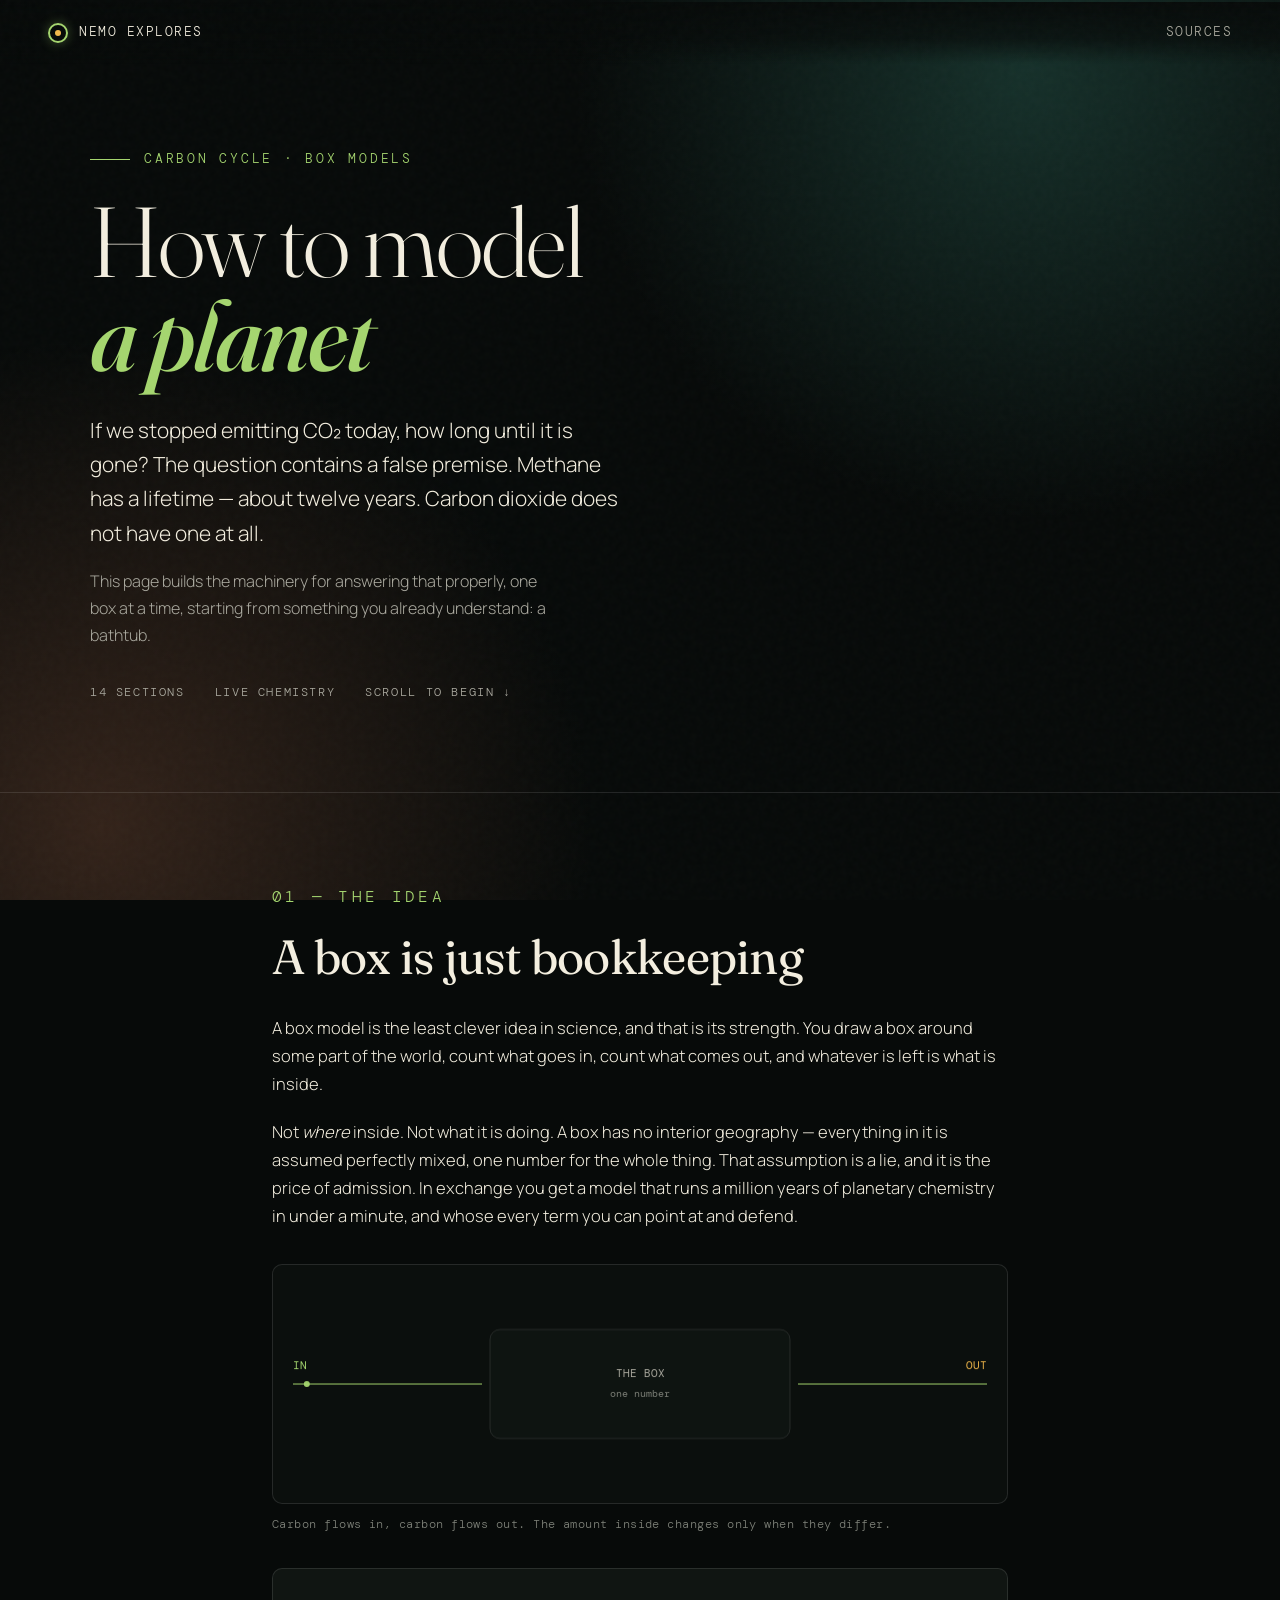
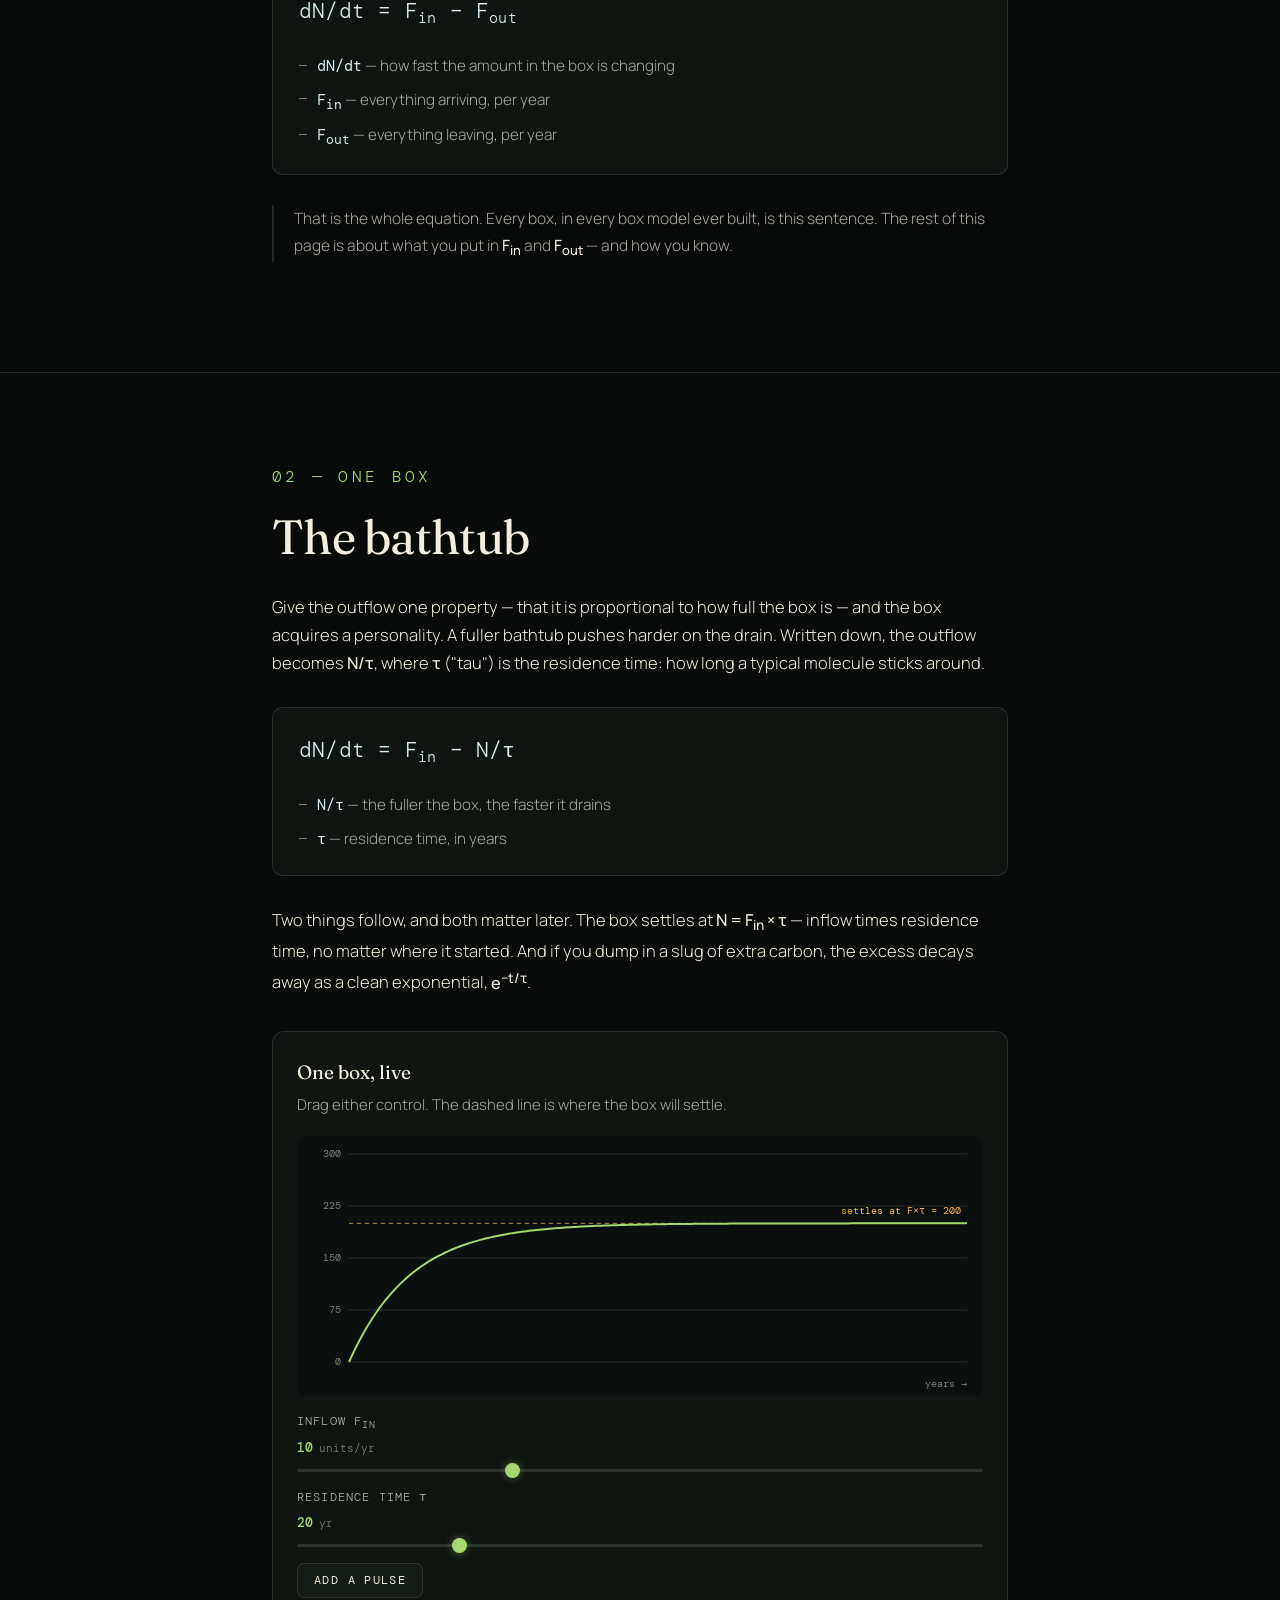
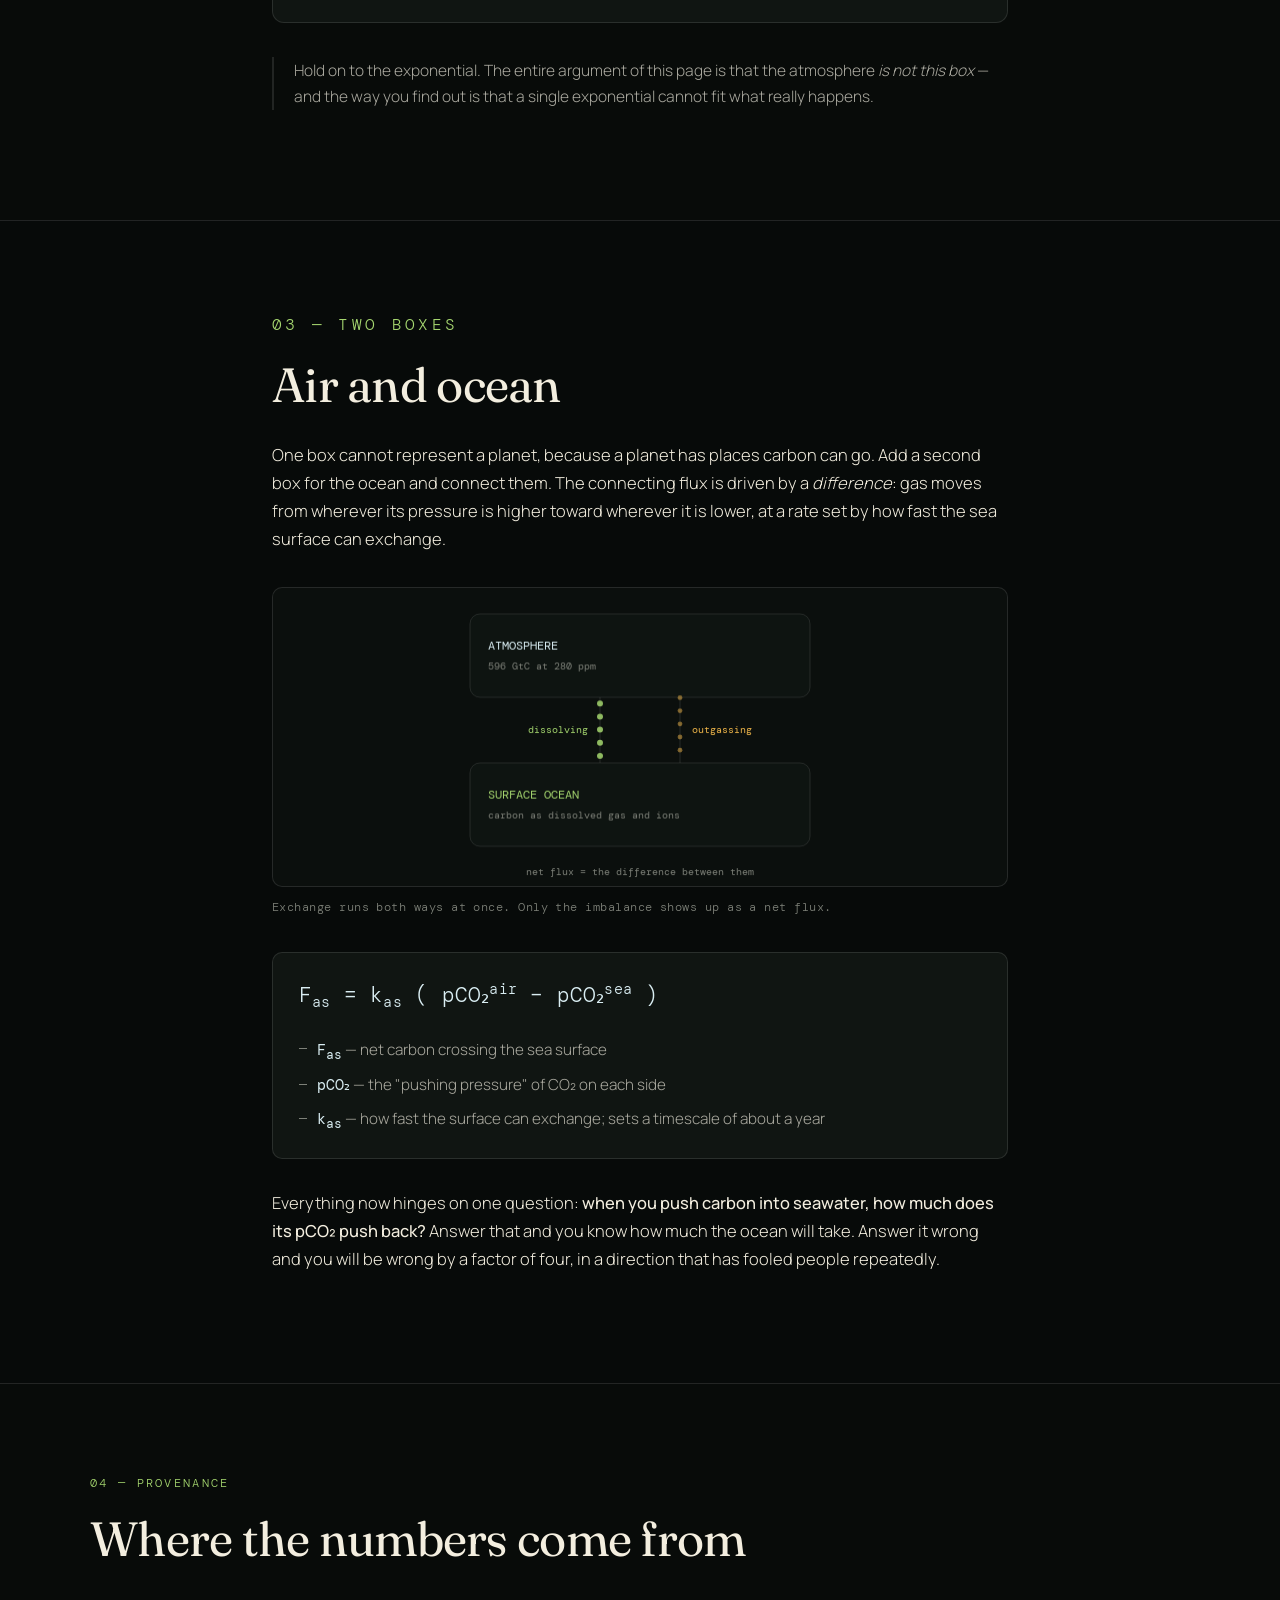
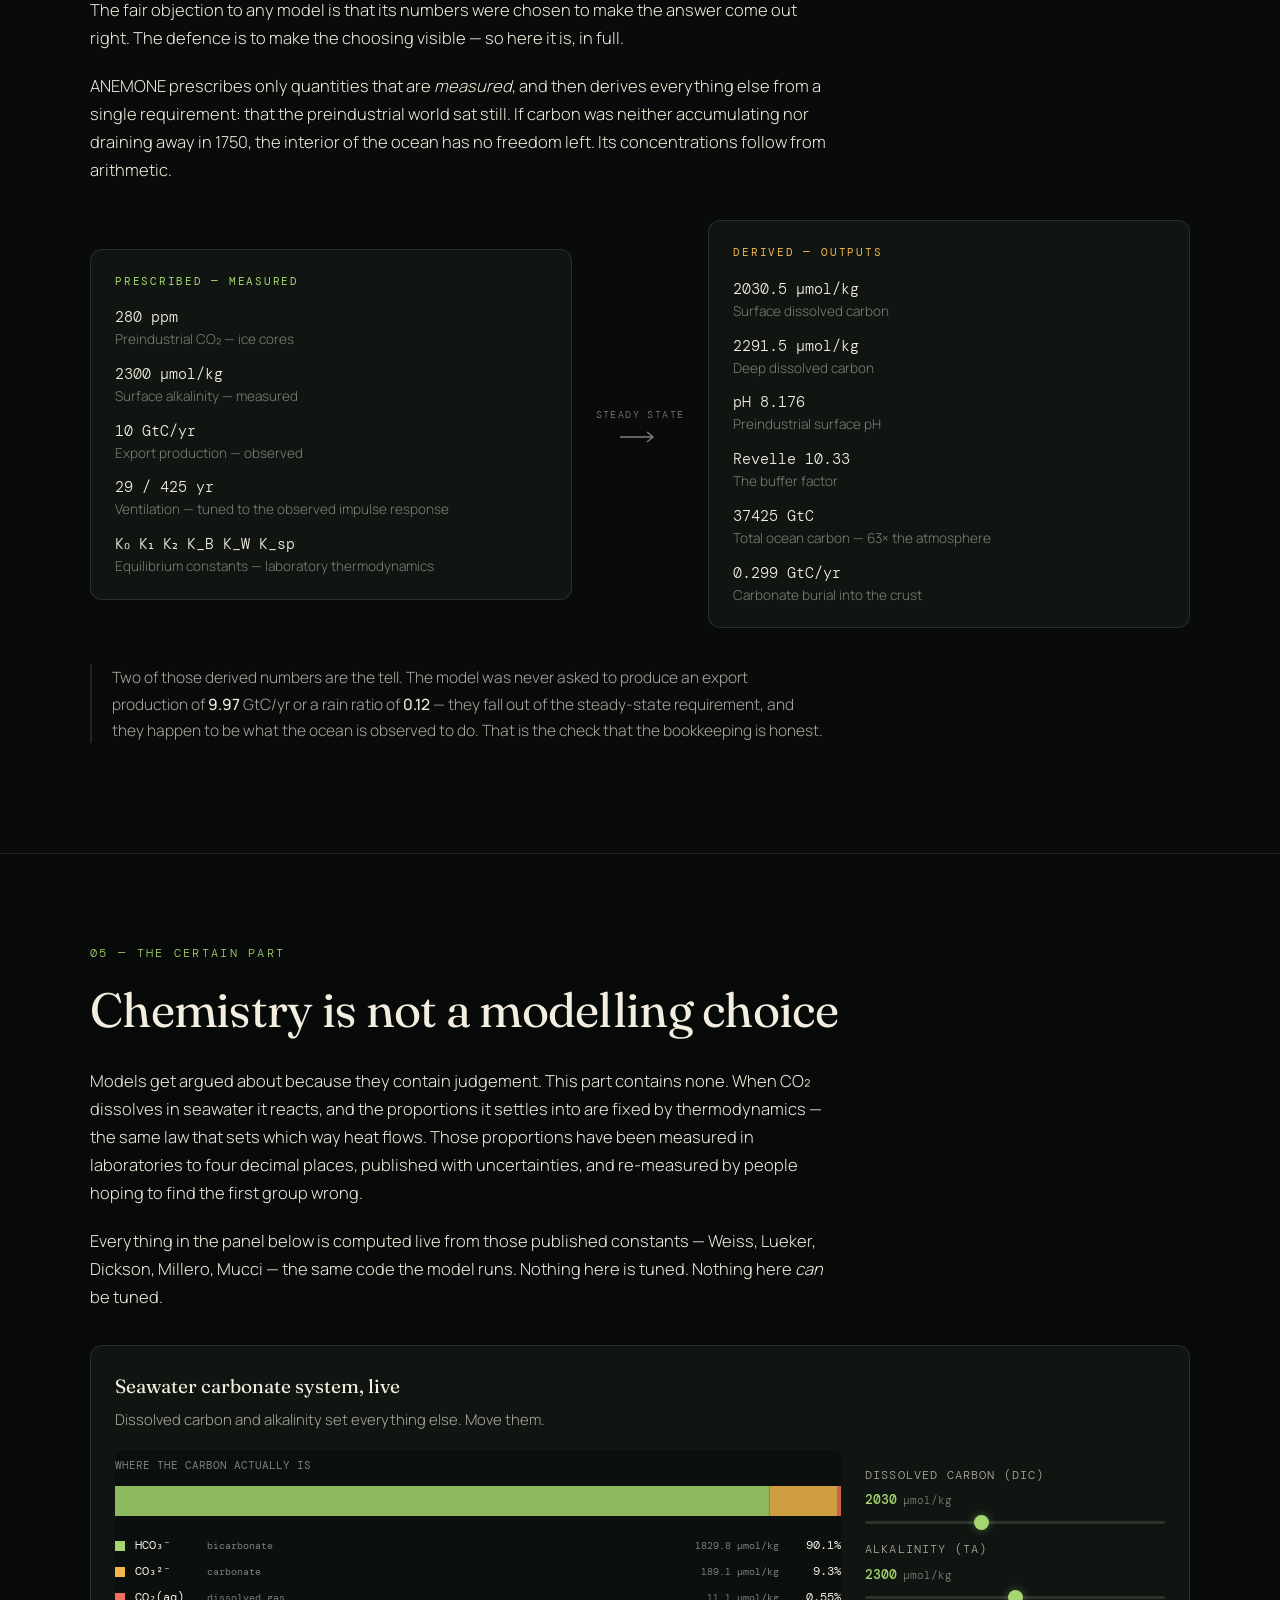
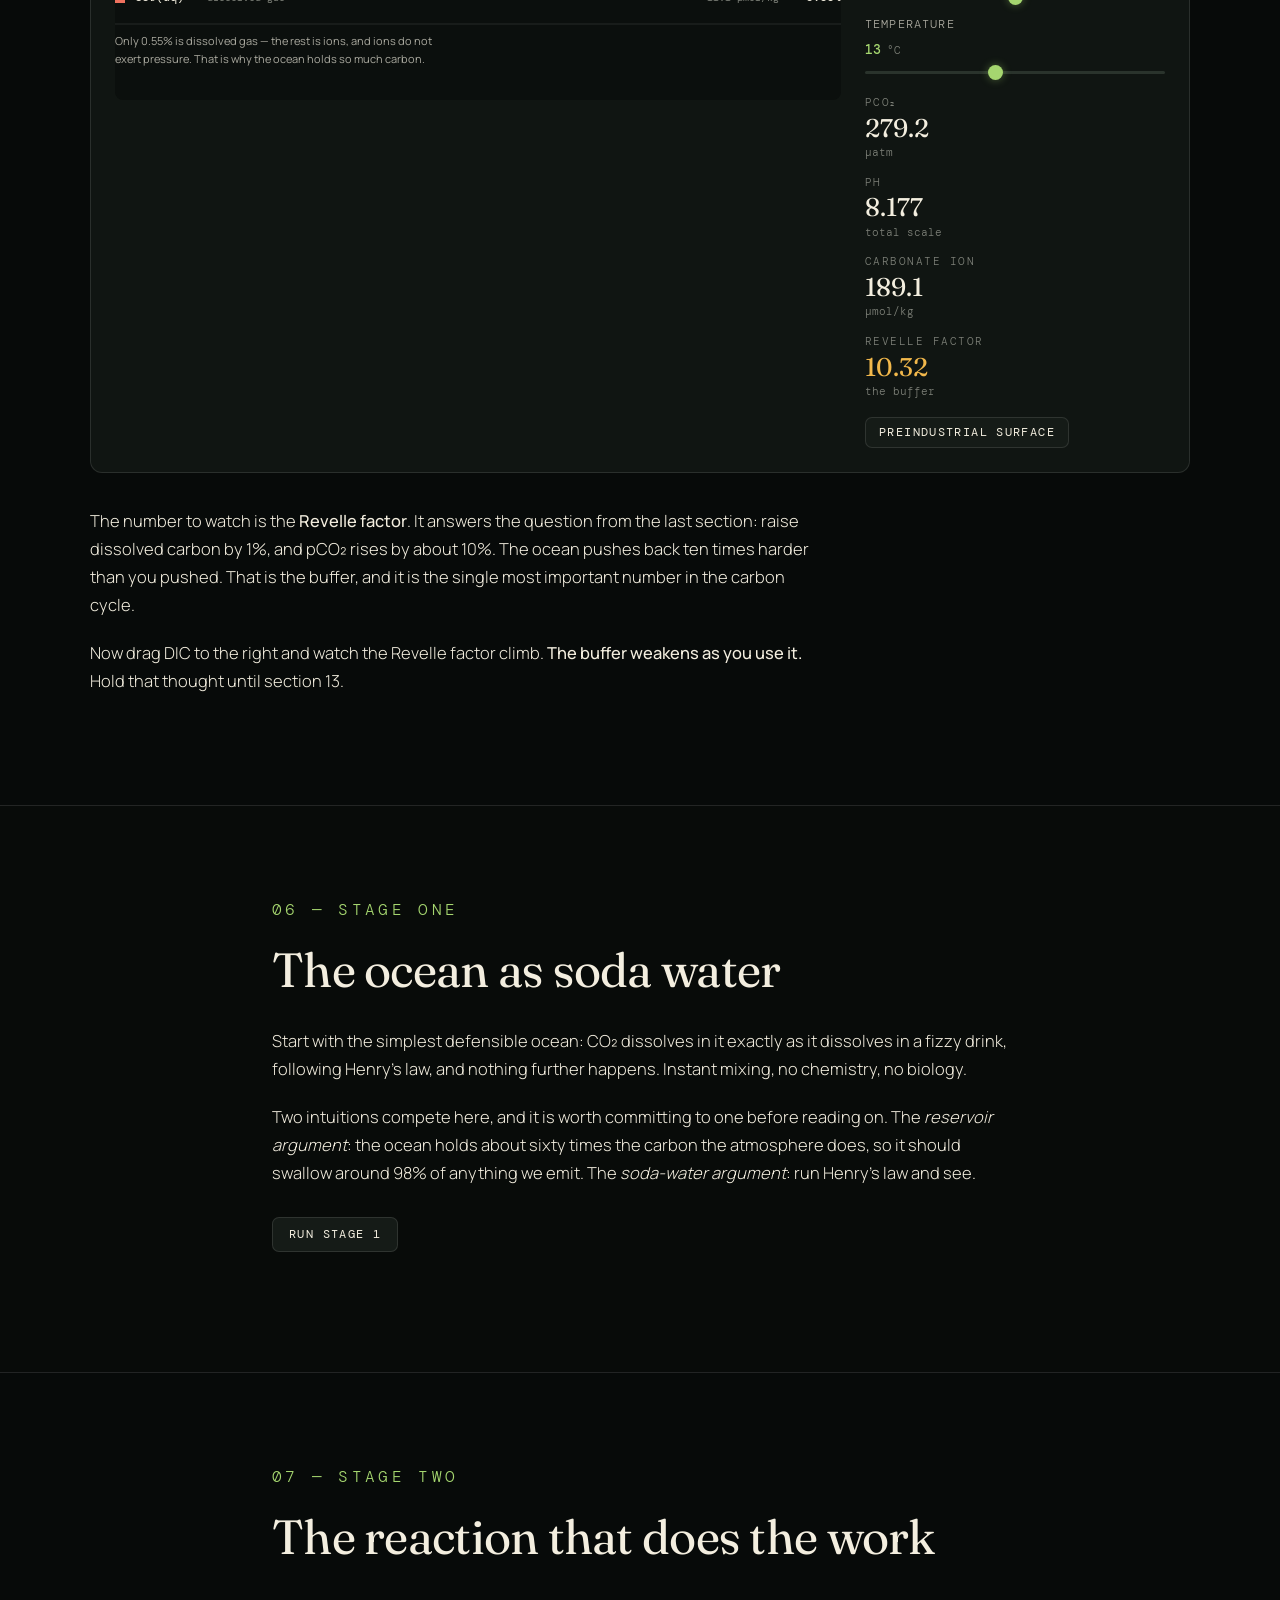
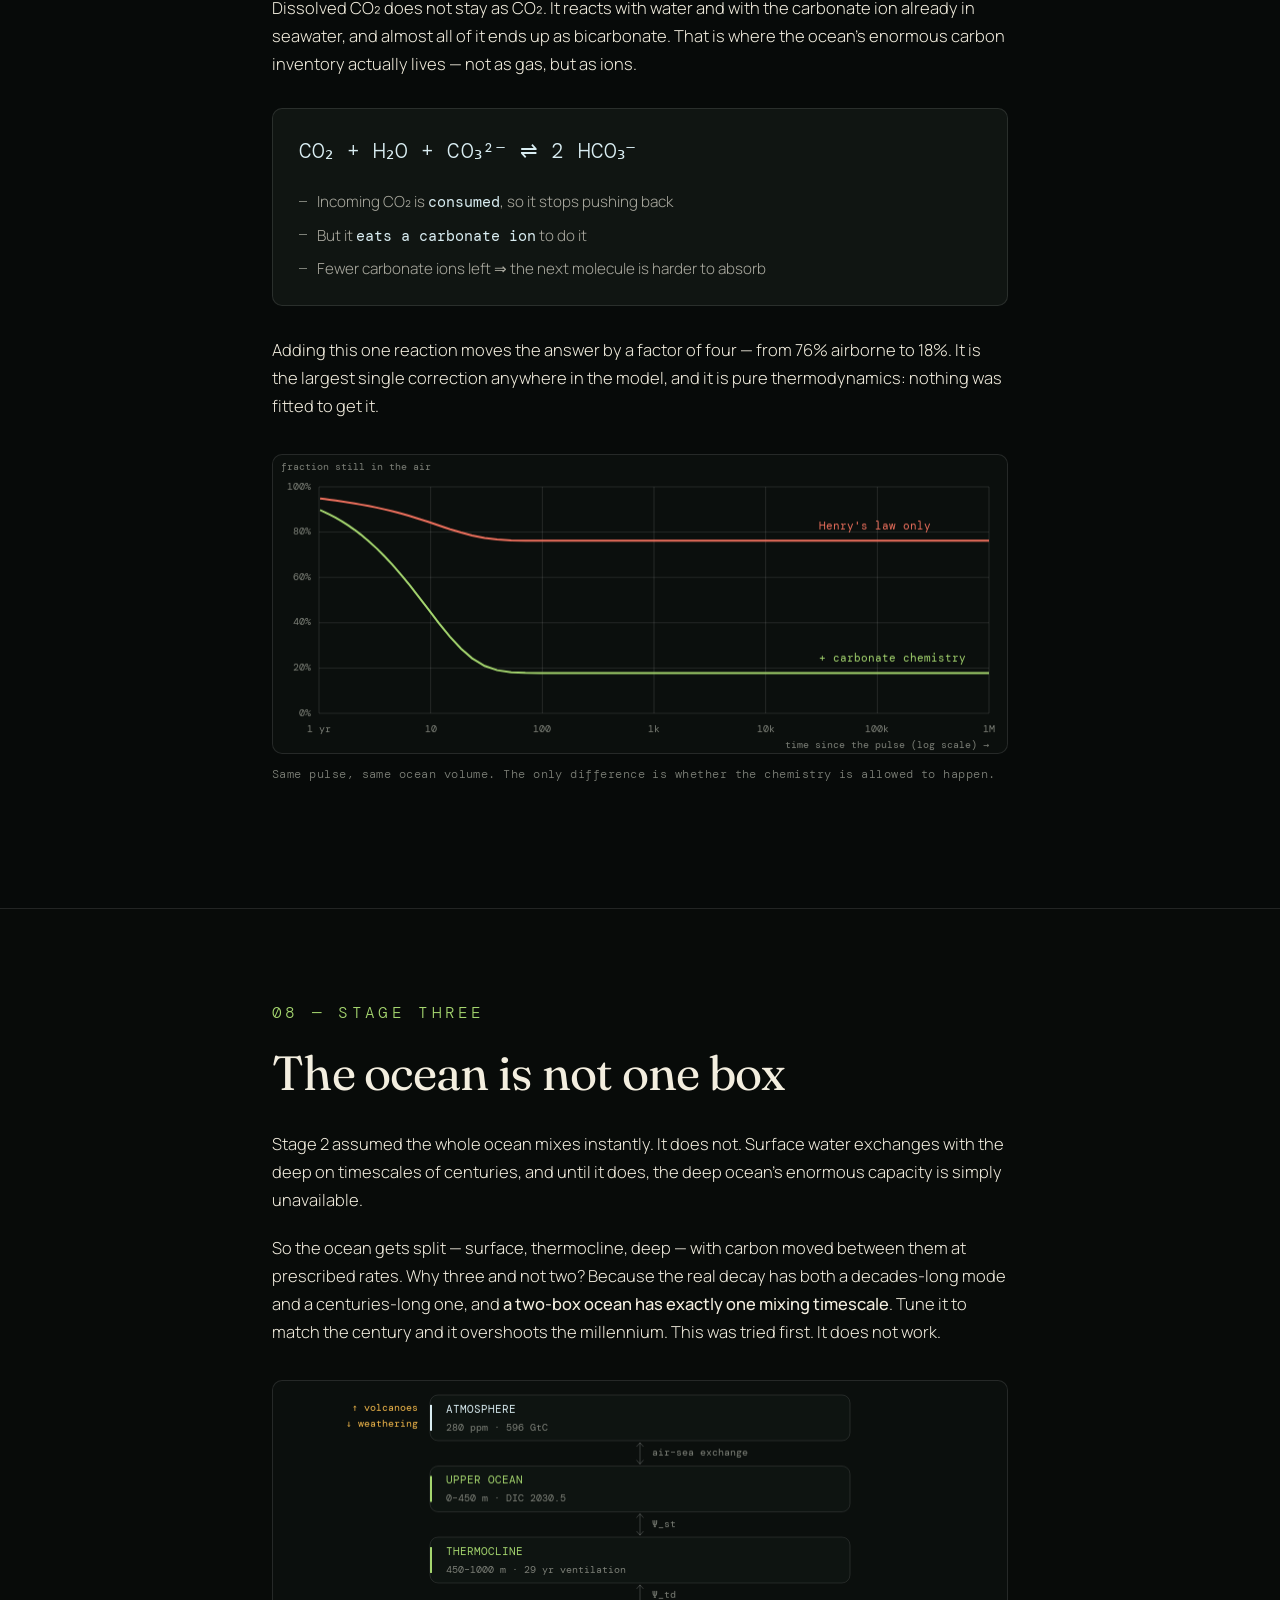
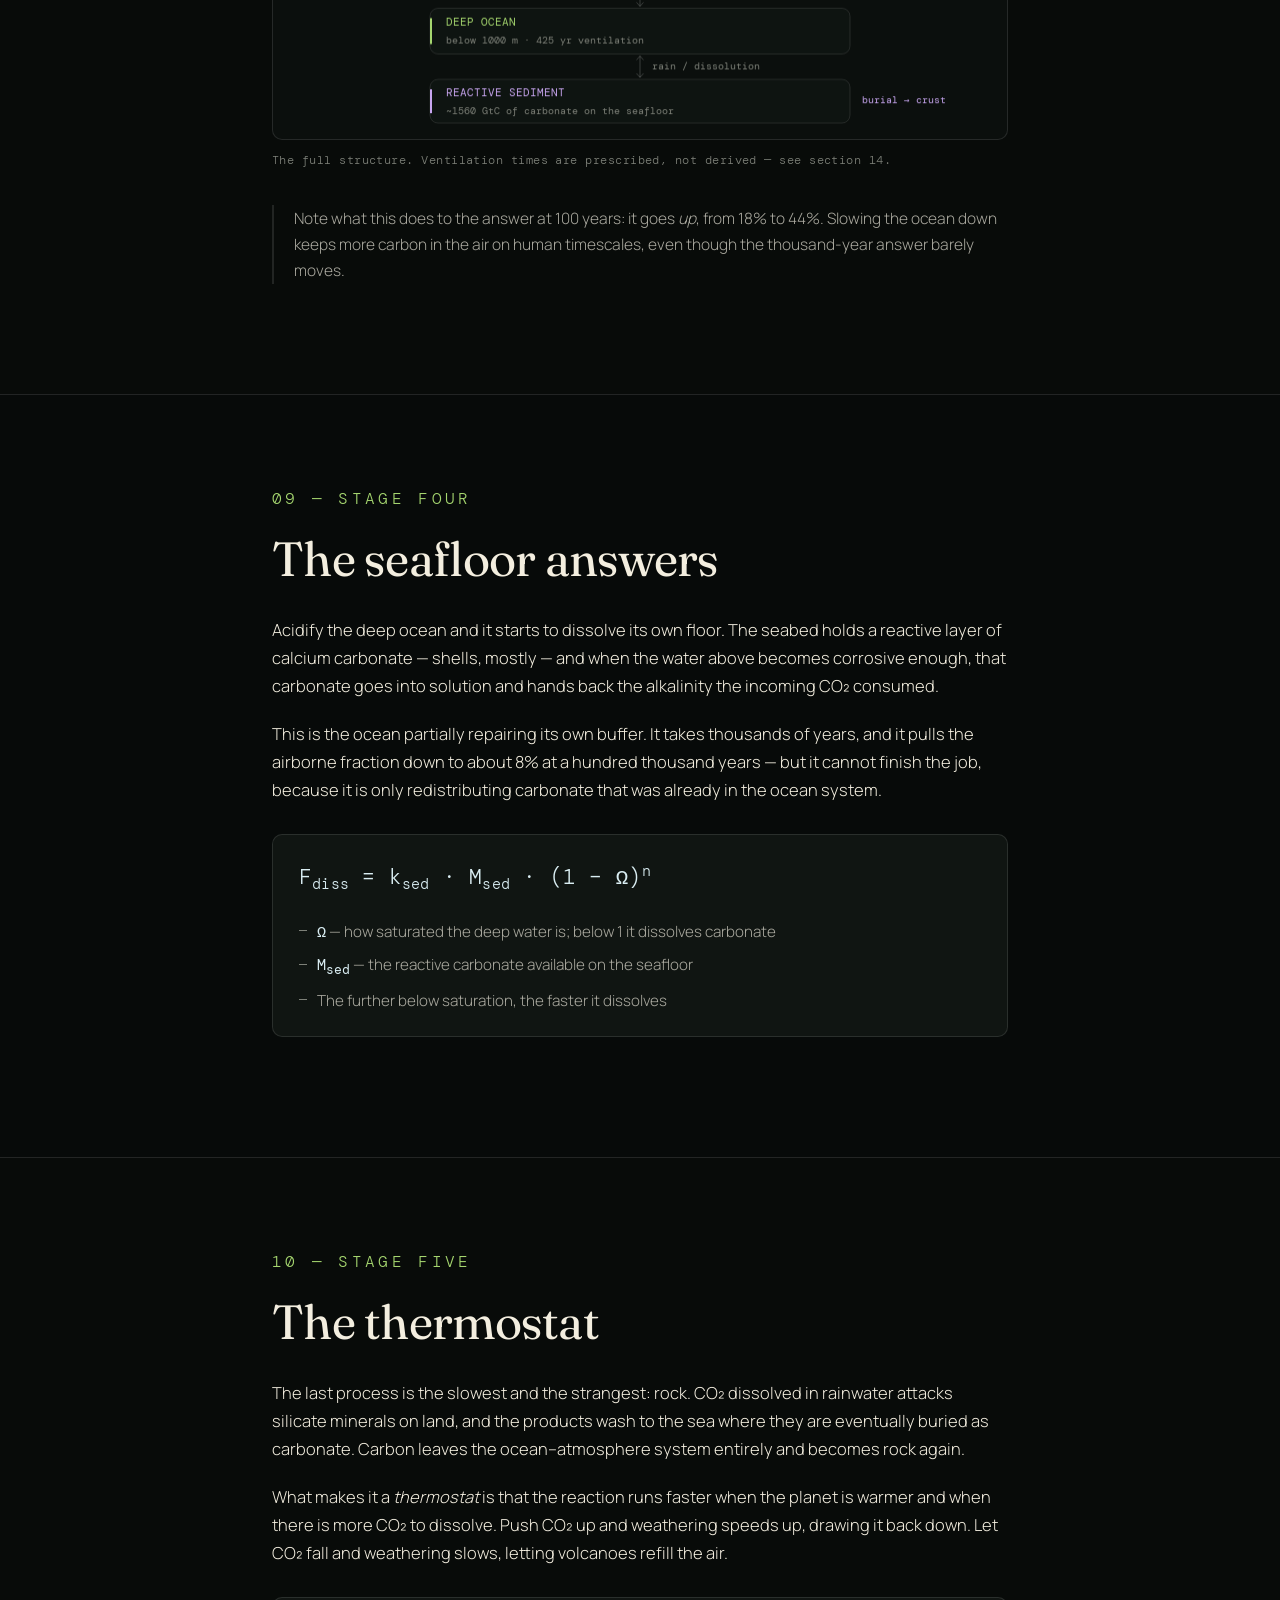
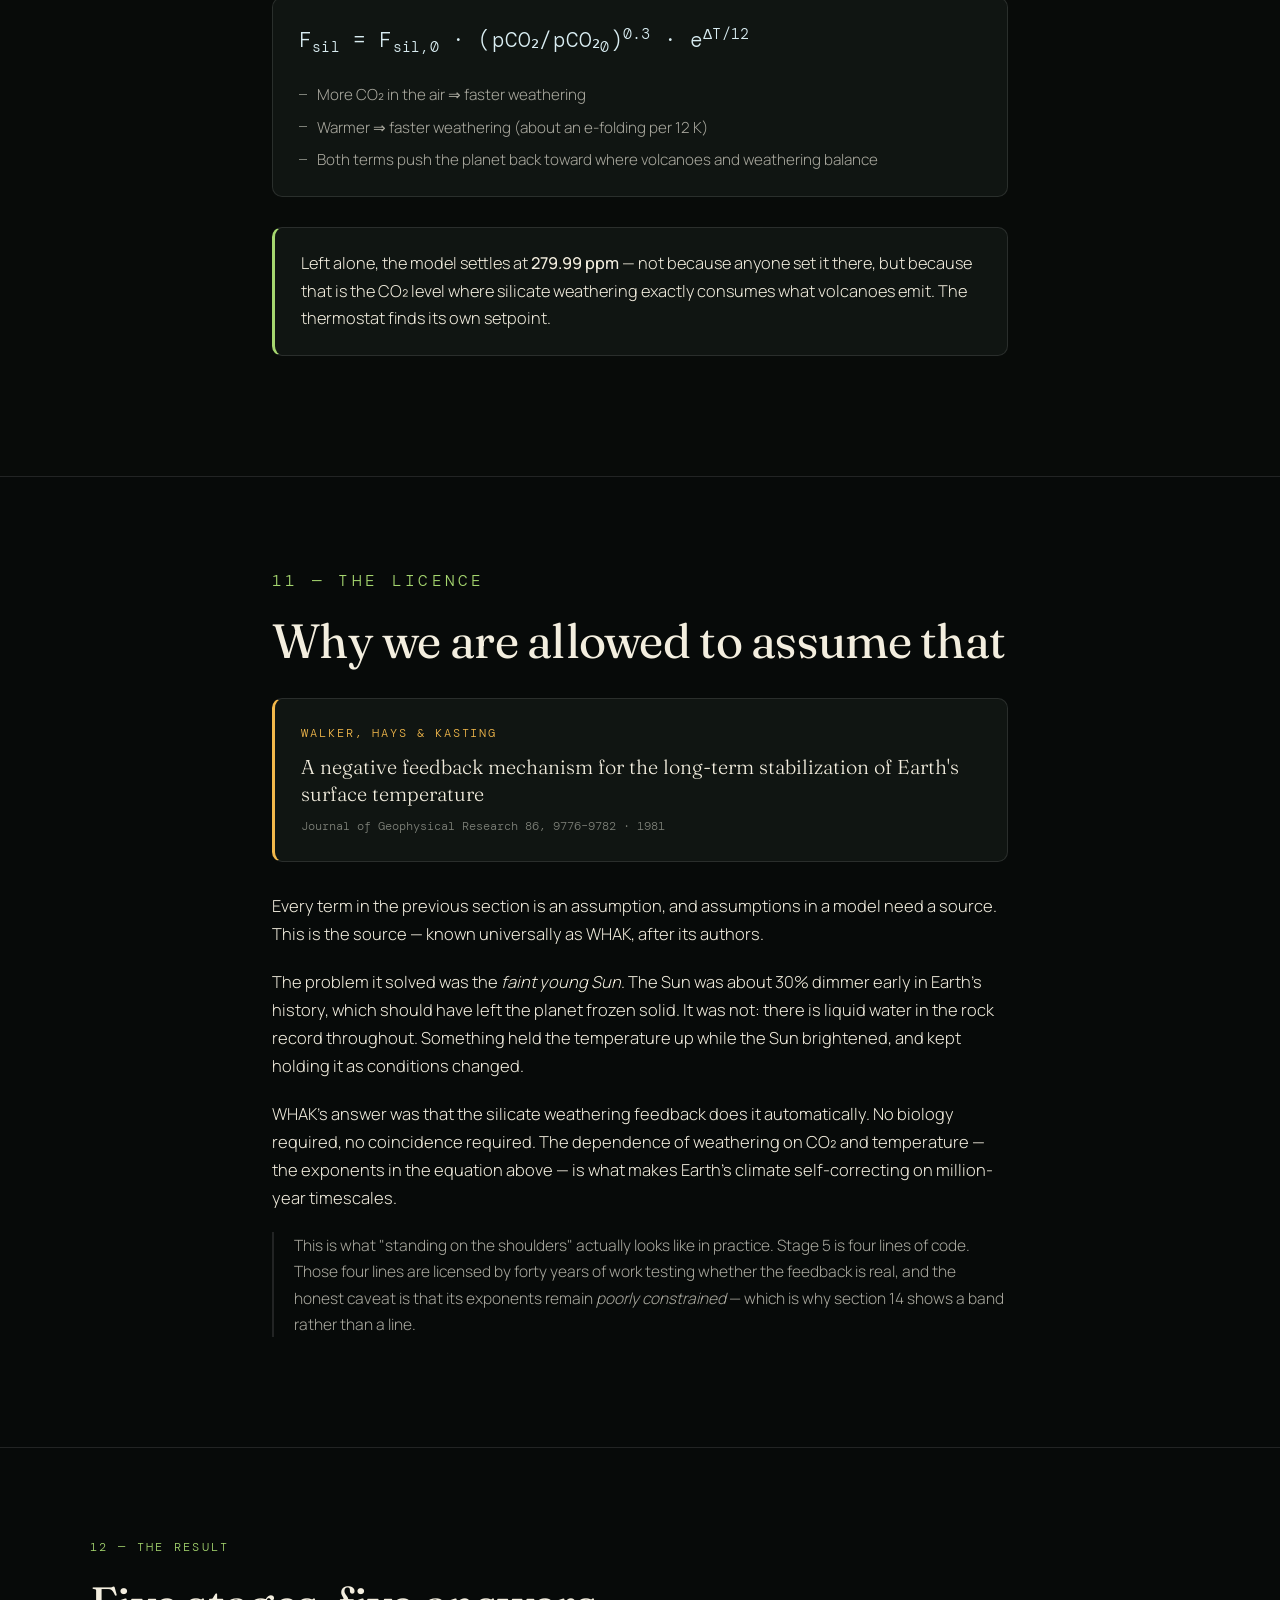
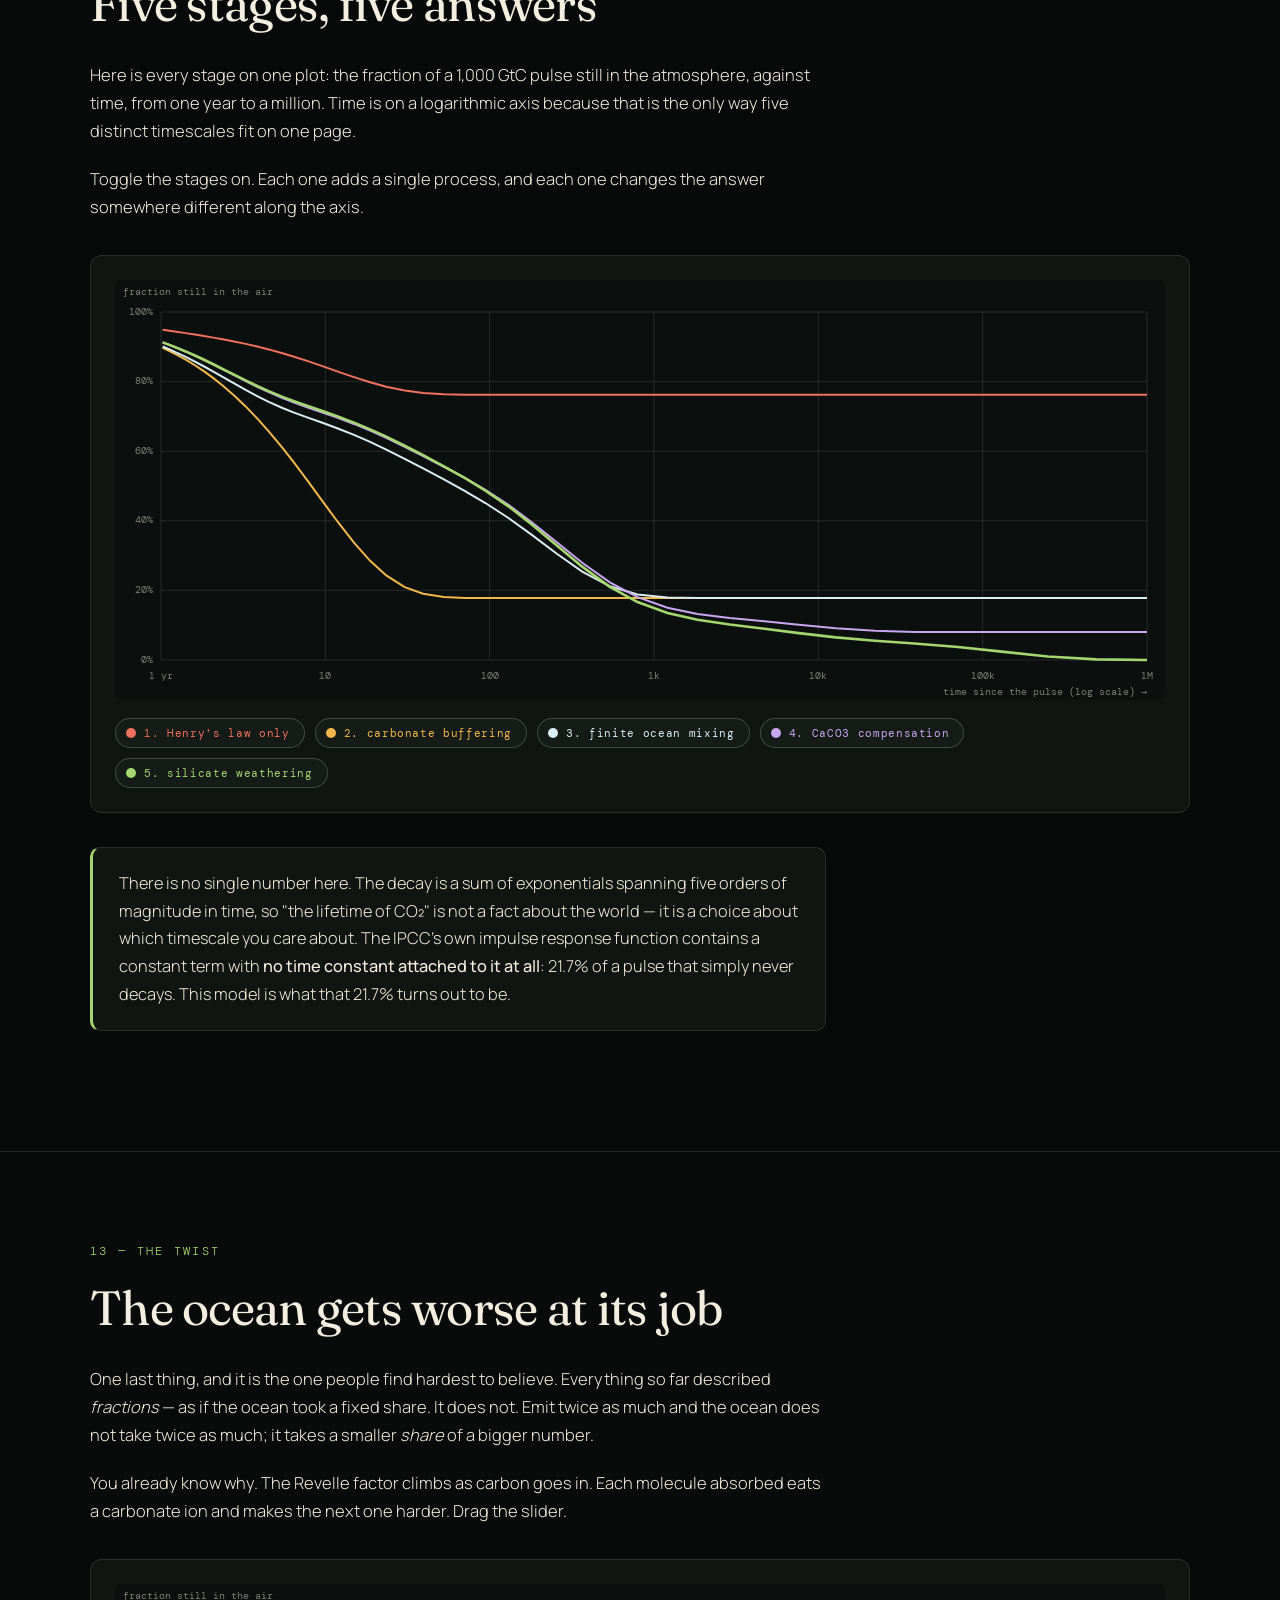
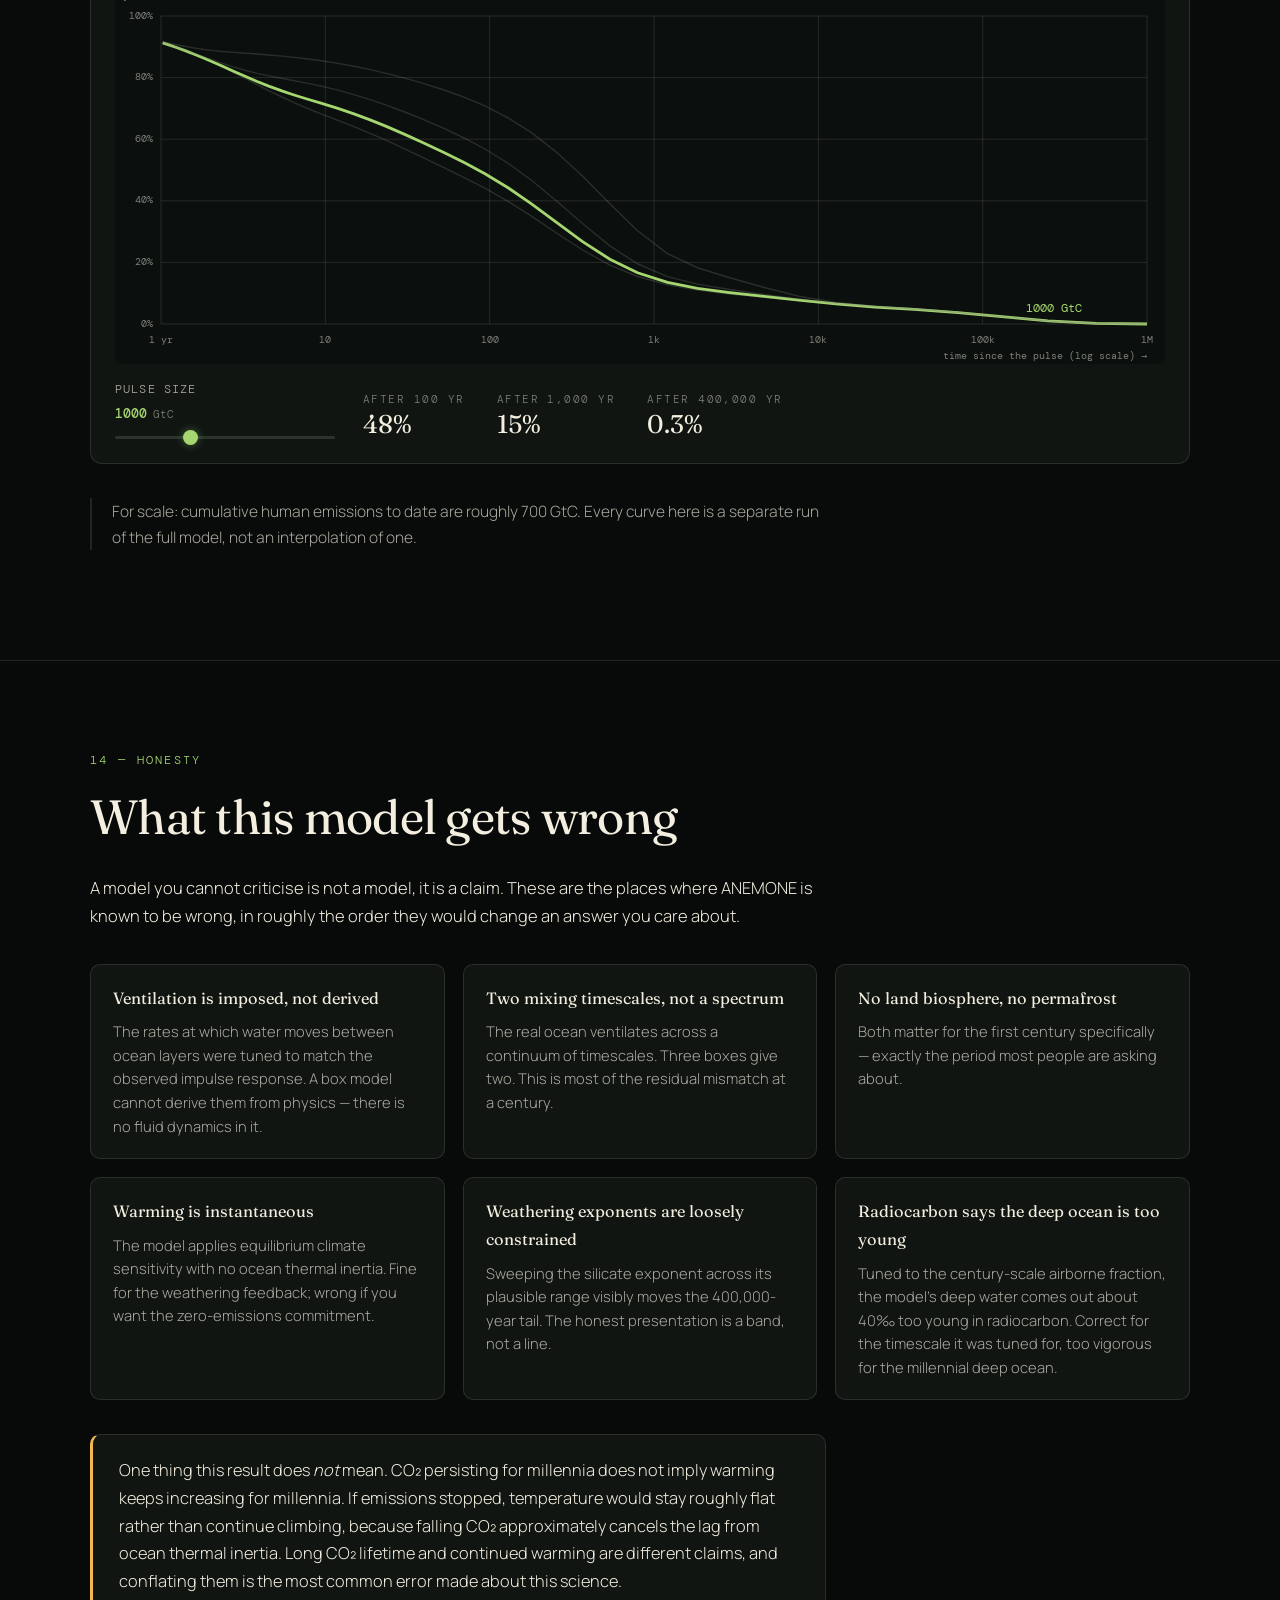
==== anemone/index.html @ ebcc7ce3 "Add anemone page" ====
<!doctype html>
<html lang="en">
<head>
<meta charset="utf-8">
<meta name="viewport" content="width=device-width,initial-scale=1">
<title>How to Model a Planet — ANEMONE</title>
<meta name="description" content="Box models explained from one box to a working six-reservoir carbon cycle model. How long does a slug of CO2 actually stay in the air?">
<meta property="og:type" content="article">
<meta property="og:title" content="How to Model a Planet">
<meta property="og:description" content="From one box to a working carbon-cycle model of the Earth.">
<meta property="og:image" content="../assets/tiles/anemone.jpg">
<meta name="twitter:card" content="summary_large_image">
<link rel="icon" href="../assets/favicon.svg" type="image/svg+xml">
<link rel="preconnect" href="https://fonts.googleapis.com">
<link rel="preconnect" href="https://fonts.gstatic.com" crossorigin>
<link href="https://fonts.googleapis.com/css2?family=DM+Mono:wght@300;400;500&family=Fraunces:opsz,wght@9..144,300;9..144,500;9..144,700&family=Manrope:wght@300;400;500;600&display=swap" rel="stylesheet">
<link rel="stylesheet" href="app.css">
</head>
<body>

<div class="stars" aria-hidden="true"></div>
<div class="progress" aria-hidden="true"><span id="progressBar"></span></div>

<nav class="nav">
  <a class="brand" href="../">
    <span class="mark" aria-hidden="true"></span>
    Nemo Explores
  </a>
  <div class="nav-links"><a href="#sources">Sources</a></div>
</nav>

<!-- ===================== HERO ===================== -->
<header class="hero">
  <div class="wrap">
    <p class="eyebrow">Carbon cycle · box models</p>
    <h1>How to model<em>a planet</em></h1>
    <p class="lede">
      If we stopped emitting CO₂ today, how long until it is gone? The question
      contains a false premise. Methane has a lifetime — about twelve years.
      Carbon dioxide does not have one at all.
    </p>
    <p class="lede-sub">
      This page builds the machinery for answering that properly, one box at a
      time, starting from something you already understand: a bathtub.
    </p>
    <div class="meta-row">
      <span>14 sections</span>
      <span>Live chemistry</span>
      <span>Scroll to begin ↓</span>
    </div>
  </div>
</header>

<main>

<!-- ===================== 1. WHAT A BOX IS ===================== -->
<section class="sec" id="s1">
  <div class="wrap narrow">
    <p class="secnum">01 — The idea</p>
    <h2>A box is just bookkeeping</h2>
    <p>
      A box model is the least clever idea in science, and that is its
      strength. You draw a box around some part of the world, count what goes
      in, count what comes out, and whatever is left is what is inside.
    </p>
    <p>
      Not <em>where</em> inside. Not what it is doing. A box has no interior
      geography — everything in it is assumed perfectly mixed, one number for
      the whole thing. That assumption is a lie, and it is the price of
      admission. In exchange you get a model that runs a million years of
      planetary chemistry in under a minute, and whose every term you can
      point at and defend.
    </p>
    <figure class="fig">
      <canvas id="c-onebox" height="240" aria-label="A single box with carbon flowing in and out"></canvas>
      <figcaption>Carbon flows in, carbon flows out. The amount inside changes only when they differ.</figcaption>
    </figure>
    <div class="eq">
      <div class="eq-math">dN/dt = F<sub>in</sub> − F<sub>out</sub></div>
      <ul class="eq-gloss">
        <li><b>dN/dt</b> — how fast the amount in the box is changing</li>
        <li><b>F<sub>in</sub></b> — everything arriving, per year</li>
        <li><b>F<sub>out</sub></b> — everything leaving, per year</li>
      </ul>
    </div>
    <p class="aside">
      That is the whole equation. Every box, in every box model ever built, is
      this sentence. The rest of this page is about what you put in
      <b>F<sub>in</sub></b> and <b>F<sub>out</sub></b> — and how you know.
    </p>
  </div>
</section>

<!-- ===================== 2. ONE BOX ===================== -->
<section class="sec alt" id="s2">
  <div class="wrap narrow">
    <p class="secnum">02 — One box</p>
    <h2>The bathtub</h2>
    <p>
      Give the outflow one property — that it is proportional to how full the
      box is — and the box acquires a personality. A fuller bathtub pushes
      harder on the drain. Written down, the outflow becomes
      <b>N/τ</b>, where <b>τ</b> ("tau") is the residence time: how long a
      typical molecule sticks around.
    </p>
    <div class="eq">
      <div class="eq-math">dN/dt = F<sub>in</sub> − N/τ</div>
      <ul class="eq-gloss">
        <li><b>N/τ</b> — the fuller the box, the faster it drains</li>
        <li><b>τ</b> — residence time, in years</li>
      </ul>
    </div>
    <p>
      Two things follow, and both matter later. The box settles at
      <b>N = F<sub>in</sub> × τ</b> — inflow times residence time, no matter
      where it started. And if you dump in a slug of extra carbon, the excess
      decays away as a clean exponential, <b>e<sup>−t/τ</sup></b>.
    </p>
    <div class="lab" data-lab="bathtub">
      <div class="lab-head">
        <h3>One box, live</h3>
        <p>Drag either control. The dashed line is where the box will settle.</p>
      </div>
      <div class="lab-body">
        <canvas id="c-bathtub" height="260" aria-label="Bathtub model response"></canvas>
        <div class="controls">
          <label>
            <span class="lbl">Inflow F<sub>in</sub></span>
            <span class="val"><output id="o-bfin">10</output> <i>units/yr</i></span>
            <input type="range" id="r-bfin" min="1" max="30" step="1" value="10">
          </label>
          <label>
            <span class="lbl">Residence time τ</span>
            <span class="val"><output id="o-btau">20</output> <i>yr</i></span>
            <input type="range" id="r-btau" min="2" max="80" step="1" value="20">
          </label>
          <button class="btn" id="b-bpulse">Add a pulse</button>
        </div>
      </div>
    </div>
    <p class="aside">
      Hold on to the exponential. The entire argument of this page is that the
      atmosphere <em>is not this box</em> — and the way you find out is that a
      single exponential cannot fit what really happens.
    </p>
  </div>
</section>

<!-- ===================== 3. TWO BOXES ===================== -->
<section class="sec" id="s3">
  <div class="wrap narrow">
    <p class="secnum">03 — Two boxes</p>
    <h2>Air and ocean</h2>
    <p>
      One box cannot represent a planet, because a planet has places carbon can
      go. Add a second box for the ocean and connect them. The connecting flux
      is driven by a <em>difference</em>: gas moves from wherever its pressure
      is higher toward wherever it is lower, at a rate set by how fast the sea
      surface can exchange.
    </p>
    <figure class="fig">
      <canvas id="c-twobox" height="300" aria-label="Two connected boxes exchanging carbon"></canvas>
      <figcaption>Exchange runs both ways at once. Only the imbalance shows up as a net flux.</figcaption>
    </figure>
    <div class="eq">
      <div class="eq-math">F<sub>as</sub> = k<sub>as</sub> ( pCO₂<sup>air</sup> − pCO₂<sup>sea</sup> )</div>
      <ul class="eq-gloss">
        <li><b>F<sub>as</sub></b> — net carbon crossing the sea surface</li>
        <li><b>pCO₂</b> — the "pushing pressure" of CO₂ on each side</li>
        <li><b>k<sub>as</sub></b> — how fast the surface can exchange; sets a timescale of about a year</li>
      </ul>
    </div>
    <p>
      Everything now hinges on one question: <b>when you push carbon into
      seawater, how much does its pCO₂ push back?</b> Answer that and you know
      how much the ocean will take. Answer it wrong and you will be wrong by a
      factor of four, in a direction that has fooled people repeatedly.
    </p>
  </div>
</section>

<!-- ===================== 4. WHERE THE NUMBERS COME FROM ===================== -->
<section class="sec alt" id="s4">
  <div class="wrap">
    <p class="secnum">04 — Provenance</p>
    <h2>Where the numbers come from</h2>
    <div class="narrow">
      <p>
        The fair objection to any model is that its numbers were chosen to make
        the answer come out right. The defence is to make the choosing
        visible — so here it is, in full.
      </p>
      <p>
        ANEMONE prescribes only quantities that are <em>measured</em>, and then
        derives everything else from a single requirement: that the
        preindustrial world sat still. If carbon was neither accumulating nor
        draining away in 1750, the interior of the ocean has no freedom left.
        Its concentrations follow from arithmetic.
      </p>
    </div>
    <div class="prov">
      <div class="prov-col">
        <h3>Prescribed — measured</h3>
        <ul class="prov-list" id="prov-in"></ul>
      </div>
      <div class="prov-arrow" aria-hidden="true">
        <span>steady state</span>
        <svg viewBox="0 0 40 12" width="40" height="12"><path d="M0 6h32M27 1l6 5-6 5" fill="none" stroke="currentColor" stroke-width="1.4"/></svg>
      </div>
      <div class="prov-col">
        <h3>Derived — outputs</h3>
        <ul class="prov-list" id="prov-out"></ul>
      </div>
    </div>
    <div class="narrow">
      <p class="aside">
        Two of those derived numbers are the tell. The model was never asked to
        produce an export production of <b id="pv-org">10</b> GtC/yr or a rain
        ratio of <b id="pv-rain">0.12</b> — they fall out of the steady-state
        requirement, and they happen to be what the ocean is observed to do.
        That is the check that the bookkeeping is honest.
      </p>
    </div>
  </div>
</section>

<!-- ===================== 5. THERMODYNAMICS ===================== -->
<section class="sec" id="s5">
  <div class="wrap">
    <p class="secnum">05 — The certain part</p>
    <h2>Chemistry is not a modelling choice</h2>
    <div class="narrow">
      <p>
        Models get argued about because they contain judgement. This part
        contains none. When CO₂ dissolves in seawater it reacts, and the
        proportions it settles into are fixed by thermodynamics — the same law
        that sets which way heat flows. Those proportions have been measured in
        laboratories to four decimal places, published with uncertainties, and
        re-measured by people hoping to find the first group wrong.
      </p>
      <p>
        Everything in the panel below is computed live from those published
        constants — Weiss, Lueker, Dickson, Millero, Mucci — the same code the
        model runs. Nothing here is tuned. Nothing here <em>can</em> be tuned.
      </p>
    </div>

    <div class="lab wide" data-lab="chem">
      <div class="lab-head">
        <h3>Seawater carbonate system, live</h3>
        <p>Dissolved carbon and alkalinity set everything else. Move them.</p>
      </div>
      <div class="lab-body split">
        <div class="chem-viz">
          <canvas id="c-chem" height="250" aria-label="Carbonate speciation"></canvas>
        </div>
        <div class="controls">
          <label>
            <span class="lbl">Dissolved carbon (DIC)</span>
            <span class="val"><output id="o-dic">2030</output> <i>µmol/kg</i></span>
            <input type="range" id="r-dic" min="1800" max="2400" step="1" value="2030">
          </label>
          <label>
            <span class="lbl">Alkalinity (TA)</span>
            <span class="val"><output id="o-ta">2300</output> <i>µmol/kg</i></span>
            <input type="range" id="r-ta" min="2100" max="2500" step="1" value="2300">
          </label>
          <label>
            <span class="lbl">Temperature</span>
            <span class="val"><output id="o-temp">13</output> <i>°C</i></span>
            <input type="range" id="r-temp" min="0" max="30" step="0.5" value="13">
          </label>
          <div class="readout">
            <div><span>pCO₂</span><b id="v-pco2">—</b><i>µatm</i></div>
            <div><span>pH</span><b id="v-ph">—</b><i>total scale</i></div>
            <div><span>Carbonate ion</span><b id="v-co3">—</b><i>µmol/kg</i></div>
            <div class="hi"><span>Revelle factor</span><b id="v-rev">—</b><i>the buffer</i></div>
          </div>
          <button class="btn small" id="b-preind">Preindustrial surface</button>
        </div>
      </div>
    </div>

    <div class="narrow">
      <p>
        The number to watch is the <b>Revelle factor</b>. It answers the
        question from the last section: raise dissolved carbon by 1%, and pCO₂
        rises by about 10%. The ocean pushes back ten times harder than you
        pushed. That is the buffer, and it is the single most important number
        in the carbon cycle.
      </p>
      <p>
        Now drag DIC to the right and watch the Revelle factor climb. <b>The
        buffer weakens as you use it.</b> Hold that thought until section 13.
      </p>
    </div>
  </div>
</section>

<!-- ===================== 6-10. THE STAGES ===================== -->
<section class="sec alt" id="s6">
  <div class="wrap narrow">
    <p class="secnum">06 — Stage one</p>
    <h2>The ocean as soda water</h2>
    <p>
      Start with the simplest defensible ocean: CO₂ dissolves in it exactly as
      it dissolves in a fizzy drink, following Henry's law, and nothing further
      happens. Instant mixing, no chemistry, no biology.
    </p>
    <p>
      Two intuitions compete here, and it is worth committing to one before
      reading on. The <em>reservoir argument</em>: the ocean holds about sixty
      times the carbon the atmosphere does, so it should swallow around 98% of
      anything we emit. The <em>soda-water argument</em>: run Henry's law and
      see.
    </p>
    <div class="reveal" data-reveal="stage1">
      <button class="btn">Run stage 1</button>
      <div class="reveal-body">
        <p class="big-num">76% <span>still in the air, forever</span></p>
        <p>
          Both intuitions are wrong, and they are wrong from opposite sides.
          As plain soda water the ocean holds only about <b>200 GtC</b> of
          dissolved CO₂ — <em>less than the atmosphere</em>. The sixty-fold
          reservoir is real, but almost none of it is dissolved gas. It is
          something else, and that something else is the next section.
        </p>
      </div>
    </div>
  </div>
</section>

<section class="sec" id="s7">
  <div class="wrap narrow">
    <p class="secnum">07 — Stage two</p>
    <h2>The reaction that does the work</h2>
    <p>
      Dissolved CO₂ does not stay as CO₂. It reacts with water and with the
      carbonate ion already in seawater, and almost all of it ends up as
      bicarbonate. That is where the ocean's enormous carbon inventory
      actually lives — not as gas, but as ions.
    </p>
    <div class="eq">
      <div class="eq-math">CO₂ + H₂O + CO₃²⁻ ⇌ 2 HCO₃⁻</div>
      <ul class="eq-gloss">
        <li>Incoming CO₂ is <b>consumed</b>, so it stops pushing back</li>
        <li>But it <b>eats a carbonate ion</b> to do it</li>
        <li>Fewer carbonate ions left ⇒ the next molecule is harder to absorb</li>
      </ul>
    </div>
    <p>
      Adding this one reaction moves the answer by a factor of four — from 76%
      airborne to 18%. It is the largest single correction anywhere in the
      model, and it is pure thermodynamics: nothing was fitted to get it.
    </p>
    <figure class="fig">
      <canvas id="c-stage12" height="300" aria-label="Stage 1 versus stage 2 airborne fraction"></canvas>
      <figcaption>Same pulse, same ocean volume. The only difference is whether the chemistry is allowed to happen.</figcaption>
    </figure>
  </div>
</section>

<section class="sec alt" id="s8">
  <div class="wrap narrow">
    <p class="secnum">08 — Stage three</p>
    <h2>The ocean is not one box</h2>
    <p>
      Stage 2 assumed the whole ocean mixes instantly. It does not. Surface
      water exchanges with the deep on timescales of centuries, and until it
      does, the deep ocean's enormous capacity is simply unavailable.
    </p>
    <p>
      So the ocean gets split — surface, thermocline, deep — with carbon moved
      between them at prescribed rates. Why three and not two? Because the real
      decay has both a decades-long mode and a centuries-long one, and
      <b>a two-box ocean has exactly one mixing timescale</b>. Tune it to match
      the century and it overshoots the millennium. This was tried first. It
      does not work.
    </p>
    <figure class="fig">
      <canvas id="c-boxes" height="360" aria-label="The six reservoirs of ANEMONE"></canvas>
      <figcaption>The full structure. Ventilation times are prescribed, not derived — see section 14.</figcaption>
    </figure>
    <p class="aside">
      Note what this does to the answer at 100 years: it goes <em>up</em>, from
      18% to 44%. Slowing the ocean down keeps more carbon in the air on human
      timescales, even though the thousand-year answer barely moves.
    </p>
  </div>
</section>

<section class="sec" id="s9">
  <div class="wrap narrow">
    <p class="secnum">09 — Stage four</p>
    <h2>The seafloor answers</h2>
    <p>
      Acidify the deep ocean and it starts to dissolve its own floor. The
      seabed holds a reactive layer of calcium carbonate — shells, mostly — and
      when the water above becomes corrosive enough, that carbonate goes into
      solution and hands back the alkalinity the incoming CO₂ consumed.
    </p>
    <p>
      This is the ocean partially repairing its own buffer. It takes thousands
      of years, and it pulls the airborne fraction down to about 8% at a
      hundred thousand years — but it cannot finish the job, because it is
      only redistributing carbonate that was already in the ocean system.
    </p>
    <div class="eq">
      <div class="eq-math">F<sub>diss</sub> = k<sub>sed</sub> · M<sub>sed</sub> · (1 − Ω)<sup>n</sup></div>
      <ul class="eq-gloss">
        <li><b>Ω</b> — how saturated the deep water is; below 1 it dissolves carbonate</li>
        <li><b>M<sub>sed</sub></b> — the reactive carbonate available on the seafloor</li>
        <li>The further below saturation, the faster it dissolves</li>
      </ul>
    </div>
  </div>
</section>

<section class="sec alt" id="s10">
  <div class="wrap narrow">
    <p class="secnum">10 — Stage five</p>
    <h2>The thermostat</h2>
    <p>
      The last process is the slowest and the strangest: rock. CO₂ dissolved in
      rainwater attacks silicate minerals on land, and the products wash to the
      sea where they are eventually buried as carbonate. Carbon leaves the
      ocean–atmosphere system entirely and becomes rock again.
    </p>
    <p>
      What makes it a <em>thermostat</em> is that the reaction runs faster when
      the planet is warmer and when there is more CO₂ to dissolve. Push CO₂ up
      and weathering speeds up, drawing it back down. Let CO₂ fall and
      weathering slows, letting volcanoes refill the air.
    </p>
    <div class="eq">
      <div class="eq-math">F<sub>sil</sub> = F<sub>sil,0</sub> · (pCO₂/pCO₂<sub>0</sub>)<sup>0.3</sup> · e<sup>ΔT/12</sup></div>
      <ul class="eq-gloss">
        <li>More CO₂ in the air ⇒ faster weathering</li>
        <li>Warmer ⇒ faster weathering (about an e-folding per 12 K)</li>
        <li>Both terms push the planet back toward where volcanoes and weathering balance</li>
      </ul>
    </div>
    <p class="callout">
      Left alone, the model settles at <b>279.99 ppm</b> — not because anyone
      set it there, but because that is the CO₂ level where silicate weathering
      exactly consumes what volcanoes emit. The thermostat finds its own
      setpoint.
    </p>
  </div>
</section>

<!-- ===================== 11. WHAK ===================== -->
<section class="sec paper" id="s11">
  <div class="wrap narrow">
    <p class="secnum">11 — The licence</p>
    <h2>Why we are allowed to assume that</h2>
    <div class="citation">
      <p class="cite-authors">Walker, Hays &amp; Kasting</p>
      <p class="cite-title">A negative feedback mechanism for the long-term stabilization of Earth's surface temperature</p>
      <p class="cite-where">Journal of Geophysical Research 86, 9776–9782 · 1981</p>
    </div>
    <p>
      Every term in the previous section is an assumption, and assumptions in
      a model need a source. This is the source — known universally as WHAK,
      after its authors.
    </p>
    <p>
      The problem it solved was the <em>faint young Sun</em>. The Sun was about
      30% dimmer early in Earth's history, which should have left the planet
      frozen solid. It was not: there is liquid water in the rock record
      throughout. Something held the temperature up while the Sun brightened,
      and kept holding it as conditions changed.
    </p>
    <p>
      WHAK's answer was that the silicate weathering feedback does it
      automatically. No biology required, no coincidence required. The
      dependence of weathering on CO₂ and temperature — the exponents in the
      equation above — is what makes Earth's climate self-correcting on
      million-year timescales.
    </p>
    <p class="aside">
      This is what "standing on the shoulders" actually looks like in
      practice. Stage 5 is four lines of code. Those four lines are licensed by
      forty years of work testing whether the feedback is real, and the honest
      caveat is that its exponents remain <em>poorly constrained</em> — which
      is why section 14 shows a band rather than a line.
    </p>
  </div>
</section>

<!-- ===================== 12. THE RESULT ===================== -->
<section class="sec" id="s12">
  <div class="wrap">
    <p class="secnum">12 — The result</p>
    <h2>Five stages, five answers</h2>
    <div class="narrow">
      <p>
        Here is every stage on one plot: the fraction of a 1,000 GtC pulse
        still in the atmosphere, against time, from one year to a million.
        Time is on a logarithmic axis because that is the only way five
        distinct timescales fit on one page.
      </p>
      <p>
        Toggle the stages on. Each one adds a single process, and each one
        changes the answer somewhere different along the axis.
      </p>
    </div>
    <div class="lab wide" data-lab="stages">
      <div class="lab-body">
        <canvas id="c-stages" height="420" aria-label="Airborne fraction for all five model stages"></canvas>
        <div class="legend" id="stageLegend"></div>
      </div>
    </div>
    <div class="narrow">
      <p class="callout">
        There is no single number here. The decay is a sum of exponentials
        spanning five orders of magnitude in time, so "the lifetime of CO₂" is
        not a fact about the world — it is a choice about which timescale you
        care about. The IPCC's own impulse response function contains a
        constant term with <b>no time constant attached to it at all</b>:
        21.7% of a pulse that simply never decays. This model is what that
        21.7% turns out to be.
      </p>
    </div>
  </div>
</section>

<!-- ===================== 13. THE SLIDER ===================== -->
<section class="sec alt" id="s13">
  <div class="wrap">
    <p class="secnum">13 — The twist</p>
    <h2>The ocean gets worse at its job</h2>
    <div class="narrow">
      <p>
        One last thing, and it is the one people find hardest to believe.
        Everything so far described <em>fractions</em> — as if the ocean took a
        fixed share. It does not. Emit twice as much and the ocean does not
        take twice as much; it takes a smaller <em>share</em> of a bigger
        number.
      </p>
      <p>
        You already know why. The Revelle factor climbs as carbon goes in. Each
        molecule absorbed eats a carbonate ion and makes the next one harder.
        Drag the slider.
      </p>
    </div>
    <div class="lab wide" data-lab="pulse">
      <div class="lab-body">
        <canvas id="c-pulse" height="380" aria-label="Airborne fraction versus pulse size"></canvas>
        <div class="controls row">
          <label>
            <span class="lbl">Pulse size</span>
            <span class="val"><output id="o-pulse">1000</output> <i>GtC</i></span>
            <input type="range" id="r-pulse" min="0" max="3" step="1" value="1">
          </label>
          <div class="readout inline">
            <div><span>after 100 yr</span><b id="v-af100">—</b></div>
            <div><span>after 1,000 yr</span><b id="v-af1k">—</b></div>
            <div><span>after 400,000 yr</span><b id="v-af400k">—</b></div>
          </div>
        </div>
      </div>
    </div>
    <div class="narrow">
      <p class="aside">
        For scale: cumulative human emissions to date are roughly 700 GtC.
        Every curve here is a separate run of the full model, not an
        interpolation of one.
      </p>
    </div>
  </div>
</section>

<!-- ===================== 14. LIMITS ===================== -->
<section class="sec" id="s14">
  <div class="wrap">
    <p class="secnum">14 — Honesty</p>
    <h2>What this model gets wrong</h2>
    <div class="narrow">
      <p>
        A model you cannot criticise is not a model, it is a claim. These are
        the places where ANEMONE is known to be wrong, in roughly the order
        they would change an answer you care about.
      </p>
    </div>
    <div class="limits">
      <div class="limit">
        <h3>Ventilation is imposed, not derived</h3>
        <p>The rates at which water moves between ocean layers were tuned to match the observed impulse response. A box model cannot derive them from physics — there is no fluid dynamics in it.</p>
      </div>
      <div class="limit">
        <h3>Two mixing timescales, not a spectrum</h3>
        <p>The real ocean ventilates across a continuum of timescales. Three boxes give two. This is most of the residual mismatch at a century.</p>
      </div>
      <div class="limit">
        <h3>No land biosphere, no permafrost</h3>
        <p>Both matter for the first century specifically — exactly the period most people are asking about.</p>
      </div>
      <div class="limit">
        <h3>Warming is instantaneous</h3>
        <p>The model applies equilibrium climate sensitivity with no ocean thermal inertia. Fine for the weathering feedback; wrong if you want the zero-emissions commitment.</p>
      </div>
      <div class="limit">
        <h3>Weathering exponents are loosely constrained</h3>
        <p>Sweeping the silicate exponent across its plausible range visibly moves the 400,000-year tail. The honest presentation is a band, not a line.</p>
      </div>
      <div class="limit">
        <h3>Radiocarbon says the deep ocean is too young</h3>
        <p>Tuned to the century-scale airborne fraction, the model's deep water comes out about 40‰ too young in radiocarbon. Correct for the timescale it was tuned for, too vigorous for the millennial deep ocean.</p>
      </div>
    </div>
    <div class="narrow">
      <p class="callout warn">
        One thing this result does <em>not</em> mean. CO₂ persisting for
        millennia does not imply warming keeps increasing for millennia. If
        emissions stopped, temperature would stay roughly flat rather than
        continue climbing, because falling CO₂ approximately cancels the lag
        from ocean thermal inertia. Long CO₂ lifetime and continued warming are
        different claims, and conflating them is the most common error made
        about this science.
      </p>
    </div>
  </div>
</section>

<!-- ===================== SOURCES ===================== -->
<section class="sec alt" id="sources">
  <div class="wrap">
    <p class="secnum">Sources</p>
    <h2>Where this comes from</h2>
    <div class="srcgrid">
      <div>
        <h3>The model</h3>
        <ul class="srclist">
          <li>Archer, D. (2005) <i>J. Geophys. Res.</i> <b>110</b>, C09S05 — the long tail</li>
          <li>Archer, D. et al. (2009) <i>Annu. Rev. Earth Planet. Sci.</i> <b>37</b>, 117–134</li>
          <li>Joos, F. et al. (2013) <i>Atmos. Chem. Phys.</i> <b>13</b>, 2793–2825 — the impulse response</li>
          <li>Walker, Hays &amp; Kasting (1981) <i>J. Geophys. Res.</i> <b>86</b>, 9776–9782 — WHAK</li>
        </ul>
      </div>
      <div>
        <h3>The chemistry</h3>
        <ul class="srclist">
          <li>Weiss, R. (1974) <i>Mar. Chem.</i> <b>2</b>, 203–215 — CO₂ solubility</li>
          <li>Lueker, Dickson &amp; Keeling (2000) <i>Mar. Chem.</i> <b>70</b>, 105–119 — K₁, K₂</li>
          <li>Dickson, A. (1990) <i>Deep-Sea Res.</i> <b>37</b>, 755–766 — boric acid</li>
          <li>Millero, F. (1995) <i>GCA</i> <b>59</b>, 661–677 — water, pressure corrections</li>
          <li>Mucci, A. (1983) <i>Am. J. Sci.</i> <b>283</b>, 780–799 — calcite solubility</li>
        </ul>
      </div>
    </div>
    <div class="narrow">
      <p class="aside">
        Every curve on this page was generated by running the model itself; the
        carbonate chemistry panel in section 5 runs the same equilibrium
        constants live in your browser, checked against the original to twelve
        decimal places.
      </p>
    </div>
  </div>
</section>

</main>

<footer>
  <div class="wrap foot-row">
    <a href="../">← Nemo Explores</a>
    <span>ANEMONE · a six-reservoir carbon cycle box model</span>
  </div>
</footer>

<script type="module" src="app.js"></script>
</body>
</html>
---- anemone/app.css ----
/* ---------------------------------------------------------------------------
   ANEMONE explainer — project-owned styles.

   Self-contained on purpose: this page never imports from ../assets/, so the
   folder can be copied or opened from disk on its own. Palette and type match
   the rest of the collection deliberately.
--------------------------------------------------------------------------- */

:root {
  --ink: #f3eedf;
  --muted: #aaa99f;
  --dim: #7d8078;
  --space: #070a09;
  --panel: #101512;
  --panel-2: #151b17;
  --line: #ffffff1c;
  --green: #a5d66f;
  --amber: #f2b84b;
  --coral: #ef715e;
  --ice: #d9edf2;
  --violet: #c8a6f0;
  --max: 1180px;
  --narrow: 46rem;
}

* { box-sizing: border-box; }
html { scroll-behavior: smooth; }

body {
  margin: 0;
  background: var(--space);
  color: var(--ink);
  font-family: Manrope, system-ui, sans-serif;
  font-weight: 300;
  overflow-x: hidden;
  -webkit-font-smoothing: antialiased;
  line-height: 1.7;
}

body::before {
  content: "";
  position: fixed; inset: 0; pointer-events: none; z-index: 60; opacity: .1;
  background-image: url("data:image/svg+xml,%3Csvg viewBox='0 0 160 160' xmlns='http://www.w3.org/2000/svg'%3E%3Cfilter id='n'%3E%3CfeTurbulence type='fractalNoise' baseFrequency='.9' numOctaves='2' stitchTiles='stitch'/%3E%3C/filter%3E%3Crect width='100%25' height='100%25' filter='url(%23n)' opacity='.24'/%3E%3C/svg%3E");
}

.stars {
  position: fixed; inset: 0; z-index: -2;
  background:
    radial-gradient(circle at 80% 8%, #16302a 0, transparent 34%),
    radial-gradient(circle at 8% 92%, #33231a 0, transparent 34%),
    var(--space);
}
.stars::after {
  content: ""; position: absolute; inset: 0;
  background-image: radial-gradient(#fff .7px, transparent .7px);
  background-size: 46px 46px; opacity: .13;
}

.wrap { width: 100%; max-width: var(--max); margin: 0 auto; padding: 0 clamp(20px, 4vw, 40px); }
.narrow { max-width: var(--narrow); margin-left: auto; margin-right: auto; }
.wrap > .narrow { margin-left: 0; margin-right: auto; }
.wrap.narrow { max-width: calc(var(--narrow) + 80px); }

/* ---- reading progress ---- */
.progress { position: fixed; top: 0; left: 0; right: 0; height: 2px; z-index: 30; background: transparent; }
.progress span { display: block; height: 100%; width: 0; background: var(--green); box-shadow: 0 0 10px #a5d66f88; }

/* ---- nav ---- */
.nav {
  position: fixed; inset: 2px 0 auto 0; height: 62px; z-index: 25;
  display: flex; align-items: center; justify-content: space-between;
  padding: 0 clamp(20px, 4vw, 48px);
  background: linear-gradient(#070a09f0, #070a09aa 60%, transparent);
  font-family: "DM Mono", ui-monospace, monospace; font-size: 12.5px; letter-spacing: .12em;
}
.brand { display: flex; align-items: center; gap: 11px; color: var(--ink); text-decoration: none; text-transform: uppercase; }
.mark {
  width: 20px; height: 20px; border: 2px solid var(--green); border-radius: 50%;
  display: grid; place-items: center; box-shadow: 0 0 12px #a5d66f55; flex: none;
}
.mark::after { content: ""; width: 6px; height: 6px; border-radius: 50%; background: var(--amber); }
.nav-links a { color: var(--muted); text-decoration: none; text-transform: uppercase; }
.nav-links a:hover { color: var(--green); }

/* ---- hero ---- */
.hero { min-height: 88vh; display: flex; align-items: center; padding: 130px 0 70px; }
.eyebrow {
  font-family: "DM Mono", ui-monospace, monospace; font-size: 12.5px; letter-spacing: .22em;
  text-transform: uppercase; color: var(--green); display: flex; align-items: center; gap: 14px; margin: 0 0 24px;
}
.eyebrow::before { content: ""; width: 40px; height: 1px; background: var(--green); }
h1 {
  font-family: Fraunces, Georgia, serif; font-weight: 300;
  font-size: clamp(3rem, 8.5vw, 6.2rem); line-height: .95; margin: 0 0 30px; letter-spacing: -.02em;
}
h1 em { display: block; font-style: italic; font-weight: 500; color: var(--green); }
.lede { font-size: clamp(1.08rem, 2vw, 1.3rem); line-height: 1.65; max-width: 44ch; margin: 0 0 18px; }
.lede-sub { color: var(--muted); max-width: 46ch; margin: 0 0 34px; }
.meta-row {
  display: flex; flex-wrap: wrap; gap: 30px;
  font-family: "DM Mono", ui-monospace, monospace; font-size: 11.5px;
  letter-spacing: .14em; text-transform: uppercase; color: var(--muted);
}

/* ---- sections ---- */
.sec { padding: clamp(70px, 10vh, 120px) 0; border-top: 1px solid var(--line); }
.sec.alt { background: #0a0e0c66; }
.secnum {
  font-family: "DM Mono", ui-monospace, monospace; font-size: 11.5px; letter-spacing: .2em;
  text-transform: uppercase; color: var(--green); margin: 0 0 14px;
}
h2 {
  font-family: Fraunces, Georgia, serif; font-weight: 400;
  font-size: clamp(1.9rem, 4.2vw, 3rem); line-height: 1.1; margin: 0 0 30px; letter-spacing: -.015em;
}
h3 { font-family: Fraunces, Georgia, serif; font-weight: 400; font-size: 1.2rem; margin: 0 0 10px; }
.sec p { margin: 0 0 20px; }
.sec .narrow > p, .wrap.narrow > p { font-size: 1.03rem; }
em { font-style: italic; }
b { font-weight: 500; color: var(--ink); }

.aside {
  border-left: 2px solid var(--line); padding-left: 20px;
  color: var(--muted); font-size: .97rem !important;
}
.callout {
  background: var(--panel); border: 1px solid var(--line); border-left: 3px solid var(--green);
  border-radius: 10px; padding: 22px 26px; margin: 30px 0 !important; font-size: 1.02rem !important;
}
.callout.warn { border-left-color: var(--amber); }

/* ---- equations ---- */
.eq {
  background: var(--panel); border: 1px solid var(--line); border-radius: 10px;
  padding: 24px 26px; margin: 30px 0;
}
.eq-math {
  font-family: "DM Mono", ui-monospace, monospace; font-size: clamp(1rem, 2.4vw, 1.3rem);
  color: var(--ice); letter-spacing: .01em; margin-bottom: 18px; overflow-x: auto; padding-bottom: 4px;
}
.eq-math sub, .eq-math sup { font-size: .7em; }
.eq-gloss { list-style: none; margin: 0; padding: 0; display: flex; flex-direction: column; gap: 9px; }
.eq-gloss li {
  color: var(--muted); font-size: .95rem; line-height: 1.55;
  padding-left: 18px; position: relative;
}
.eq-gloss li::before { content: ""; position: absolute; left: 0; top: .7em; width: 8px; height: 1px; background: var(--dim); }
.eq-gloss b { color: var(--ice); font-family: "DM Mono", ui-monospace, monospace; font-weight: 400; }

/* ---- figures ---- */
.fig { margin: 34px 0; }
.fig canvas { width: 100%; display: block; border-radius: 10px; background: #0b0f0d; border: 1px solid var(--line); }
figcaption {
  font-family: "DM Mono", ui-monospace, monospace; font-size: 11.5px; letter-spacing: .04em;
  color: var(--dim); margin-top: 12px; line-height: 1.6;
}

/* ---- interactive labs ---- */
.lab {
  background: var(--panel); border: 1px solid var(--line); border-radius: 12px;
  padding: 24px; margin: 34px 0;
}
.lab.wide { margin: 34px 0; }
.lab-head { margin-bottom: 18px; }
.lab-head h3 { margin: 0 0 4px; }
.lab-head p { color: var(--muted); font-size: .93rem; margin: 0 !important; }
.lab-body canvas { width: 100%; display: block; border-radius: 8px; background: #0b0f0d; }
.lab-body.split { display: grid; grid-template-columns: 1fr 300px; gap: 24px; align-items: start; }

.controls { display: flex; flex-direction: column; gap: 16px; margin-top: 16px; }
.controls.row { flex-direction: row; flex-wrap: wrap; align-items: flex-end; gap: 28px; }
/* The unit must never be uppercased: "MMOL/KG" reads as millimoles. */
.controls label {
  display: flex; flex-direction: column; gap: 4px;
  font-family: "DM Mono", ui-monospace, monospace; font-size: 11.5px;
  color: var(--muted); min-width: 220px;
}
.controls .lbl { letter-spacing: .1em; text-transform: uppercase; }
.controls .val { display: flex; align-items: baseline; gap: 6px; }
.controls output { color: var(--green); font-weight: 500; font-size: 13px; }
.controls .val i { font-style: normal; color: var(--dim); font-size: 11px; }
input[type=range] {
  -webkit-appearance: none; appearance: none; width: 100%; height: 3px;
  background: #2a332c; border-radius: 2px; outline: none; margin: 6px 0 0;
}
input[type=range]::-webkit-slider-thumb {
  -webkit-appearance: none; width: 15px; height: 15px; border-radius: 50%;
  background: var(--green); cursor: pointer; box-shadow: 0 0 8px #a5d66f66;
}
input[type=range]::-moz-range-thumb {
  width: 15px; height: 15px; border-radius: 50%; background: var(--green);
  cursor: pointer; border: none; box-shadow: 0 0 8px #a5d66f66;
}
input[type=range]:focus-visible { outline: 2px solid var(--green); outline-offset: 4px; }

.btn {
  background: var(--panel-2); color: var(--ink); border: 1px solid var(--line);
  padding: 9px 16px; border-radius: 7px; cursor: pointer;
  font-family: "DM Mono", ui-monospace, monospace; font-size: 11.5px;
  letter-spacing: .12em; text-transform: uppercase; align-self: flex-start;
}
.btn:hover { border-color: var(--green); color: var(--green); }
.btn.small { padding: 7px 13px; }

.readout { display: flex; flex-direction: column; gap: 12px; margin-top: 4px; }
.readout.inline { flex-direction: row; gap: 32px; margin-top: 0; }
.readout > div { display: flex; flex-direction: column; gap: 2px; }
.readout span {
  font-family: "DM Mono", ui-monospace, monospace; font-size: 10.5px;
  letter-spacing: .14em; text-transform: uppercase; color: var(--dim);
}
.readout b { font-family: Fraunces, Georgia, serif; font-size: 1.6rem; font-weight: 400; color: var(--ink); line-height: 1.1; }
.readout i { font-family: "DM Mono", ui-monospace, monospace; font-size: 10.5px; color: var(--dim); font-style: normal; }
.readout .hi b { color: var(--amber); }

/* ---- provenance ---- */
.prov {
  display: grid; grid-template-columns: 1fr auto 1fr; gap: 24px; align-items: center;
  margin: 36px 0;
}
.prov-col { background: var(--panel); border: 1px solid var(--line); border-radius: 12px; padding: 22px 24px; }
.prov-col h3 {
  font-family: "DM Mono", ui-monospace, monospace; font-size: 11px; letter-spacing: .16em;
  text-transform: uppercase; color: var(--green); margin-bottom: 16px;
}
.prov-col:last-of-type h3 { color: var(--amber); }
.prov-list { list-style: none; margin: 0; padding: 0; display: flex; flex-direction: column; gap: 13px; }
.prov-list li { font-size: .93rem; line-height: 1.45; color: var(--muted); }
.prov-list .pv { display: block; font-family: "DM Mono", ui-monospace, monospace; color: var(--ink); font-size: .95rem; }
.prov-list .pn { font-size: .85rem; color: var(--dim); }
.prov-arrow {
  display: flex; flex-direction: column; align-items: center; gap: 8px; color: var(--dim);
  font-family: "DM Mono", ui-monospace, monospace; font-size: 10px; letter-spacing: .14em; text-transform: uppercase;
}

/* ---- reveal ---- */
.reveal { margin: 30px 0; }
.reveal-body {
  max-height: 0; overflow: hidden; opacity: 0;
  transition: max-height .6s ease, opacity .5s ease .1s;
}
.reveal.open .reveal-body { max-height: 600px; opacity: 1; margin-top: 26px; }
.reveal.open > .btn { display: none; }
.big-num {
  font-family: Fraunces, Georgia, serif; font-size: clamp(3rem, 9vw, 5rem);
  color: var(--coral); line-height: 1; margin: 0 0 18px !important; font-weight: 300;
}
.big-num span {
  display: block; font-family: Manrope, sans-serif; font-size: 1rem;
  color: var(--muted); letter-spacing: 0; margin-top: 10px;
}

/* ---- legend ---- */
.legend { display: flex; flex-wrap: wrap; gap: 10px; margin-top: 18px; }
.legend button {
  display: flex; align-items: center; gap: 8px; background: var(--panel-2);
  border: 1px solid var(--line); border-radius: 100px; padding: 7px 14px 7px 10px;
  cursor: pointer; font-family: "DM Mono", ui-monospace, monospace; font-size: 11px;
  letter-spacing: .06em; color: var(--dim); transition: color .2s, border-color .2s;
}
.legend button .sw { width: 10px; height: 10px; border-radius: 50%; background: currentColor; opacity: .35; }
.legend button.on { color: var(--ink); border-color: #ffffff33; }
.legend button.on .sw { opacity: 1; }

/* ---- paper citation ---- */
.sec.paper .citation {
  background: var(--panel); border: 1px solid var(--line); border-left: 3px solid var(--amber);
  border-radius: 10px; padding: 24px 26px; margin: 0 0 30px;
}
.cite-authors {
  font-family: "DM Mono", ui-monospace, monospace; font-size: 12px; letter-spacing: .16em;
  text-transform: uppercase; color: var(--amber); margin: 0 0 10px !important;
}
.cite-title { font-family: Fraunces, Georgia, serif; font-size: 1.25rem; line-height: 1.35; margin: 0 0 10px !important; }
.cite-where { font-family: "DM Mono", ui-monospace, monospace; font-size: 11.5px; color: var(--dim); margin: 0 !important; }

/* ---- limits ---- */
.limits { display: grid; grid-template-columns: repeat(auto-fit, minmax(280px, 1fr)); gap: 18px; margin: 34px 0; }
.limit { background: var(--panel); border: 1px solid var(--line); border-radius: 10px; padding: 20px 22px; }
.limit h3 { font-size: 1.02rem; margin-bottom: 8px; color: var(--ink); }
.limit p { color: var(--muted); font-size: .92rem !important; margin: 0 !important; line-height: 1.6; }

/* ---- sources ---- */
.srcgrid { display: grid; grid-template-columns: repeat(auto-fit, minmax(300px, 1fr)); gap: 34px; margin: 30px 0; }
.srcgrid h3 {
  font-family: "DM Mono", ui-monospace, monospace; font-size: 11px; letter-spacing: .16em;
  text-transform: uppercase; color: var(--green); margin-bottom: 16px;
}
.srclist { list-style: none; margin: 0; padding: 0; display: flex; flex-direction: column; gap: 12px; }
.srclist li { font-size: .93rem; color: var(--muted); line-height: 1.55; }
.srclist i { font-style: italic; color: var(--ink); }
.srclist b { font-weight: 500; }

/* ---- footer ---- */
footer {
  border-top: 1px solid var(--line); padding: 36px 0 56px;
  font-family: "DM Mono", ui-monospace, monospace; font-size: 11.5px;
  letter-spacing: .12em; text-transform: uppercase; color: var(--dim);
}
.foot-row { display: flex; justify-content: space-between; gap: 20px; flex-wrap: wrap; }
footer a { color: var(--dim); text-decoration: none; }
footer a:hover { color: var(--green); }

/* ---- scroll-in ---- */
.sec .wrap > *, .sec .narrow > * { transition: opacity .7s ease, transform .7s ease; }
.sec:not(.seen) .wrap > *, .sec:not(.seen) .narrow > * { opacity: 0; transform: translateY(14px); }
.sec.seen .wrap > *, .sec.seen .narrow > * { opacity: 1; transform: none; }

/* ---- responsive ---- */
@media (max-width: 860px) {
  .lab-body.split { grid-template-columns: 1fr; }
  .prov { grid-template-columns: 1fr; gap: 16px; }
  .prov-arrow { flex-direction: row; }
  .prov-arrow svg { transform: rotate(90deg); }
  .controls.row { flex-direction: column; align-items: stretch; gap: 18px; }
  .readout.inline { gap: 22px; }
  .readout b { font-size: 1.3rem; }
}

@media (prefers-reduced-motion: reduce) {
  html { scroll-behavior: auto; }
  * { transition: none !important; animation: none !important; }
  .sec:not(.seen) .wrap > *, .sec:not(.seen) .narrow > * { opacity: 1; transform: none; }
}
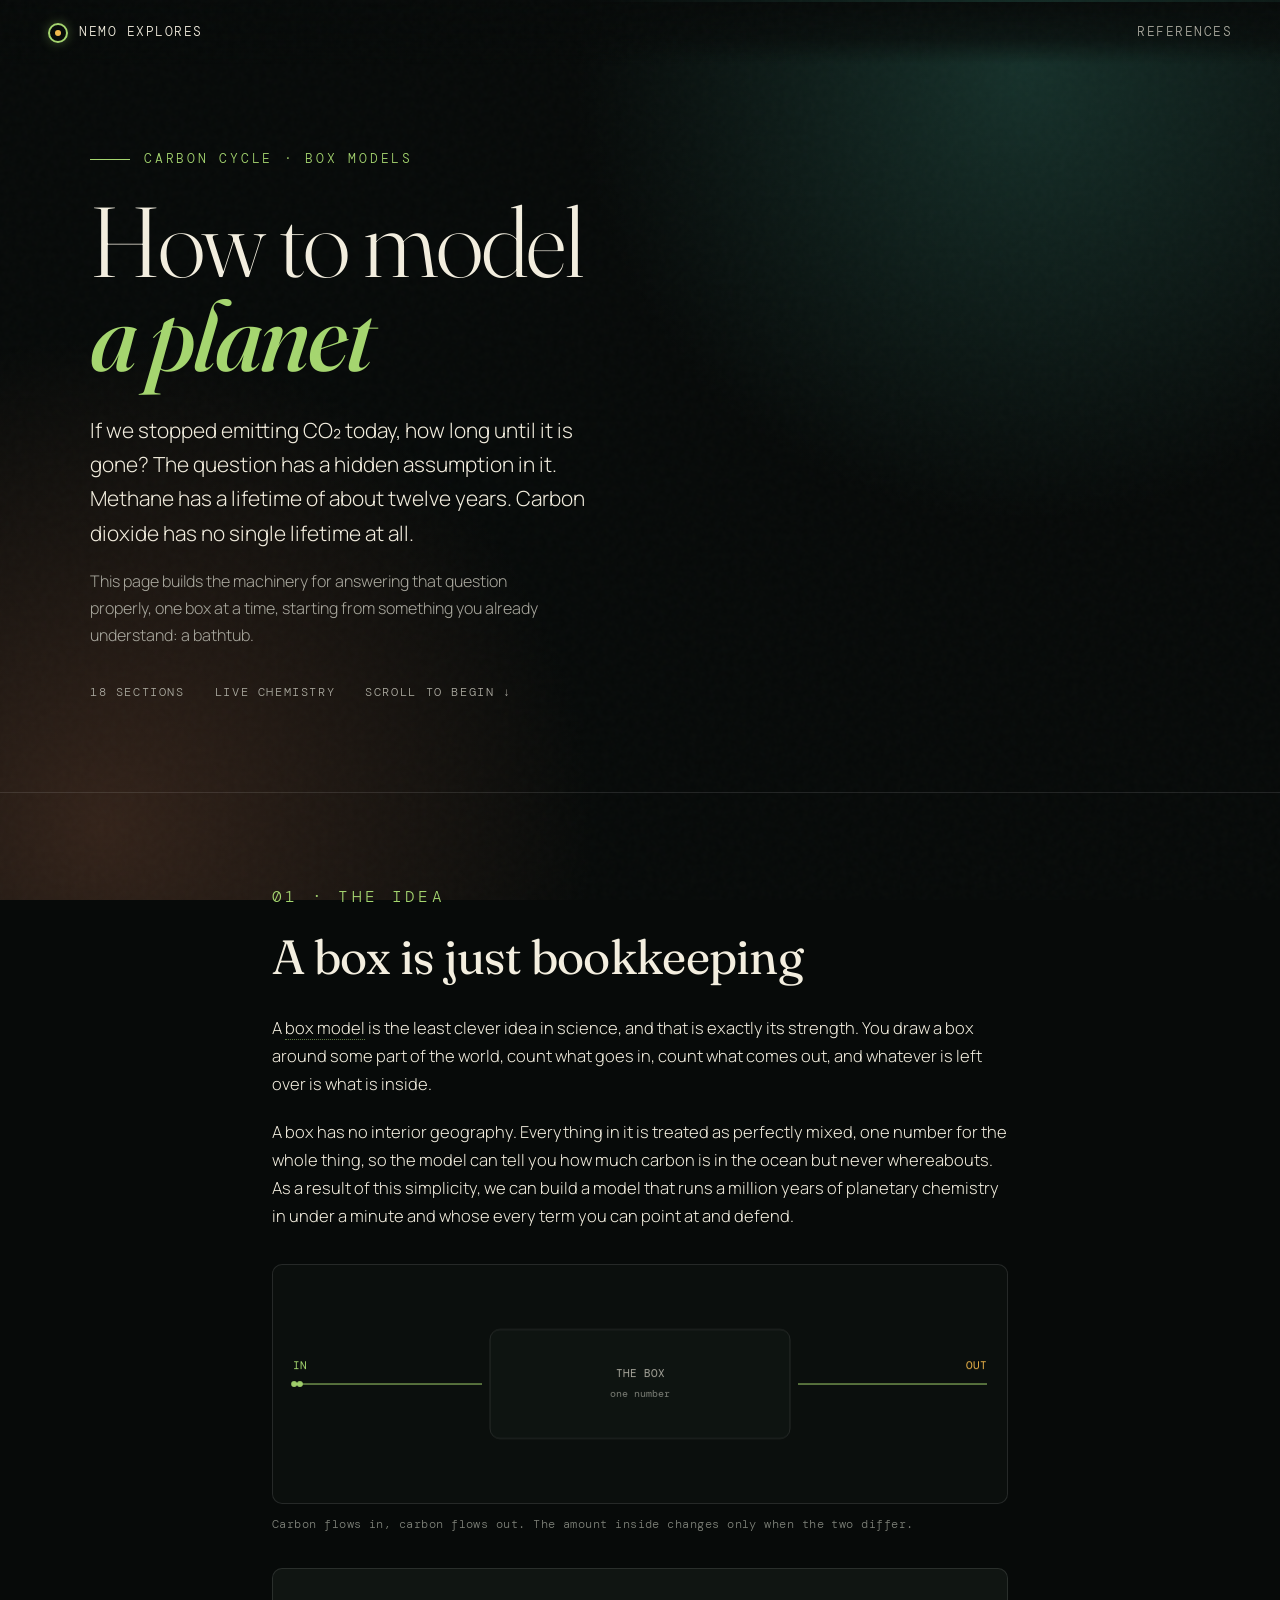
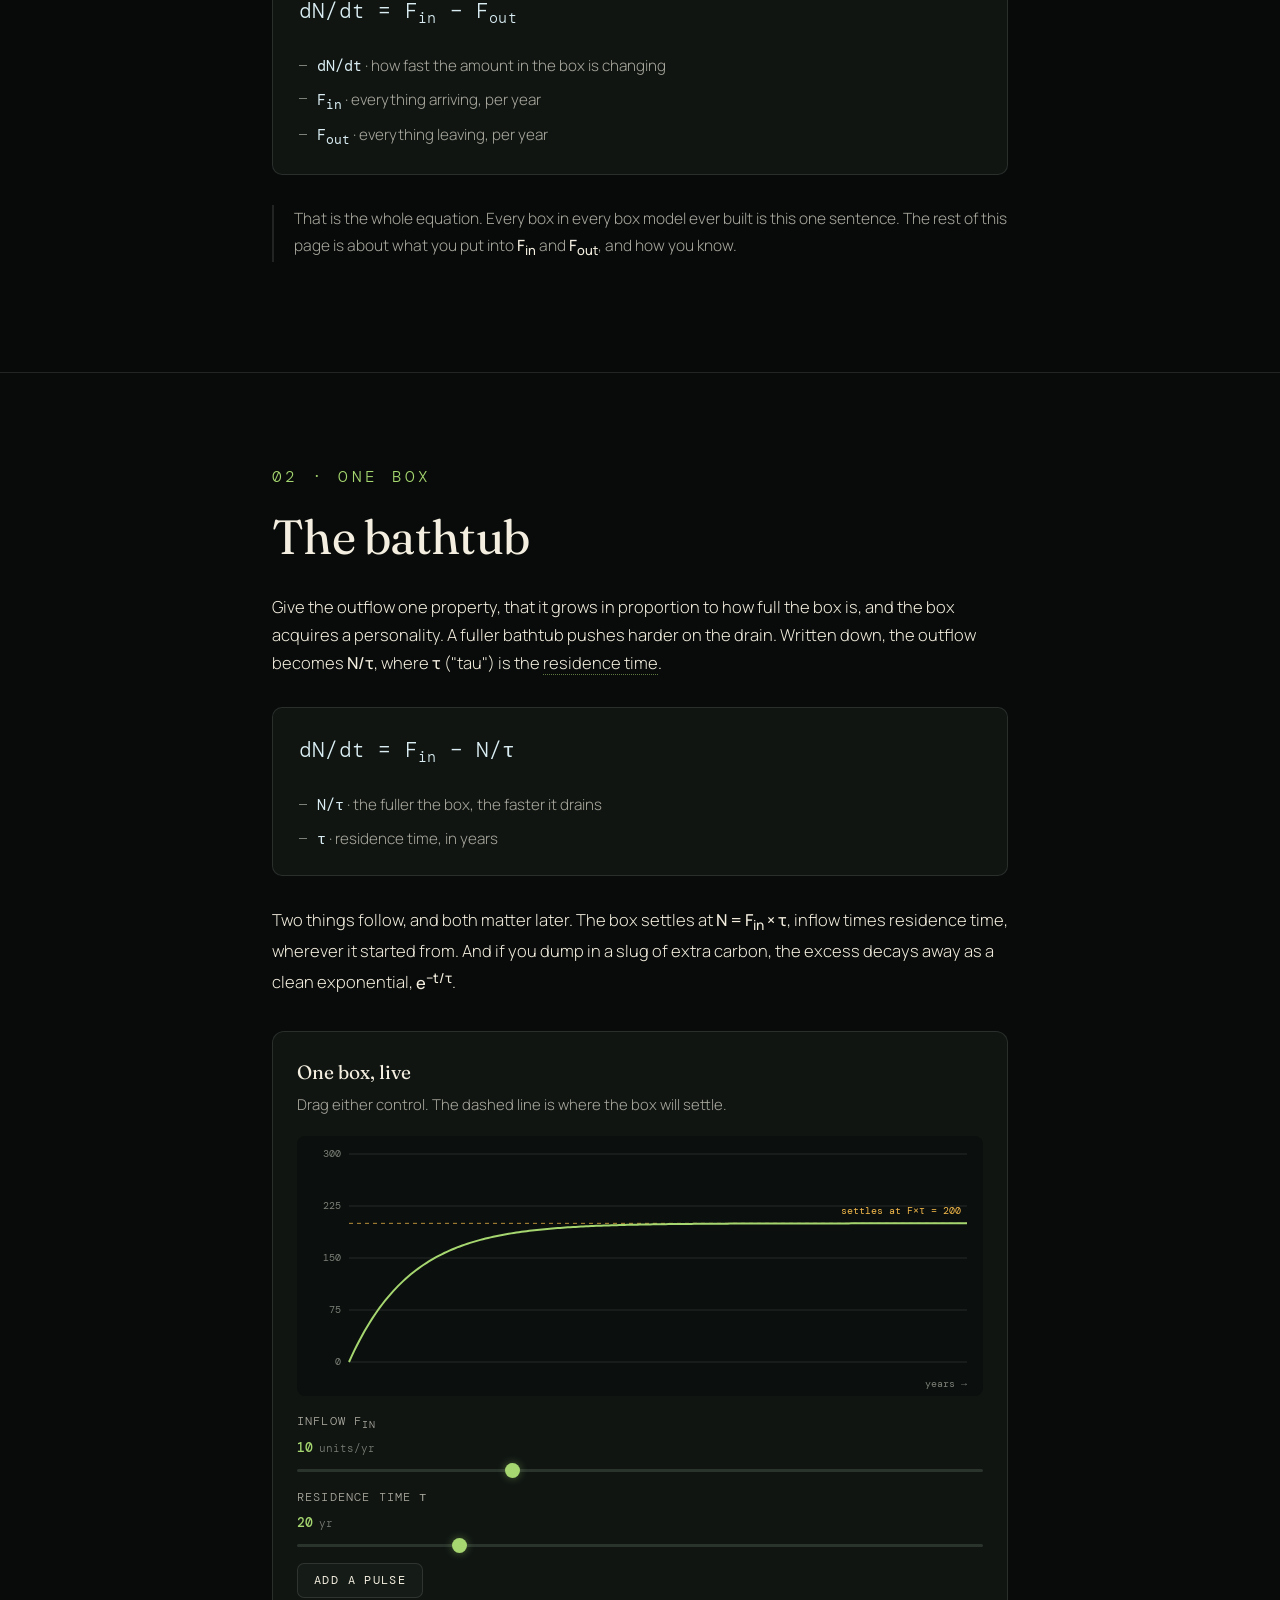
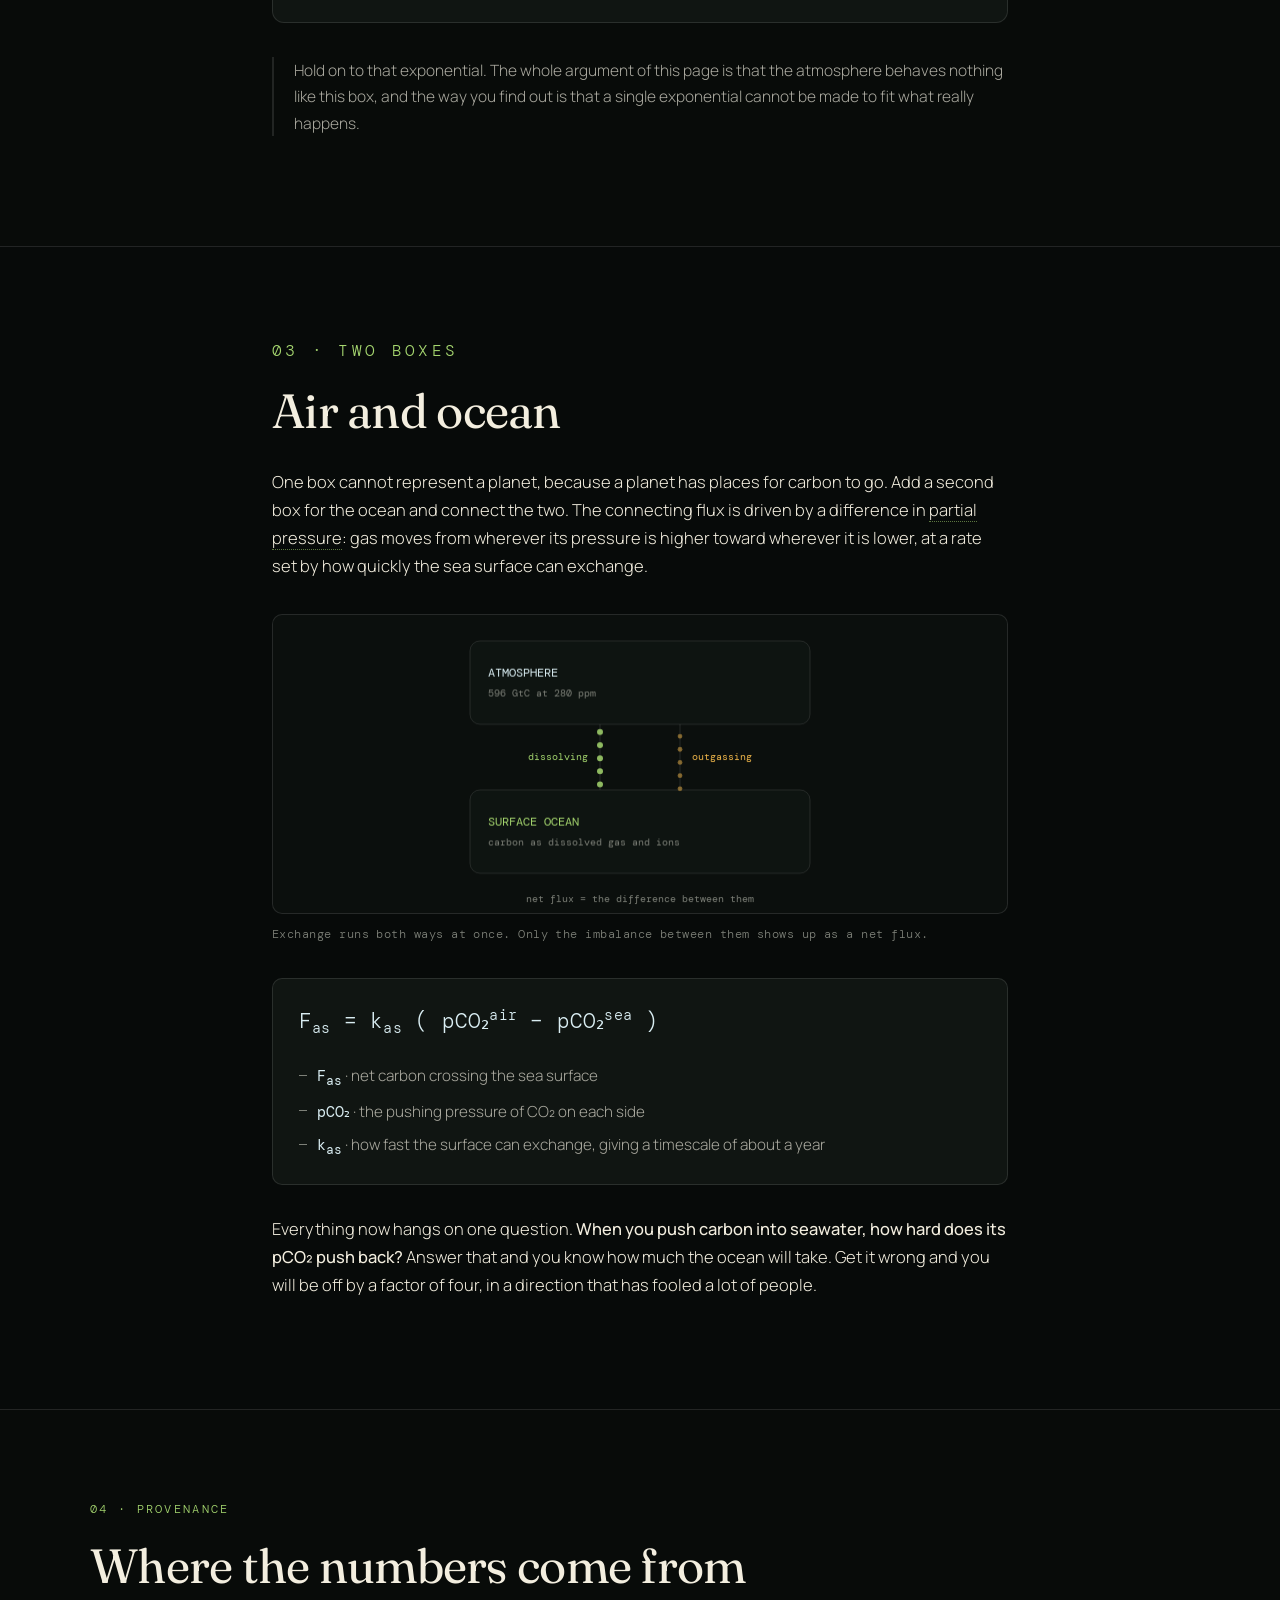
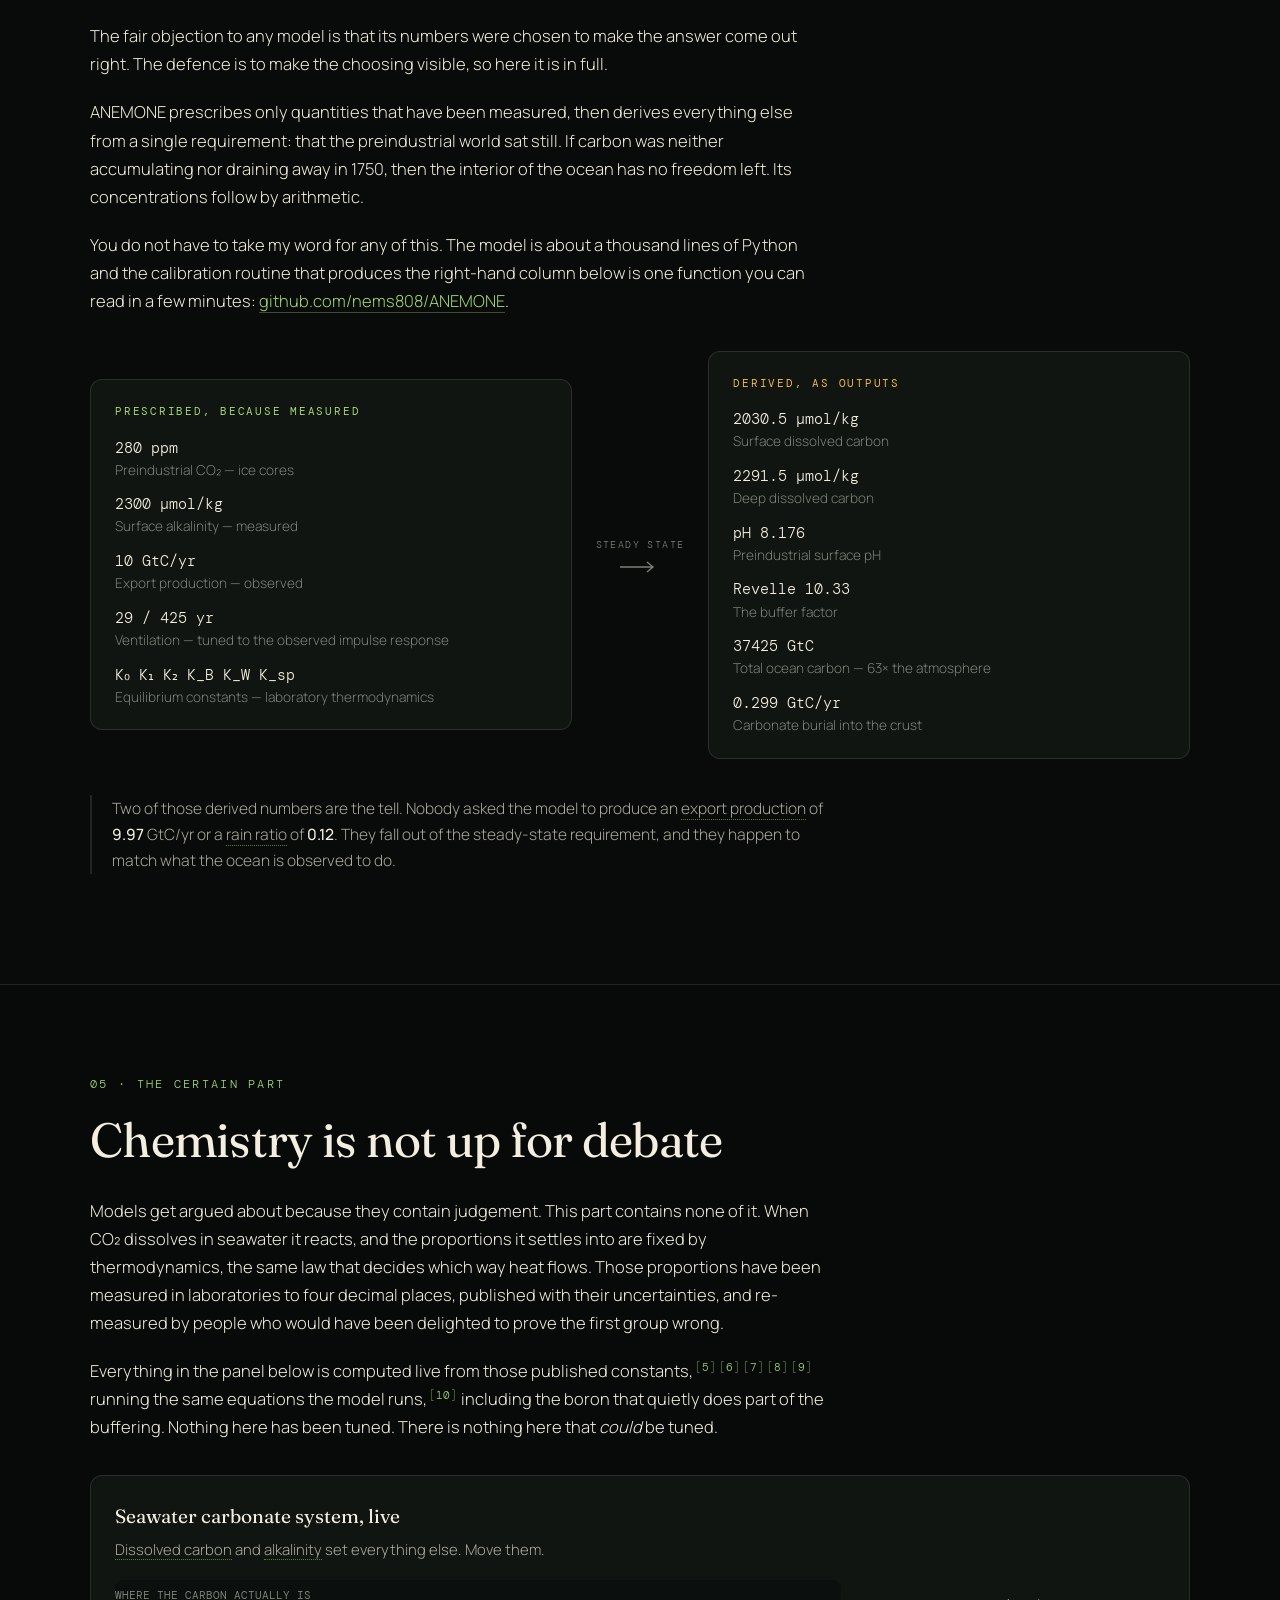
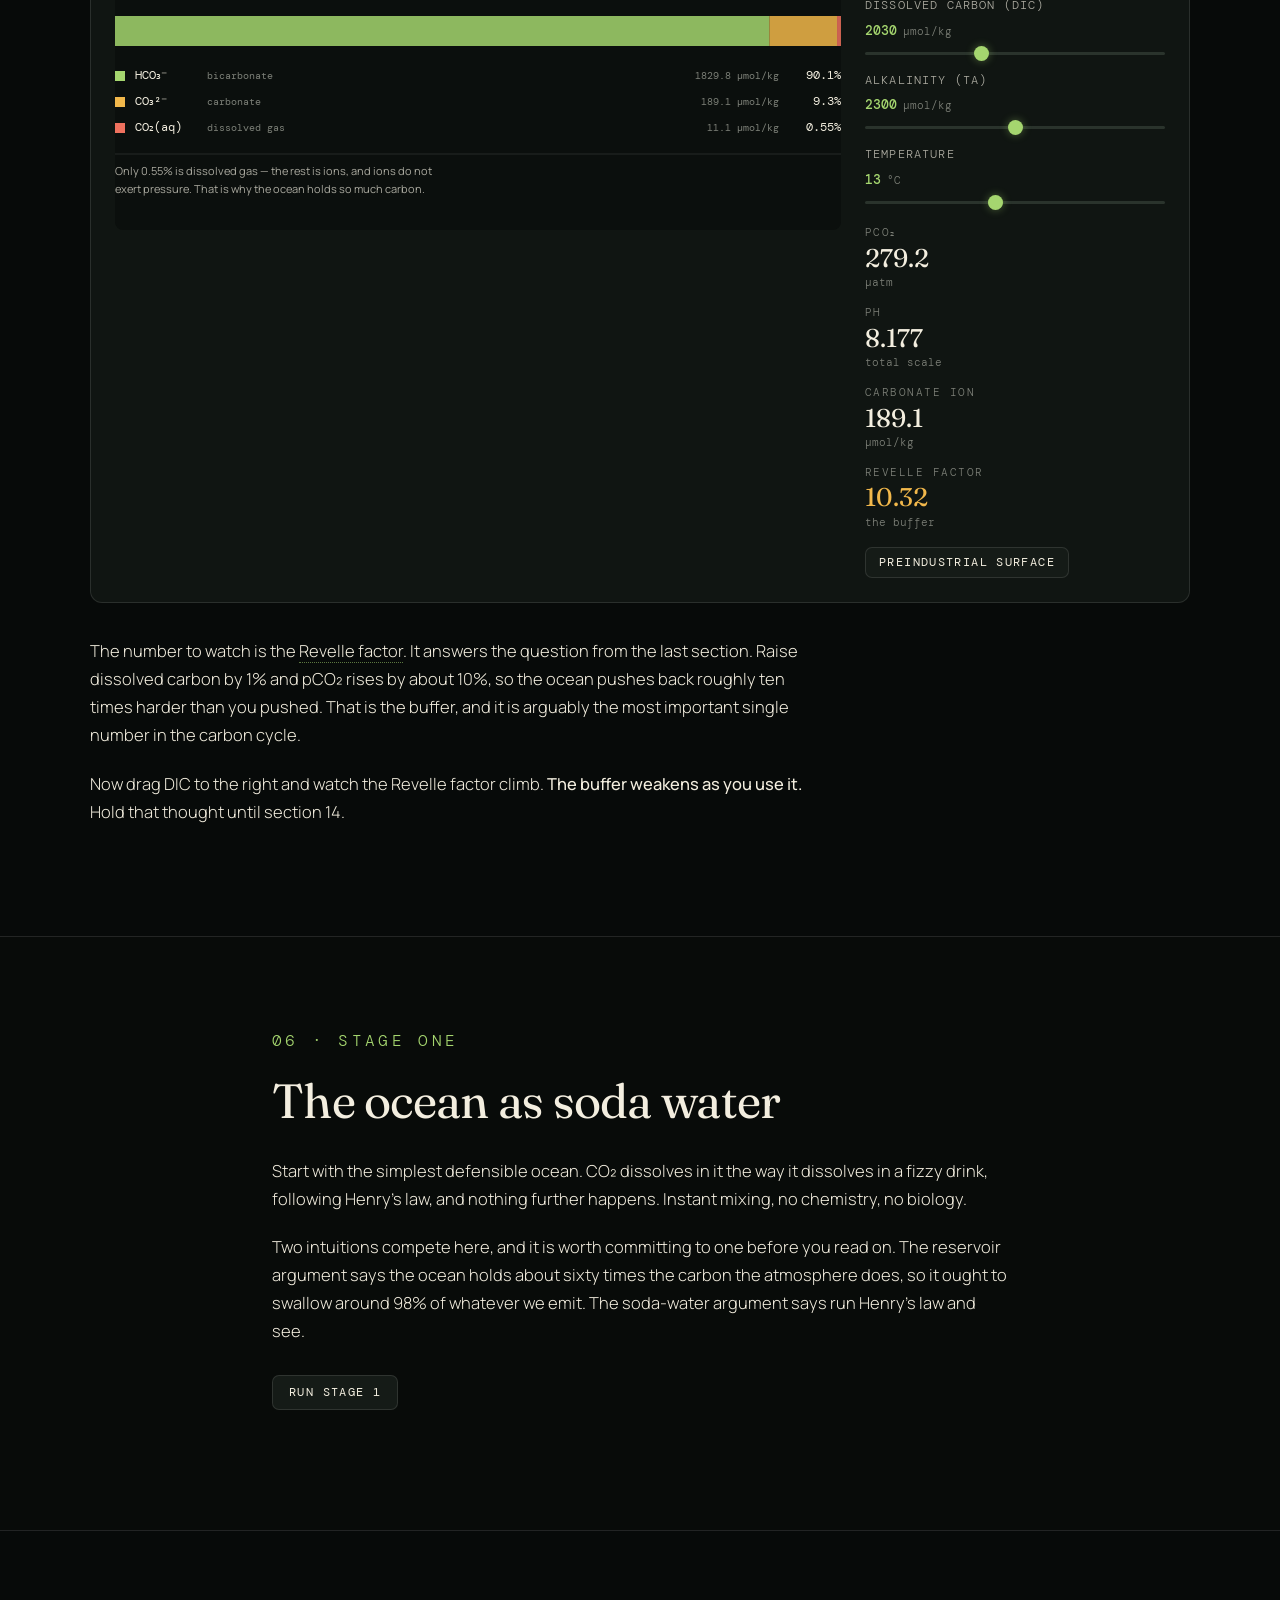
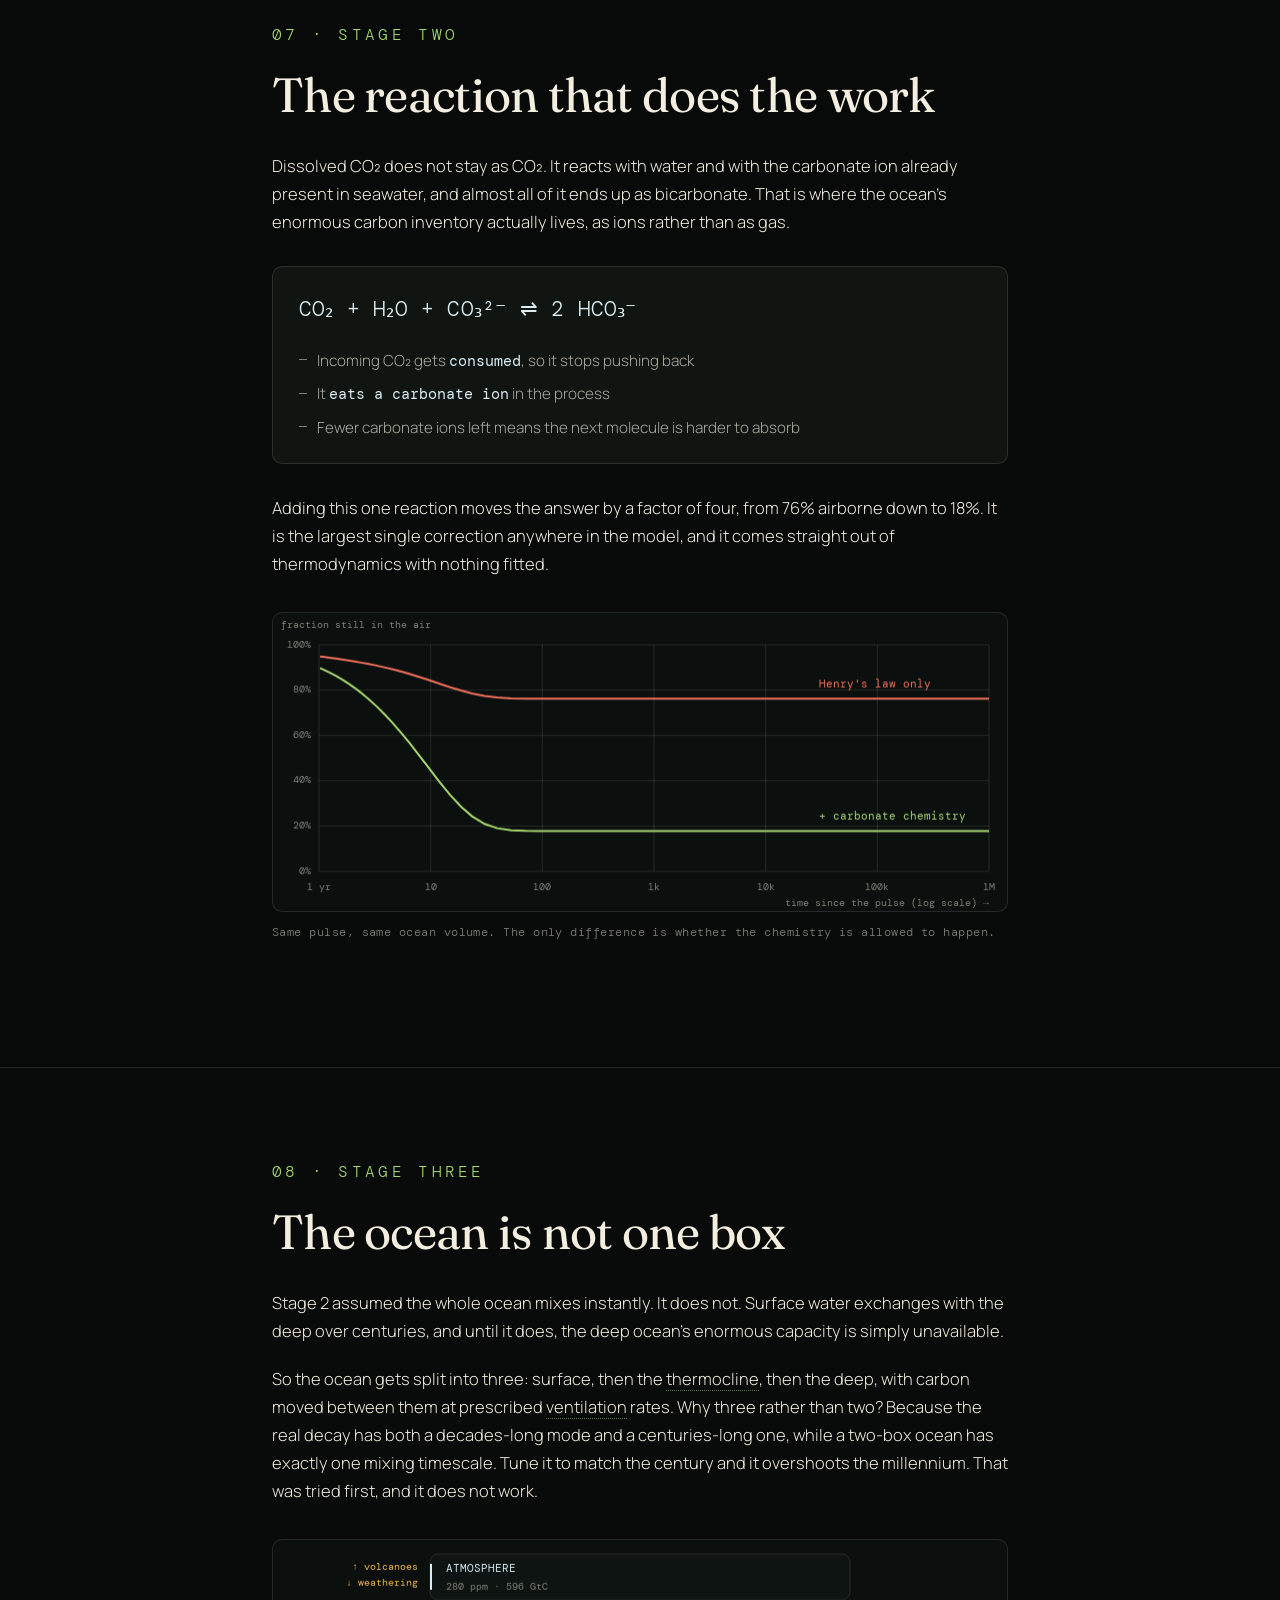
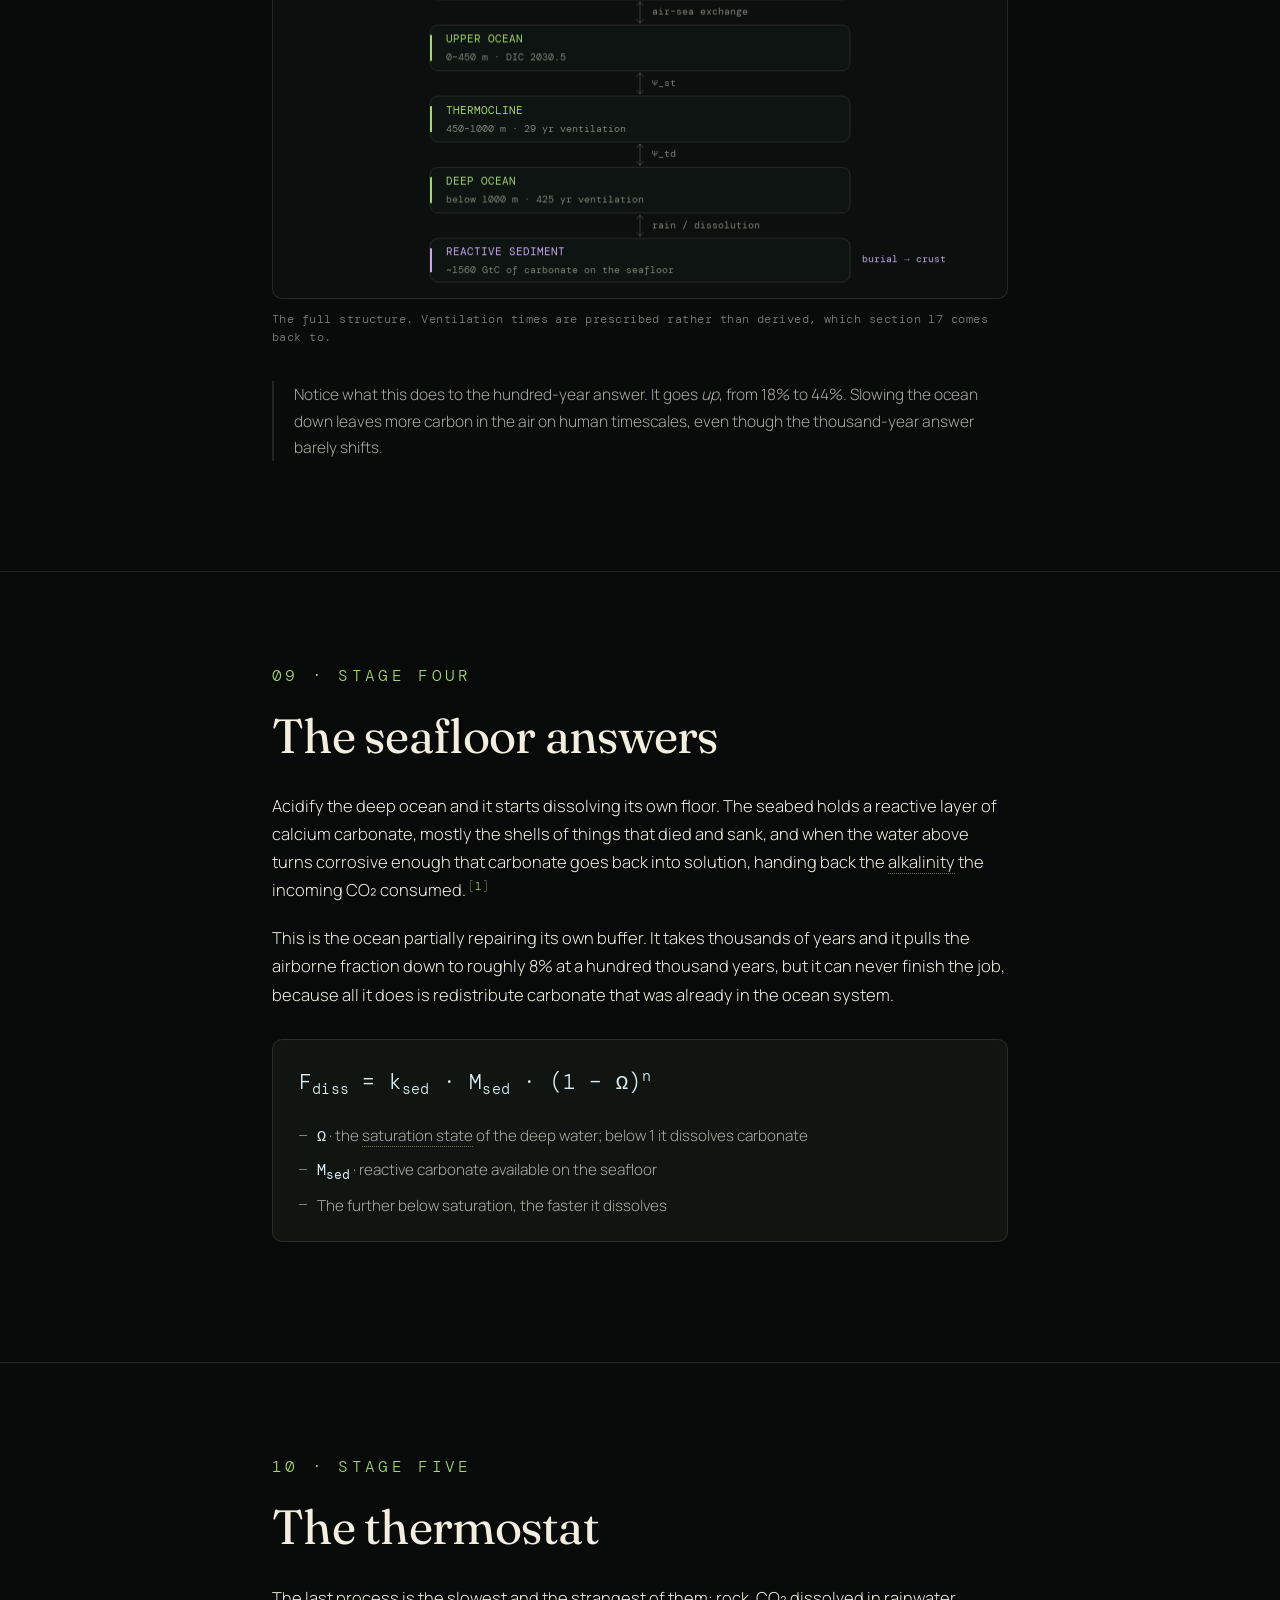
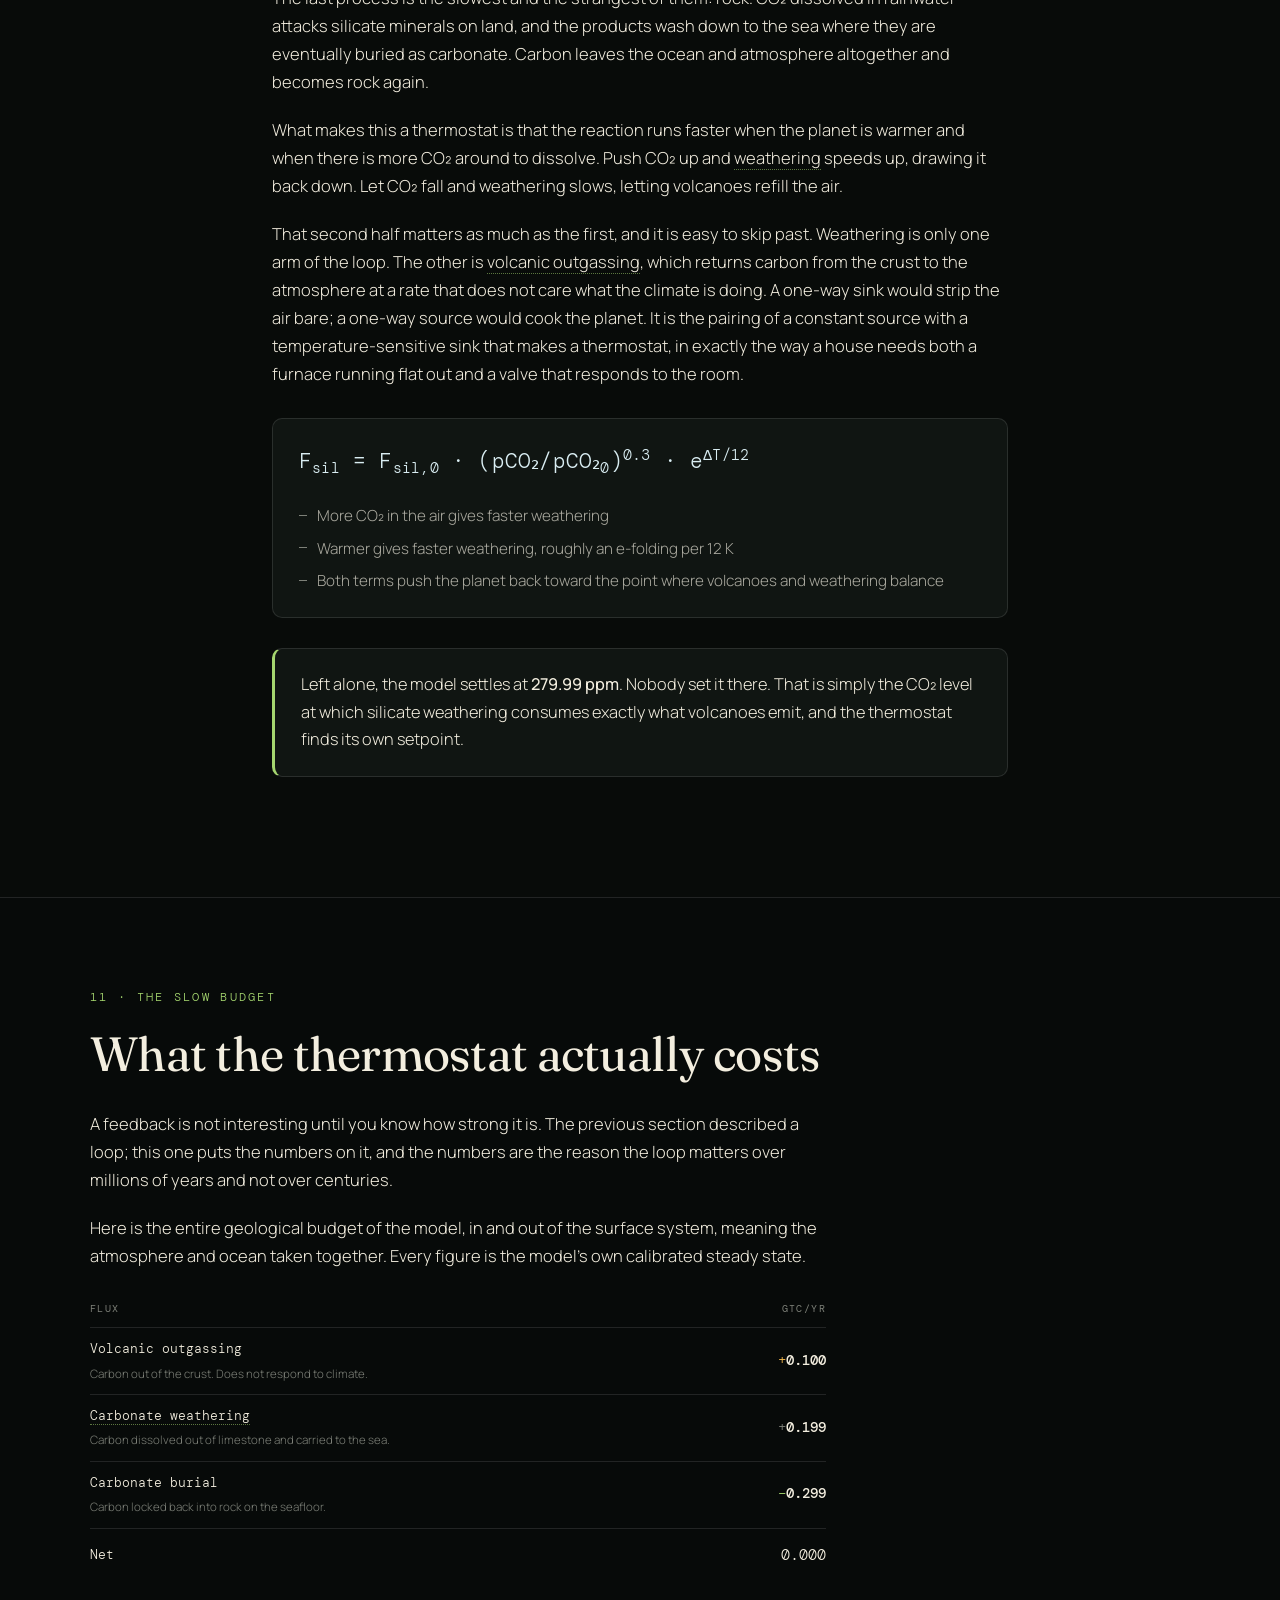
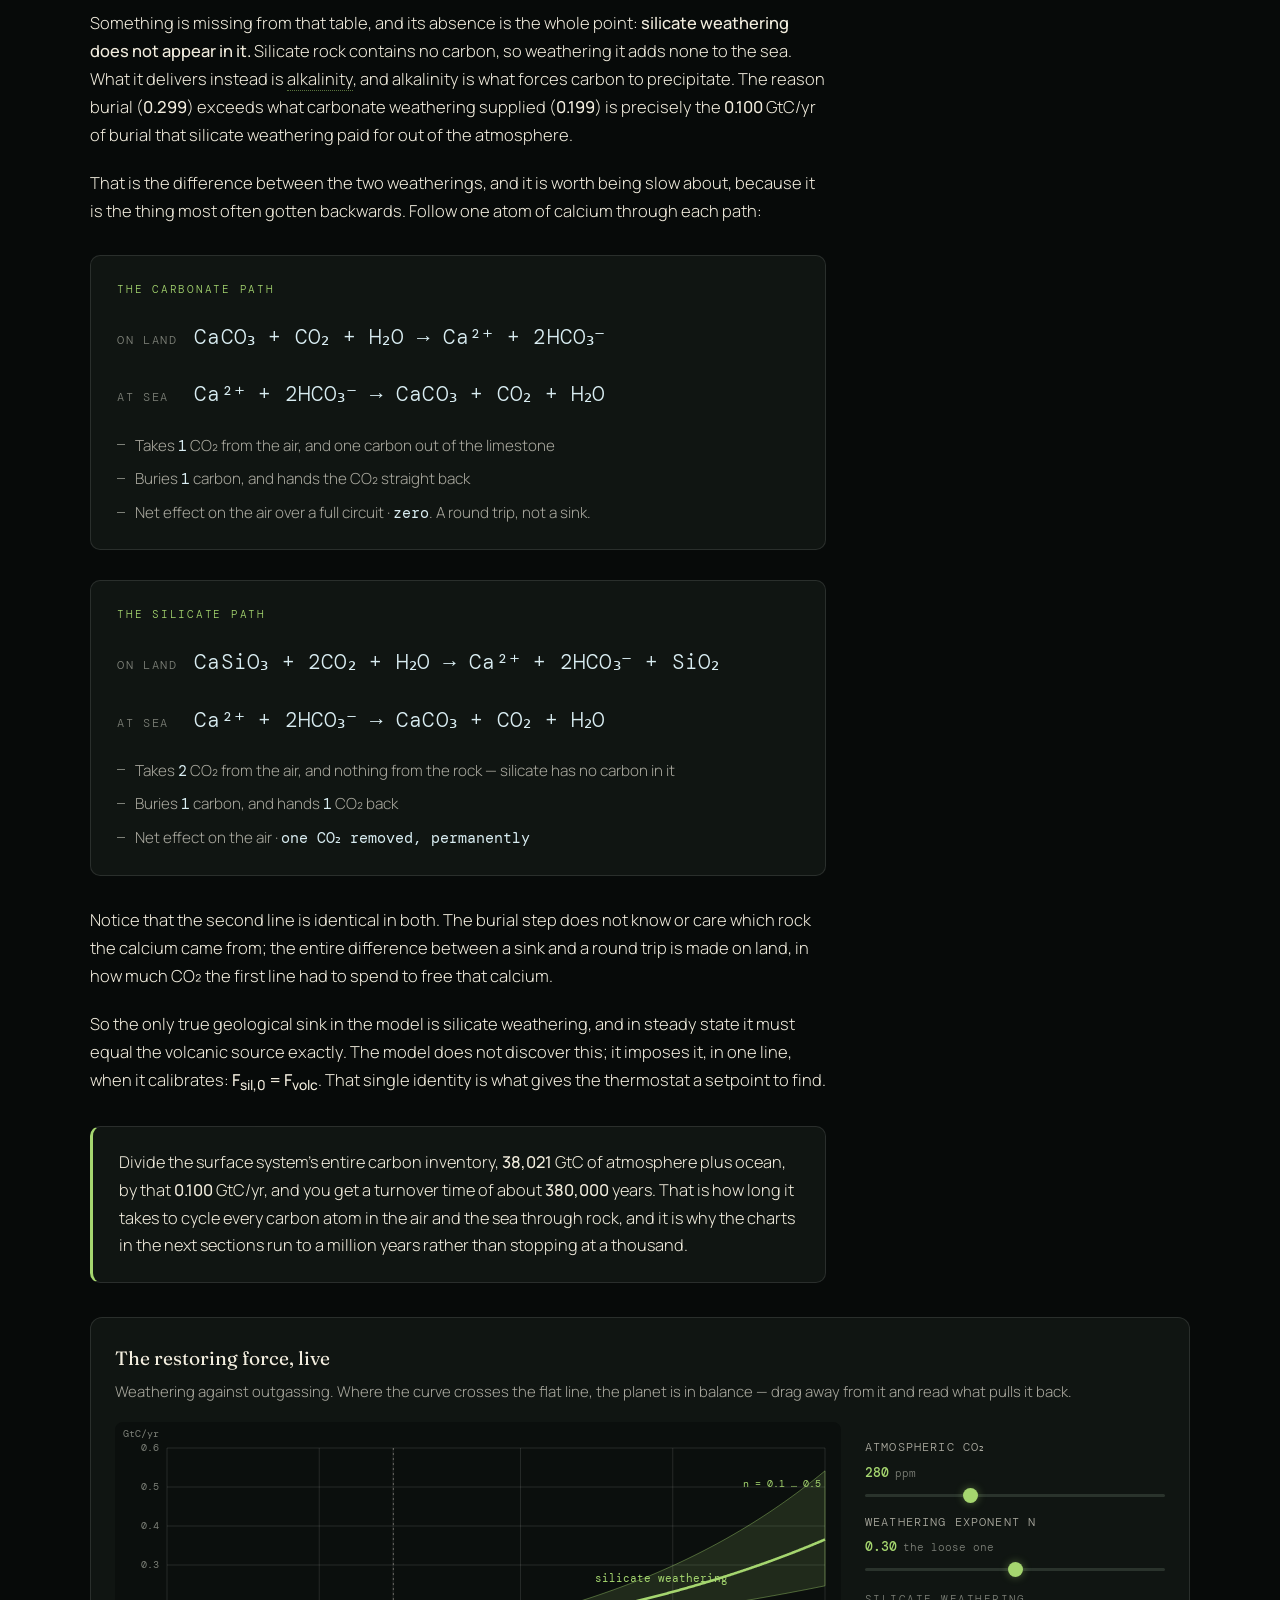
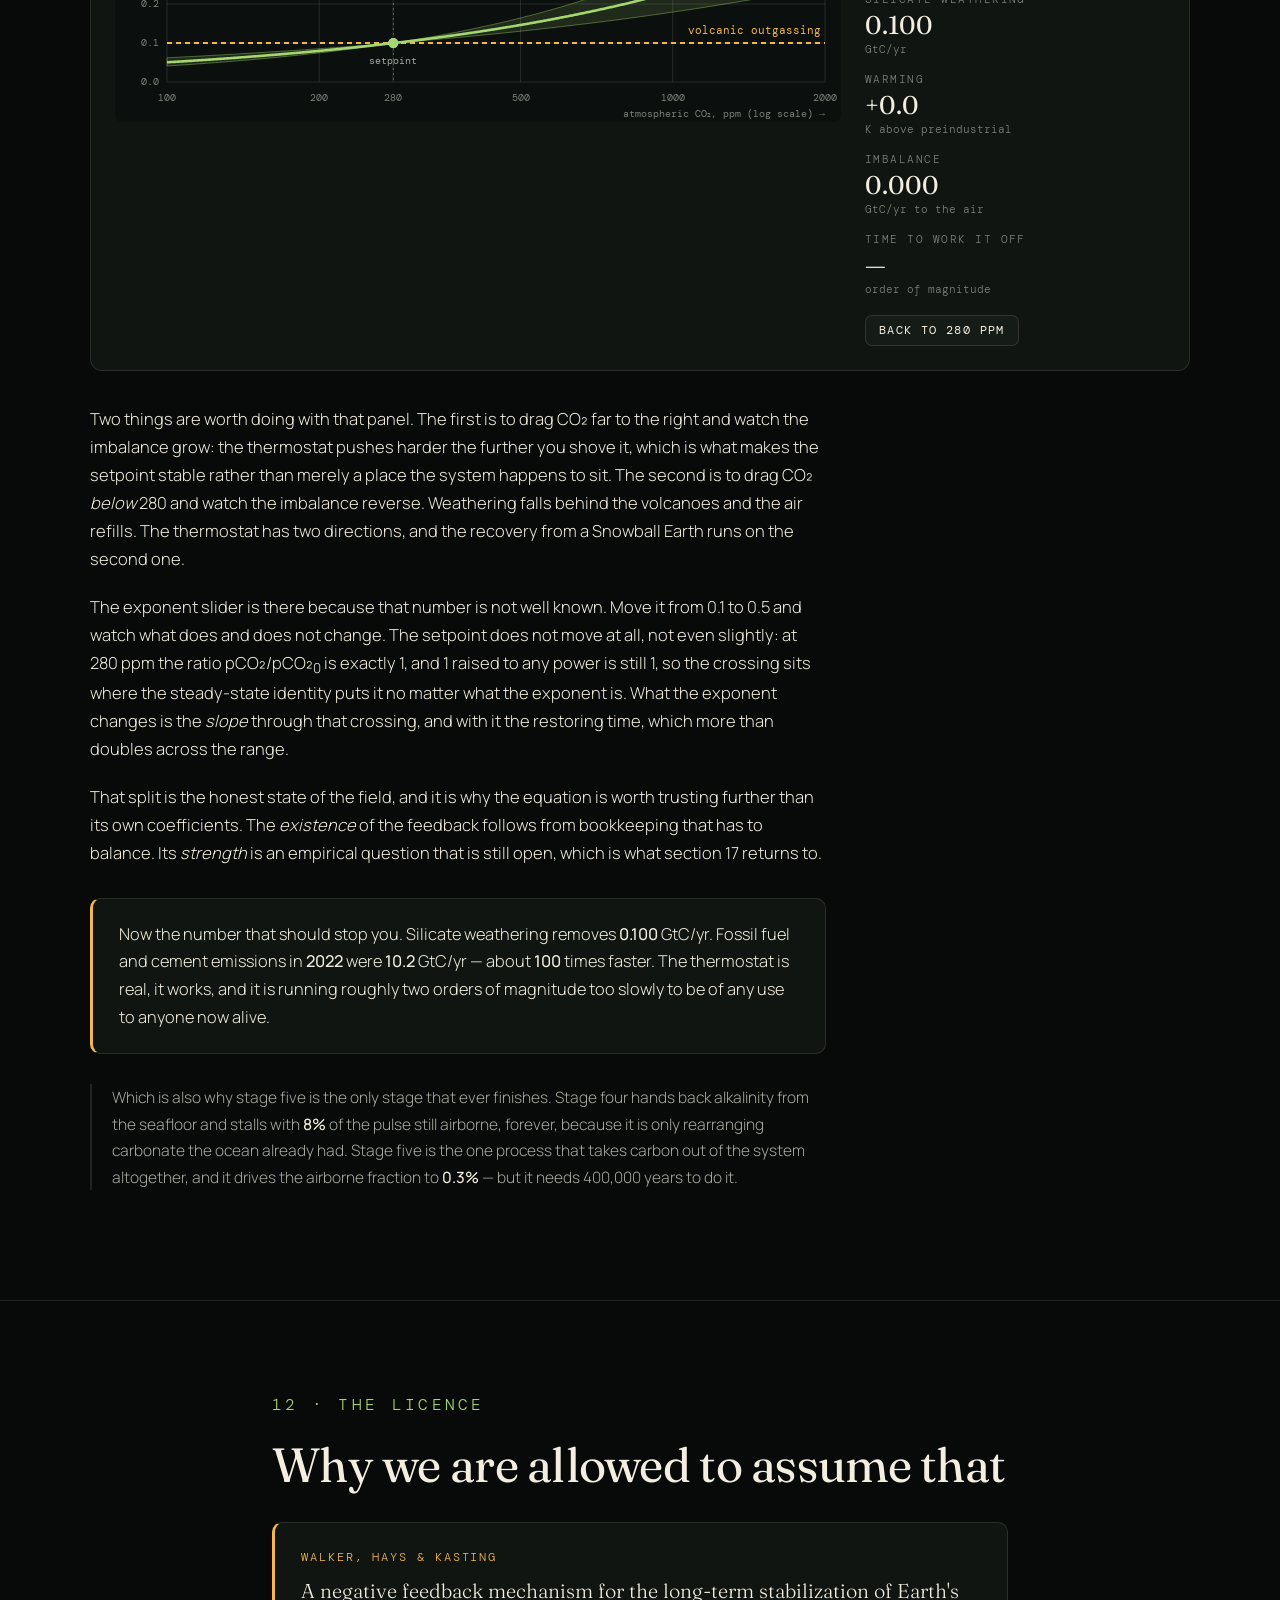
==== commit b7e75253: "Improve page" ====
--- a/anemone/index.html
+++ b/anemone/index.html
@@ -3,7 +3,7 @@
 <head>
 <meta charset="utf-8">
 <meta name="viewport" content="width=device-width,initial-scale=1">
-<title>How to Model a Planet — ANEMONE</title>
+<title>How to Model a Planet · ANEMONE</title>
 <meta name="description" content="Box models explained from one box to a working six-reservoir carbon cycle model. How long does a slug of CO2 actually stay in the air?">
 <meta property="og:type" content="article">
 <meta property="og:title" content="How to Model a Planet">
@@ -26,7 +26,7 @@
     <span class="mark" aria-hidden="true"></span>
     Nemo Explores
   </a>
-  <div class="nav-links"><a href="#sources">Sources</a></div>
+  <div class="nav-links"><a href="#sources">References</a></div>
 </nav>
 
 <!-- ===================== HERO ===================== -->
@@ -36,15 +36,15 @@
     <h1>How to model<em>a planet</em></h1>
     <p class="lede">
       If we stopped emitting CO₂ today, how long until it is gone? The question
-      contains a false premise. Methane has a lifetime — about twelve years.
-      Carbon dioxide does not have one at all.
+      has a hidden assumption in it. Methane has a lifetime of about twelve
+      years. Carbon dioxide has no single lifetime at all.
     </p>
     <p class="lede-sub">
-      This page builds the machinery for answering that properly, one box at a
-      time, starting from something you already understand: a bathtub.
+      This page builds the machinery for answering that question properly, one
+      box at a time, starting from something you already understand: a bathtub.
     </p>
     <div class="meta-row">
-      <span>14 sections</span>
+      <span>18 sections</span>
       <span>Live chemistry</span>
       <span>Scroll to begin ↓</span>
     </div>
@@ -56,37 +56,37 @@
 <!-- ===================== 1. WHAT A BOX IS ===================== -->
 <section class="sec" id="s1">
   <div class="wrap narrow">
-    <p class="secnum">01 — The idea</p>
+    <p class="secnum">01 · The idea</p>
     <h2>A box is just bookkeeping</h2>
     <p>
-      A box model is the least clever idea in science, and that is its
-      strength. You draw a box around some part of the world, count what goes
-      in, count what comes out, and whatever is left is what is inside.
-    </p>
-    <p>
-      Not <em>where</em> inside. Not what it is doing. A box has no interior
-      geography — everything in it is assumed perfectly mixed, one number for
-      the whole thing. That assumption is a lie, and it is the price of
-      admission. In exchange you get a model that runs a million years of
-      planetary chemistry in under a minute, and whose every term you can
-      point at and defend.
+      A <span class="term" data-term="box-model">box model</span> is the least
+      clever idea in science, and that is exactly its strength. You draw a box
+      around some part of the world, count what goes in, count what comes out,
+      and whatever is left over is what is inside.
+    </p>
+    <p>
+      A box has no interior geography. Everything in it is treated as perfectly
+      mixed, one number for the whole thing, so the model can tell you how much
+      carbon is in the ocean but never whereabouts. As a result of this simplicity, we can build a model
+      that runs a million years of planetary chemistry in under a minute and
+      whose every term you can point at and defend.
     </p>
     <figure class="fig">
       <canvas id="c-onebox" height="240" aria-label="A single box with carbon flowing in and out"></canvas>
-      <figcaption>Carbon flows in, carbon flows out. The amount inside changes only when they differ.</figcaption>
+      <figcaption>Carbon flows in, carbon flows out. The amount inside changes only when the two differ.</figcaption>
     </figure>
     <div class="eq">
       <div class="eq-math">dN/dt = F<sub>in</sub> − F<sub>out</sub></div>
       <ul class="eq-gloss">
-        <li><b>dN/dt</b> — how fast the amount in the box is changing</li>
-        <li><b>F<sub>in</sub></b> — everything arriving, per year</li>
-        <li><b>F<sub>out</sub></b> — everything leaving, per year</li>
+        <li><b>dN/dt</b> · how fast the amount in the box is changing</li>
+        <li><b>F<sub>in</sub></b> · everything arriving, per year</li>
+        <li><b>F<sub>out</sub></b> · everything leaving, per year</li>
       </ul>
     </div>
     <p class="aside">
-      That is the whole equation. Every box, in every box model ever built, is
-      this sentence. The rest of this page is about what you put in
-      <b>F<sub>in</sub></b> and <b>F<sub>out</sub></b> — and how you know.
+      That is the whole equation. Every box in every box model ever built is
+      this one sentence. The rest of this page is about what you put into
+      <b>F<sub>in</sub></b> and <b>F<sub>out</sub></b>, and how you know.
     </p>
   </div>
 </section>
@@ -94,26 +94,26 @@
 <!-- ===================== 2. ONE BOX ===================== -->
 <section class="sec alt" id="s2">
   <div class="wrap narrow">
-    <p class="secnum">02 — One box</p>
+    <p class="secnum">02 · One box</p>
     <h2>The bathtub</h2>
     <p>
-      Give the outflow one property — that it is proportional to how full the
-      box is — and the box acquires a personality. A fuller bathtub pushes
-      harder on the drain. Written down, the outflow becomes
-      <b>N/τ</b>, where <b>τ</b> ("tau") is the residence time: how long a
-      typical molecule sticks around.
+      Give the outflow one property, that it grows in proportion to how full
+      the box is, and the box acquires a personality. A fuller bathtub pushes
+      harder on the drain. Written down, the outflow becomes <b>N/τ</b>, where
+      <b>τ</b> ("tau") is the
+      <span class="term" data-term="residence-time">residence time</span>.
     </p>
     <div class="eq">
       <div class="eq-math">dN/dt = F<sub>in</sub> − N/τ</div>
       <ul class="eq-gloss">
-        <li><b>N/τ</b> — the fuller the box, the faster it drains</li>
-        <li><b>τ</b> — residence time, in years</li>
+        <li><b>N/τ</b> · the fuller the box, the faster it drains</li>
+        <li><b>τ</b> · residence time, in years</li>
       </ul>
     </div>
     <p>
       Two things follow, and both matter later. The box settles at
-      <b>N = F<sub>in</sub> × τ</b> — inflow times residence time, no matter
-      where it started. And if you dump in a slug of extra carbon, the excess
+      <b>N = F<sub>in</sub> × τ</b>, inflow times residence time, wherever it
+      started from. And if you dump in a slug of extra carbon, the excess
       decays away as a clean exponential, <b>e<sup>−t/τ</sup></b>.
     </p>
     <div class="lab" data-lab="bathtub">
@@ -139,9 +139,9 @@
       </div>
     </div>
     <p class="aside">
-      Hold on to the exponential. The entire argument of this page is that the
-      atmosphere <em>is not this box</em> — and the way you find out is that a
-      single exponential cannot fit what really happens.
+      Hold on to that exponential. The whole argument of this page is that the
+      atmosphere behaves nothing like this box, and the way you find out is
+      that a single exponential cannot be made to fit what really happens.
     </p>
   </div>
 </section>
@@ -149,32 +149,33 @@
 <!-- ===================== 3. TWO BOXES ===================== -->
 <section class="sec" id="s3">
   <div class="wrap narrow">
-    <p class="secnum">03 — Two boxes</p>
+    <p class="secnum">03 · Two boxes</p>
     <h2>Air and ocean</h2>
     <p>
-      One box cannot represent a planet, because a planet has places carbon can
-      go. Add a second box for the ocean and connect them. The connecting flux
-      is driven by a <em>difference</em>: gas moves from wherever its pressure
-      is higher toward wherever it is lower, at a rate set by how fast the sea
-      surface can exchange.
+      One box cannot represent a planet, because a planet has places for carbon
+      to go. Add a second box for the ocean and connect the two. The connecting
+      flux is driven by a difference in
+      <span class="term" data-term="pco2">partial pressure</span>: gas moves
+      from wherever its pressure is higher toward wherever it is lower, at a
+      rate set by how quickly the sea surface can exchange.
     </p>
     <figure class="fig">
       <canvas id="c-twobox" height="300" aria-label="Two connected boxes exchanging carbon"></canvas>
-      <figcaption>Exchange runs both ways at once. Only the imbalance shows up as a net flux.</figcaption>
+      <figcaption>Exchange runs both ways at once. Only the imbalance between them shows up as a net flux.</figcaption>
     </figure>
     <div class="eq">
       <div class="eq-math">F<sub>as</sub> = k<sub>as</sub> ( pCO₂<sup>air</sup> − pCO₂<sup>sea</sup> )</div>
       <ul class="eq-gloss">
-        <li><b>F<sub>as</sub></b> — net carbon crossing the sea surface</li>
-        <li><b>pCO₂</b> — the "pushing pressure" of CO₂ on each side</li>
-        <li><b>k<sub>as</sub></b> — how fast the surface can exchange; sets a timescale of about a year</li>
+        <li><b>F<sub>as</sub></b> · net carbon crossing the sea surface</li>
+        <li><b>pCO₂</b> · the pushing pressure of CO₂ on each side</li>
+        <li><b>k<sub>as</sub></b> · how fast the surface can exchange, giving a timescale of about a year</li>
       </ul>
     </div>
     <p>
-      Everything now hinges on one question: <b>when you push carbon into
-      seawater, how much does its pCO₂ push back?</b> Answer that and you know
-      how much the ocean will take. Answer it wrong and you will be wrong by a
-      factor of four, in a direction that has fooled people repeatedly.
+      Everything now hangs on one question. <b>When you push carbon into
+      seawater, how hard does its pCO₂ push back?</b> Answer that and you know
+      how much the ocean will take. Get it wrong and you will be off by a
+      factor of four, in a direction that has fooled a lot of people.
     </p>
   </div>
 </section>
@@ -182,25 +183,31 @@
 <!-- ===================== 4. WHERE THE NUMBERS COME FROM ===================== -->
 <section class="sec alt" id="s4">
   <div class="wrap">
-    <p class="secnum">04 — Provenance</p>
+    <p class="secnum">04 · Provenance</p>
     <h2>Where the numbers come from</h2>
     <div class="narrow">
       <p>
         The fair objection to any model is that its numbers were chosen to make
-        the answer come out right. The defence is to make the choosing
-        visible — so here it is, in full.
-      </p>
-      <p>
-        ANEMONE prescribes only quantities that are <em>measured</em>, and then
+        the answer come out right. The defence is to make the choosing visible,
+        so here it is in full.
+      </p>
+      <p>
+        ANEMONE prescribes only quantities that have been measured, then
         derives everything else from a single requirement: that the
         preindustrial world sat still. If carbon was neither accumulating nor
-        draining away in 1750, the interior of the ocean has no freedom left.
-        Its concentrations follow from arithmetic.
+        draining away in 1750, then the interior of the ocean has no freedom
+        left. Its concentrations follow by arithmetic.
+      </p>
+      <p>
+        You do not have to take my word for any of this. The model is about a
+        thousand lines of Python and the calibration routine that produces the
+        right-hand column below is one function you can read in a few minutes:
+        <a class="link" href="https://github.com/nems808/ANEMONE" target="_blank" rel="noopener">github.com/nems808/ANEMONE</a>.
       </p>
     </div>
     <div class="prov">
       <div class="prov-col">
-        <h3>Prescribed — measured</h3>
+        <h3>Prescribed, because measured</h3>
         <ul class="prov-list" id="prov-in"></ul>
       </div>
       <div class="prov-arrow" aria-hidden="true">
@@ -208,17 +215,18 @@
         <svg viewBox="0 0 40 12" width="40" height="12"><path d="M0 6h32M27 1l6 5-6 5" fill="none" stroke="currentColor" stroke-width="1.4"/></svg>
       </div>
       <div class="prov-col">
-        <h3>Derived — outputs</h3>
+        <h3>Derived, as outputs</h3>
         <ul class="prov-list" id="prov-out"></ul>
       </div>
     </div>
     <div class="narrow">
       <p class="aside">
-        Two of those derived numbers are the tell. The model was never asked to
-        produce an export production of <b id="pv-org">10</b> GtC/yr or a rain
-        ratio of <b id="pv-rain">0.12</b> — they fall out of the steady-state
-        requirement, and they happen to be what the ocean is observed to do.
-        That is the check that the bookkeeping is honest.
+        Two of those derived numbers are the tell. Nobody asked the model to
+        produce an <span class="term" data-term="export-production">export
+        production</span> of <b id="pv-org">10</b> GtC/yr or a
+        <span class="term" data-term="rain-ratio">rain ratio</span> of
+        <b id="pv-rain">0.12</b>. They fall out of the steady-state requirement,
+        and they happen to match what the ocean is observed to do.
       </p>
     </div>
   </div>
@@ -227,28 +235,36 @@
 <!-- ===================== 5. THERMODYNAMICS ===================== -->
 <section class="sec" id="s5">
   <div class="wrap">
-    <p class="secnum">05 — The certain part</p>
-    <h2>Chemistry is not a modelling choice</h2>
+    <p class="secnum">05 · The certain part</p>
+    <h2>Chemistry is not up for debate</h2>
     <div class="narrow">
       <p>
         Models get argued about because they contain judgement. This part
-        contains none. When CO₂ dissolves in seawater it reacts, and the
-        proportions it settles into are fixed by thermodynamics — the same law
-        that sets which way heat flows. Those proportions have been measured in
-        laboratories to four decimal places, published with uncertainties, and
-        re-measured by people hoping to find the first group wrong.
+        contains none of it. When CO₂ dissolves in seawater it reacts, and the
+        proportions it settles into are fixed by thermodynamics, the same law
+        that decides which way heat flows. Those proportions have been measured
+        in laboratories to four decimal places, published with their
+        uncertainties, and re-measured by people who would have been delighted
+        to prove the first group wrong.
       </p>
       <p>
         Everything in the panel below is computed live from those published
-        constants — Weiss, Lueker, Dickson, Millero, Mucci — the same code the
-        model runs. Nothing here is tuned. Nothing here <em>can</em> be tuned.
+        constants,<a class="ref" href="#ref-5">5</a><a class="ref" href="#ref-6">6</a><a class="ref" href="#ref-7">7</a><a class="ref" href="#ref-8">8</a><a class="ref" href="#ref-9">9</a>
+        running the same equations the model runs,<a class="ref" href="#ref-10">10</a>
+        including the boron that quietly does part of the buffering. Nothing here
+        has been tuned.
+        There is nothing here that <em>could</em> be tuned.
       </p>
     </div>
 
     <div class="lab wide" data-lab="chem">
       <div class="lab-head">
         <h3>Seawater carbonate system, live</h3>
-        <p>Dissolved carbon and alkalinity set everything else. Move them.</p>
+        <p>
+          <span class="term" data-term="dic">Dissolved carbon</span> and
+          <span class="term" data-term="alkalinity">alkalinity</span> set
+          everything else. Move them.
+        </p>
       </div>
       <div class="lab-body split">
         <div class="chem-viz">
@@ -271,10 +287,10 @@
             <input type="range" id="r-temp" min="0" max="30" step="0.5" value="13">
           </label>
           <div class="readout">
-            <div><span>pCO₂</span><b id="v-pco2">—</b><i>µatm</i></div>
-            <div><span>pH</span><b id="v-ph">—</b><i>total scale</i></div>
-            <div><span>Carbonate ion</span><b id="v-co3">—</b><i>µmol/kg</i></div>
-            <div class="hi"><span>Revelle factor</span><b id="v-rev">—</b><i>the buffer</i></div>
+            <div><span>pCO₂</span><b id="v-pco2">·</b><i>µatm</i></div>
+            <div><span>pH</span><b id="v-ph">·</b><i>total scale</i></div>
+            <div><span>Carbonate ion</span><b id="v-co3">·</b><i>µmol/kg</i></div>
+            <div class="hi"><span>Revelle factor</span><b id="v-rev">·</b><i>the buffer</i></div>
           </div>
           <button class="btn small" id="b-preind">Preindustrial surface</button>
         </div>
@@ -283,15 +299,17 @@
 
     <div class="narrow">
       <p>
-        The number to watch is the <b>Revelle factor</b>. It answers the
-        question from the last section: raise dissolved carbon by 1%, and pCO₂
-        rises by about 10%. The ocean pushes back ten times harder than you
-        pushed. That is the buffer, and it is the single most important number
-        in the carbon cycle.
-      </p>
-      <p>
-        Now drag DIC to the right and watch the Revelle factor climb. <b>The
-        buffer weakens as you use it.</b> Hold that thought until section 13.
+        The number to watch is the
+        <span class="term" data-term="revelle">Revelle factor</span>. It answers
+        the question from the last section. Raise dissolved carbon by 1% and
+        pCO₂ rises by about 10%, so the ocean pushes back roughly ten times
+        harder than you pushed. That is the buffer, and it is arguably the most
+        important single number in the carbon cycle.
+      </p>
+      <p>
+        Now drag DIC to the right and watch the Revelle factor climb.
+        <b>The buffer weakens as you use it.</b> Hold that thought until
+        section 14.
       </p>
     </div>
   </div>
@@ -300,30 +318,29 @@
 <!-- ===================== 6-10. THE STAGES ===================== -->
 <section class="sec alt" id="s6">
   <div class="wrap narrow">
-    <p class="secnum">06 — Stage one</p>
+    <p class="secnum">06 · Stage one</p>
     <h2>The ocean as soda water</h2>
     <p>
-      Start with the simplest defensible ocean: CO₂ dissolves in it exactly as
-      it dissolves in a fizzy drink, following Henry's law, and nothing further
+      Start with the simplest defensible ocean. CO₂ dissolves in it the way it
+      dissolves in a fizzy drink, following Henry's law, and nothing further
       happens. Instant mixing, no chemistry, no biology.
     </p>
     <p>
-      Two intuitions compete here, and it is worth committing to one before
-      reading on. The <em>reservoir argument</em>: the ocean holds about sixty
-      times the carbon the atmosphere does, so it should swallow around 98% of
-      anything we emit. The <em>soda-water argument</em>: run Henry's law and
-      see.
+      Two intuitions compete here, and it is worth committing to one before you
+      read on. The reservoir argument says the ocean holds about sixty times
+      the carbon the atmosphere does, so it ought to swallow around 98% of
+      whatever we emit. The soda-water argument says run Henry's law and see.
     </p>
     <div class="reveal" data-reveal="stage1">
       <button class="btn">Run stage 1</button>
       <div class="reveal-body">
         <p class="big-num">76% <span>still in the air, forever</span></p>
         <p>
-          Both intuitions are wrong, and they are wrong from opposite sides.
-          As plain soda water the ocean holds only about <b>200 GtC</b> of
-          dissolved CO₂ — <em>less than the atmosphere</em>. The sixty-fold
-          reservoir is real, but almost none of it is dissolved gas. It is
-          something else, and that something else is the next section.
+          Both intuitions miss, and they miss from opposite sides. As plain
+          soda water the ocean holds only about <b>200 GtC</b> of dissolved
+          CO₂, which is less than the atmosphere contains. The sixtyfold
+          reservoir is real enough, but hardly any of it is dissolved gas. It
+          is something else, and that something else is the next section.
         </p>
       </div>
     </div>
@@ -332,26 +349,26 @@
 
 <section class="sec" id="s7">
   <div class="wrap narrow">
-    <p class="secnum">07 — Stage two</p>
+    <p class="secnum">07 · Stage two</p>
     <h2>The reaction that does the work</h2>
     <p>
       Dissolved CO₂ does not stay as CO₂. It reacts with water and with the
-      carbonate ion already in seawater, and almost all of it ends up as
-      bicarbonate. That is where the ocean's enormous carbon inventory
-      actually lives — not as gas, but as ions.
+      carbonate ion already present in seawater, and almost all of it ends up
+      as bicarbonate. That is where the ocean's enormous carbon inventory
+      actually lives, as ions rather than as gas.
     </p>
     <div class="eq">
       <div class="eq-math">CO₂ + H₂O + CO₃²⁻ ⇌ 2 HCO₃⁻</div>
       <ul class="eq-gloss">
-        <li>Incoming CO₂ is <b>consumed</b>, so it stops pushing back</li>
-        <li>But it <b>eats a carbonate ion</b> to do it</li>
-        <li>Fewer carbonate ions left ⇒ the next molecule is harder to absorb</li>
+        <li>Incoming CO₂ gets <b>consumed</b>, so it stops pushing back</li>
+        <li>It <b>eats a carbonate ion</b> in the process</li>
+        <li>Fewer carbonate ions left means the next molecule is harder to absorb</li>
       </ul>
     </div>
     <p>
-      Adding this one reaction moves the answer by a factor of four — from 76%
-      airborne to 18%. It is the largest single correction anywhere in the
-      model, and it is pure thermodynamics: nothing was fitted to get it.
+      Adding this one reaction moves the answer by a factor of four, from 76%
+      airborne down to 18%. It is the largest single correction anywhere in the
+      model, and it comes straight out of thermodynamics with nothing fitted.
     </p>
     <figure class="fig">
       <canvas id="c-stage12" height="300" aria-label="Stage 1 versus stage 2 airborne fraction"></canvas>
@@ -362,54 +379,58 @@
 
 <section class="sec alt" id="s8">
   <div class="wrap narrow">
-    <p class="secnum">08 — Stage three</p>
+    <p class="secnum">08 · Stage three</p>
     <h2>The ocean is not one box</h2>
     <p>
       Stage 2 assumed the whole ocean mixes instantly. It does not. Surface
-      water exchanges with the deep on timescales of centuries, and until it
-      does, the deep ocean's enormous capacity is simply unavailable.
-    </p>
-    <p>
-      So the ocean gets split — surface, thermocline, deep — with carbon moved
-      between them at prescribed rates. Why three and not two? Because the real
-      decay has both a decades-long mode and a centuries-long one, and
-      <b>a two-box ocean has exactly one mixing timescale</b>. Tune it to match
-      the century and it overshoots the millennium. This was tried first. It
-      does not work.
+      water exchanges with the deep over centuries, and until it does, the deep
+      ocean's enormous capacity is simply unavailable.
+    </p>
+    <p>
+      So the ocean gets split into three: surface, then the
+      <span class="term" data-term="thermocline">thermocline</span>, then the
+      deep, with carbon moved between them at prescribed
+      <span class="term" data-term="ventilation">ventilation</span> rates. Why
+      three rather than two? Because the real decay has both a decades-long
+      mode and a centuries-long one, while a two-box ocean has exactly one
+      mixing timescale. Tune it to match the century and it overshoots the
+      millennium. That was tried first, and it does not work.
     </p>
     <figure class="fig">
       <canvas id="c-boxes" height="360" aria-label="The six reservoirs of ANEMONE"></canvas>
-      <figcaption>The full structure. Ventilation times are prescribed, not derived — see section 14.</figcaption>
+      <figcaption>The full structure. Ventilation times are prescribed rather than derived, which section 17 comes back to.</figcaption>
     </figure>
     <p class="aside">
-      Note what this does to the answer at 100 years: it goes <em>up</em>, from
-      18% to 44%. Slowing the ocean down keeps more carbon in the air on human
-      timescales, even though the thousand-year answer barely moves.
+      Notice what this does to the hundred-year answer. It goes <em>up</em>,
+      from 18% to 44%. Slowing the ocean down leaves more carbon in the air on
+      human timescales, even though the thousand-year answer barely shifts.
     </p>
   </div>
 </section>
 
 <section class="sec" id="s9">
   <div class="wrap narrow">
-    <p class="secnum">09 — Stage four</p>
+    <p class="secnum">09 · Stage four</p>
     <h2>The seafloor answers</h2>
     <p>
-      Acidify the deep ocean and it starts to dissolve its own floor. The
-      seabed holds a reactive layer of calcium carbonate — shells, mostly — and
-      when the water above becomes corrosive enough, that carbonate goes into
-      solution and hands back the alkalinity the incoming CO₂ consumed.
+      Acidify the deep ocean and it starts dissolving its own floor. The seabed
+      holds a reactive layer of calcium carbonate, mostly the shells of things
+      that died and sank, and when the water above turns corrosive enough that
+      carbonate goes back into solution, handing back the
+      <span class="term" data-term="alkalinity">alkalinity</span> the incoming
+      CO₂ consumed.<a class="ref" href="#ref-1">1</a>
     </p>
     <p>
       This is the ocean partially repairing its own buffer. It takes thousands
-      of years, and it pulls the airborne fraction down to about 8% at a
-      hundred thousand years — but it cannot finish the job, because it is
-      only redistributing carbonate that was already in the ocean system.
+      of years and it pulls the airborne fraction down to roughly 8% at a
+      hundred thousand years, but it can never finish the job, because all it
+      does is redistribute carbonate that was already in the ocean system.
     </p>
     <div class="eq">
       <div class="eq-math">F<sub>diss</sub> = k<sub>sed</sub> · M<sub>sed</sub> · (1 − Ω)<sup>n</sup></div>
       <ul class="eq-gloss">
-        <li><b>Ω</b> — how saturated the deep water is; below 1 it dissolves carbonate</li>
-        <li><b>M<sub>sed</sub></b> — the reactive carbonate available on the seafloor</li>
+        <li><b>Ω</b> · the <span class="term" data-term="omega">saturation state</span> of the deep water; below 1 it dissolves carbonate</li>
+        <li><b>M<sub>sed</sub></b> · reactive carbonate available on the seafloor</li>
         <li>The further below saturation, the faster it dissolves</li>
       </ul>
     </div>
@@ -418,91 +439,301 @@
 
 <section class="sec alt" id="s10">
   <div class="wrap narrow">
-    <p class="secnum">10 — Stage five</p>
+    <p class="secnum">10 · Stage five</p>
     <h2>The thermostat</h2>
     <p>
-      The last process is the slowest and the strangest: rock. CO₂ dissolved in
-      rainwater attacks silicate minerals on land, and the products wash to the
-      sea where they are eventually buried as carbonate. Carbon leaves the
-      ocean–atmosphere system entirely and becomes rock again.
-    </p>
-    <p>
-      What makes it a <em>thermostat</em> is that the reaction runs faster when
-      the planet is warmer and when there is more CO₂ to dissolve. Push CO₂ up
-      and weathering speeds up, drawing it back down. Let CO₂ fall and
-      weathering slows, letting volcanoes refill the air.
+      The last process is the slowest and the strangest of them: rock. CO₂
+      dissolved in rainwater attacks silicate minerals on land, and the
+      products wash down to the sea where they are eventually buried as
+      carbonate. Carbon leaves the ocean and atmosphere altogether and becomes
+      rock again.
+    </p>
+    <p>
+      What makes this a thermostat is that the reaction runs faster when the
+      planet is warmer and when there is more CO₂ around to dissolve. Push CO₂
+      up and
+      <span class="term" data-term="weathering">weathering</span> speeds up,
+      drawing it back down. Let CO₂ fall and weathering slows, letting
+      volcanoes refill the air.
+    </p>
+    <p>
+      That second half matters as much as the first, and it is easy to skip
+      past. Weathering is only one arm of the loop. The other is
+      <span class="term" data-term="outgassing">volcanic outgassing</span>,
+      which returns carbon from the crust to the atmosphere at a rate that does
+      not care what the climate is doing. A one-way sink would strip the air
+      bare; a one-way source would cook the planet. It is the pairing of a
+      constant source with a temperature-sensitive sink that makes a
+      thermostat, in exactly the way a house needs both a furnace running flat
+      out and a valve that responds to the room.
     </p>
     <div class="eq">
       <div class="eq-math">F<sub>sil</sub> = F<sub>sil,0</sub> · (pCO₂/pCO₂<sub>0</sub>)<sup>0.3</sup> · e<sup>ΔT/12</sup></div>
       <ul class="eq-gloss">
-        <li>More CO₂ in the air ⇒ faster weathering</li>
-        <li>Warmer ⇒ faster weathering (about an e-folding per 12 K)</li>
-        <li>Both terms push the planet back toward where volcanoes and weathering balance</li>
+        <li>More CO₂ in the air gives faster weathering</li>
+        <li>Warmer gives faster weathering, roughly an e-folding per 12 K</li>
+        <li>Both terms push the planet back toward the point where volcanoes and weathering balance</li>
       </ul>
     </div>
     <p class="callout">
-      Left alone, the model settles at <b>279.99 ppm</b> — not because anyone
-      set it there, but because that is the CO₂ level where silicate weathering
-      exactly consumes what volcanoes emit. The thermostat finds its own
-      setpoint.
-    </p>
+      Left alone, the model settles at <b>279.99 ppm</b>. Nobody set it there.
+      That is simply the CO₂ level at which silicate weathering consumes
+      exactly what volcanoes emit, and the thermostat finds its own setpoint.
+    </p>
+  </div>
+</section>
+
+<!-- ===================== 11. THE SLOW BUDGET ===================== -->
+<section class="sec" id="s11">
+  <div class="wrap">
+    <p class="secnum">11 · The slow budget</p>
+    <h2>What the thermostat actually costs</h2>
+    <div class="narrow">
+      <p>
+        A feedback is not interesting until you know how strong it is. The
+        previous section described a loop; this one puts the numbers on it, and
+        the numbers are the reason the loop matters over millions of years and
+        not over centuries.
+      </p>
+      <p>
+        Here is the entire geological budget of the model, in and out of the
+        surface system, meaning the atmosphere and ocean taken together. Every
+        figure is the model's own calibrated steady state.
+      </p>
+
+      <table class="budget">
+        <thead>
+          <tr>
+            <th>Flux</th>
+            <th class="n">GtC/yr</th>
+          </tr>
+        </thead>
+        <tbody>
+          <tr class="src">
+            <td class="what">Volcanic outgassing
+              <span class="gloss">Carbon out of the crust. Does not respond to climate.</span></td>
+            <td class="n">+<b id="gb-volc">·</b></td>
+          </tr>
+          <tr class="wash">
+            <td class="what"><span class="term" data-term="carbonate-weathering">Carbonate weathering</span>
+              <span class="gloss">Carbon dissolved out of limestone and carried to the sea.</span></td>
+            <td class="n">+<b id="gb-carb">·</b></td>
+          </tr>
+          <tr class="sink">
+            <td class="what">Carbonate burial
+              <span class="gloss">Carbon locked back into rock on the seafloor.</span></td>
+            <td class="n">−<b id="gb-bur">·</b></td>
+          </tr>
+          <tr class="total">
+            <td class="what">Net</td>
+            <td class="n">0.000</td>
+          </tr>
+        </tbody>
+      </table>
+
+      <p>
+        Something is missing from that table, and its absence is the whole
+        point: <b>silicate weathering does not appear in it.</b> Silicate rock
+        contains no carbon, so weathering it adds none to the sea. What it
+        delivers instead is
+        <span class="term" data-term="alkalinity">alkalinity</span>, and
+        alkalinity is what forces carbon to precipitate. The reason burial
+        (<b id="gb-bur2">·</b>) exceeds what carbonate weathering supplied
+        (<b id="gb-carb2">·</b>) is precisely the
+        <b id="gb-sil">·</b> GtC/yr of burial that silicate weathering paid
+        for out of the atmosphere.
+      </p>
+      <p>
+        That is the difference between the two weatherings, and it is worth
+        being slow about, because it is the thing most often gotten backwards.
+        Follow one atom of calcium through each path:
+      </p>
+    </div>
+
+    <div class="narrow">
+      <div class="eq">
+        <p class="eq-title">The carbonate path</p>
+        <div class="eq-math"><span class="eq-step">on land</span>CaCO₃ + CO₂ + H₂O → Ca²⁺ + 2HCO₃⁻</div>
+        <div class="eq-math"><span class="eq-step">at sea</span>Ca²⁺ + 2HCO₃⁻ → CaCO₃ + CO₂ + H₂O</div>
+        <ul class="eq-gloss">
+          <li>Takes <b>1</b> CO₂ from the air, and one carbon out of the limestone</li>
+          <li>Buries <b>1</b> carbon, and hands the CO₂ straight back</li>
+          <li>Net effect on the air over a full circuit · <b>zero</b>. A round trip, not a sink.</li>
+        </ul>
+      </div>
+      <div class="eq">
+        <p class="eq-title">The silicate path</p>
+        <div class="eq-math"><span class="eq-step">on land</span>CaSiO₃ + 2CO₂ + H₂O → Ca²⁺ + 2HCO₃⁻ + SiO₂</div>
+        <div class="eq-math"><span class="eq-step">at sea</span>Ca²⁺ + 2HCO₃⁻ → CaCO₃ + CO₂ + H₂O</div>
+        <ul class="eq-gloss">
+          <li>Takes <b>2</b> CO₂ from the air, and nothing from the rock — silicate has no carbon in it</li>
+          <li>Buries <b>1</b> carbon, and hands <b>1</b> CO₂ back</li>
+          <li>Net effect on the air · <b>one CO₂ removed, permanently</b></li>
+        </ul>
+      </div>
+      <p>
+        Notice that the second line is identical in both. The burial step does
+        not know or care which rock the calcium came from; the entire
+        difference between a sink and a round trip is made on land, in how much
+        CO₂ the first line had to spend to free that calcium.
+      </p>
+      <p>
+        So the only true geological sink in the model is silicate weathering,
+        and in steady state it must equal the volcanic source exactly. The
+        model does not discover this; it imposes it, in one line, when it
+        calibrates: <b>F<sub>sil,0</sub> = F<sub>volc</sub></b>. That single
+        identity is what gives the thermostat a setpoint to find.
+      </p>
+      <p class="callout">
+        Divide the surface system's entire carbon inventory,
+        <b id="gb-inv">·</b> GtC of atmosphere plus ocean, by that
+        <b id="gb-sil2">·</b> GtC/yr, and you get a turnover time of about
+        <b id="gb-turn">·</b> years. That is how long it takes to cycle every
+        carbon atom in the air and the sea through rock, and it is why the
+        charts in the next sections run to a million years rather than
+        stopping at a thousand.
+      </p>
+    </div>
+
+    <div class="lab wide" data-lab="thermostat">
+      <div class="lab-head">
+        <h3>The restoring force, live</h3>
+        <p>
+          Weathering against outgassing. Where the curve crosses the flat line,
+          the planet is in balance — drag away from it and read what pulls it
+          back.
+        </p>
+      </div>
+      <div class="lab-body split">
+        <div class="thermo-viz">
+          <canvas id="c-thermostat" height="300" aria-label="Silicate weathering flux against constant volcanic outgassing"></canvas>
+        </div>
+        <div class="controls">
+          <label>
+            <span class="lbl">Atmospheric CO₂</span>
+            <span class="val"><output id="o-tco2">280</output> <i>ppm</i></span>
+            <input type="range" id="r-tco2" min="0" max="1000" step="1" value="344">
+          </label>
+          <label>
+            <span class="lbl">Weathering exponent n</span>
+            <span class="val"><output id="o-tn">0.30</output> <i>the loose one</i></span>
+            <input type="range" id="r-tn" min="0.10" max="0.50" step="0.01" value="0.30">
+          </label>
+          <div class="readout">
+            <div><span>Silicate weathering</span><b id="v-tsil">·</b><i>GtC/yr</i></div>
+            <div><span>Warming</span><b id="v-tdt">·</b><i>K above preindustrial</i></div>
+            <div class="hi"><span>Imbalance</span><b id="v-timb">·</b><i>GtC/yr to the air</i></div>
+            <div><span>Time to work it off</span><b id="v-ttime">·</b><i>order of magnitude</i></div>
+          </div>
+          <button class="btn small" id="b-tpreind">Back to 280 ppm</button>
+        </div>
+      </div>
+    </div>
+
+    <div class="narrow">
+      <p>
+        Two things are worth doing with that panel. The first is to drag CO₂
+        far to the right and watch the imbalance grow: the thermostat pushes
+        harder the further you shove it, which is what makes the setpoint
+        stable rather than merely a place the system happens to sit. The
+        second is to drag CO₂ <em>below</em> 280 and watch the imbalance
+        reverse. Weathering falls behind the volcanoes and the air refills.
+        The thermostat has two directions, and the recovery from a Snowball
+        Earth runs on the second one.
+      </p>
+      <p>
+        The exponent slider is there because that number is not well known.
+        Move it from 0.1 to 0.5 and watch what does and does not change. The
+        setpoint does not move at all, not even slightly: at 280 ppm the
+        ratio pCO₂/pCO₂<sub>0</sub> is exactly 1, and 1 raised to any power
+        is still 1, so the crossing sits where the steady-state identity puts
+        it no matter what the exponent is. What the exponent changes is the
+        <em>slope</em> through that crossing, and with it the restoring time,
+        which more than doubles across the range.
+      </p>
+      <p>
+        That split is the honest state of the field, and it is why the
+        equation is worth trusting further than its own coefficients. The
+        <em>existence</em> of the feedback follows from bookkeeping that has
+        to balance. Its <em>strength</em> is an empirical question that is
+        still open, which is what section 17 returns to.
+      </p>
+      <p class="callout warn">
+        Now the number that should stop you. Silicate weathering removes
+        <b id="gb-sil3">·</b> GtC/yr. Fossil fuel and cement emissions in
+        <b id="gb-year">·</b> were <b id="gb-emis">·</b> GtC/yr — about
+        <b id="gb-ratio">·</b> times faster. The thermostat is real, it works,
+        and it is running roughly two orders of magnitude too slowly to be of
+        any use to anyone now alive.
+      </p>
+      <p class="aside">
+        Which is also why stage five is the only stage that ever finishes.
+        Stage four hands back alkalinity from the seafloor and stalls with
+        <b id="gb-af4">·</b> of the pulse still airborne, forever, because it
+        is only rearranging carbonate the ocean already had. Stage five is the
+        one process that takes carbon out of the system altogether, and it
+        drives the airborne fraction to <b id="gb-af5">·</b> — but it needs
+        400,000 years to do it.
+      </p>
+    </div>
   </div>
 </section>
 
 <!-- ===================== 11. WHAK ===================== -->
-<section class="sec paper" id="s11">
+<section class="sec paper" id="s12">
   <div class="wrap narrow">
-    <p class="secnum">11 — The licence</p>
+    <p class="secnum">12 · The licence</p>
     <h2>Why we are allowed to assume that</h2>
     <div class="citation">
       <p class="cite-authors">Walker, Hays &amp; Kasting</p>
       <p class="cite-title">A negative feedback mechanism for the long-term stabilization of Earth's surface temperature</p>
-      <p class="cite-where">Journal of Geophysical Research 86, 9776–9782 · 1981</p>
-    </div>
-    <p>
-      Every term in the previous section is an assumption, and assumptions in
-      a model need a source. This is the source — known universally as WHAK,
-      after its authors.
-    </p>
-    <p>
-      The problem it solved was the <em>faint young Sun</em>. The Sun was about
-      30% dimmer early in Earth's history, which should have left the planet
-      frozen solid. It was not: there is liquid water in the rock record
+      <p class="cite-where">Journal of Geophysical Research 86, 9776–9782 · 1981 <a class="ref" href="#ref-4">4</a></p>
+    </div>
+    <p>
+      Every term in the weathering law of section 10 is an assumption, and
+      assumptions in a model need a source. This is the source, known
+      universally as WHAK after its three authors.
+    </p>
+    <p>
+      The problem it solved was the faint young Sun. Early in Earth's history
+      the Sun was about 30% dimmer, which should have left the planet frozen
+      solid. It was not frozen: there is liquid water in the rock record
       throughout. Something held the temperature up while the Sun brightened,
-      and kept holding it as conditions changed.
-    </p>
-    <p>
-      WHAK's answer was that the silicate weathering feedback does it
-      automatically. No biology required, no coincidence required. The
-      dependence of weathering on CO₂ and temperature — the exponents in the
-      equation above — is what makes Earth's climate self-correcting on
-      million-year timescales.
+      and kept holding it as conditions changed underneath.
+    </p>
+    <p>
+      WHAK's answer was that the silicate weathering feedback does this
+      automatically, with no biology required and no coincidence required. The
+      way weathering responds to CO₂ and to temperature, which is to say the
+      exponents in the law two sections back, is what makes Earth's climate
+      self-correcting over millions of years.
     </p>
     <p class="aside">
-      This is what "standing on the shoulders" actually looks like in
-      practice. Stage 5 is four lines of code. Those four lines are licensed by
-      forty years of work testing whether the feedback is real, and the honest
-      caveat is that its exponents remain <em>poorly constrained</em> — which
-      is why section 14 shows a band rather than a line.
+      This is what standing on the shoulders of others looks like in practice.
+      Stage 5 is four lines of code. Those four lines are licensed by forty
+      years of work testing whether the feedback is real, and the honest
+      caveat is that its exponents remain poorly constrained, which is why
+      section 17 asks for a band rather than a line.
     </p>
   </div>
 </section>
 
 <!-- ===================== 12. THE RESULT ===================== -->
-<section class="sec" id="s12">
+<section class="sec" id="s13">
   <div class="wrap">
-    <p class="secnum">12 — The result</p>
+    <p class="secnum">13 · The result</p>
     <h2>Five stages, five answers</h2>
     <div class="narrow">
       <p>
-        Here is every stage on one plot: the fraction of a 1,000 GtC pulse
-        still in the atmosphere, against time, from one year to a million.
-        Time is on a logarithmic axis because that is the only way five
-        distinct timescales fit on one page.
-      </p>
-      <p>
-        Toggle the stages on. Each one adds a single process, and each one
-        changes the answer somewhere different along the axis.
+        Here is every stage on one plot: the
+        <span class="term" data-term="airborne-fraction">airborne
+        fraction</span> of a 1,000 GtC pulse against time, from one year out to
+        a million. Time runs on a logarithmic axis, which is the only way to
+        fit five distinct timescales onto one page.
+      </p>
+      <p>
+        Toggle the stages on and off. Each one adds a single process, and each
+        one changes the answer somewhere different along the axis.
       </p>
     </div>
     <div class="lab wide" data-lab="stages">
@@ -514,34 +745,35 @@
     <div class="narrow">
       <p class="callout">
         There is no single number here. The decay is a sum of exponentials
-        spanning five orders of magnitude in time, so "the lifetime of CO₂" is
-        not a fact about the world — it is a choice about which timescale you
-        care about. The IPCC's own impulse response function contains a
-        constant term with <b>no time constant attached to it at all</b>:
-        21.7% of a pulse that simply never decays. This model is what that
-        21.7% turns out to be.
+        spanning five orders of magnitude in time, so "the lifetime of CO₂"
+        describes a choice about which timescale you care about rather than a
+        fact about the world. The
+        <span class="term" data-term="irf">impulse response function</span>
+        used by the IPCC contains a constant term with <b>no time constant
+        attached to it at all</b>, 21.7% of a pulse that simply never
+        decays.<a class="ref" href="#ref-3">3</a> This model is an attempt to
+        say what that 21.7% really is.
       </p>
     </div>
   </div>
 </section>
 
 <!-- ===================== 13. THE SLIDER ===================== -->
-<section class="sec alt" id="s13">
+<section class="sec alt" id="s14">
   <div class="wrap">
-    <p class="secnum">13 — The twist</p>
+    <p class="secnum">14 · The twist</p>
     <h2>The ocean gets worse at its job</h2>
     <div class="narrow">
       <p>
-        One last thing, and it is the one people find hardest to believe.
-        Everything so far described <em>fractions</em> — as if the ocean took a
-        fixed share. It does not. Emit twice as much and the ocean does not
-        take twice as much; it takes a smaller <em>share</em> of a bigger
-        number.
-      </p>
-      <p>
-        You already know why. The Revelle factor climbs as carbon goes in. Each
-        molecule absorbed eats a carbonate ion and makes the next one harder.
-        Drag the slider.
+        One last thing, and it is the part people find hardest to believe.
+        Everything so far has been described in fractions, as though the ocean
+        took a fixed share. It does not work that way. Emit twice as much and
+        the ocean takes a smaller share of a bigger number.
+      </p>
+      <p>
+        You already know why. The Revelle factor climbs as carbon goes in.
+        Every molecule absorbed eats a carbonate ion and makes the next one
+        harder to absorb. Drag the slider.
       </p>
     </div>
     <div class="lab wide" data-lab="pulse">
@@ -554,109 +786,303 @@
             <input type="range" id="r-pulse" min="0" max="3" step="1" value="1">
           </label>
           <div class="readout inline">
-            <div><span>after 100 yr</span><b id="v-af100">—</b></div>
-            <div><span>after 1,000 yr</span><b id="v-af1k">—</b></div>
-            <div><span>after 400,000 yr</span><b id="v-af400k">—</b></div>
+            <div><span>after 100 yr</span><b id="v-af100">·</b></div>
+            <div><span>after 1,000 yr</span><b id="v-af1k">·</b></div>
+            <div><span>after 400,000 yr</span><b id="v-af400k">·</b></div>
           </div>
         </div>
       </div>
     </div>
     <div class="narrow">
       <p class="aside">
-        For scale: cumulative human emissions to date are roughly 700 GtC.
-        Every curve here is a separate run of the full model, not an
-        interpolation of one.
-      </p>
-    </div>
-  </div>
-</section>
-
-<!-- ===================== 14. LIMITS ===================== -->
-<section class="sec" id="s14">
+        For scale, cumulative human emissions so far come to roughly 700
+        <span class="term" data-term="gtc">GtC</span>. Every curve here is a
+        separate run of the full model rather than an interpolation of one.
+      </p>
+    </div>
+  </div>
+</section>
+
+<!-- ===================== 14. HISTORICAL ===================== -->
+<section class="sec" id="s15">
   <div class="wrap">
-    <p class="secnum">14 — Honesty</p>
+    <p class="secnum">15 · The confrontation</p>
+    <h2>Does any of this match the real world?</h2>
+    <div class="narrow">
+      <p>
+        Everything so far has been an idealised pulse dropped into a
+        preindustrial ocean. Reality ran a different experiment, and we have
+        the records. So take the actual fossil-fuel and cement emissions from
+        1750 onward,<a class="ref" href="#ref-11">11</a> feed them into the
+        model, and see where the atmosphere ends up.
+      </p>
+      <p>
+        Nothing in the model was fitted to the curve below. The parameters were
+        all set from section 4 and never touched again.
+      </p>
+    </div>
+    <div class="lab wide" data-lab="historical">
+      <div class="lab-body">
+        <canvas id="c-hist" height="470" aria-label="Modelled versus observed atmospheric CO2 since 1850"></canvas>
+        <div class="legend" id="histLegend"></div>
+      </div>
+    </div>
+    <div class="narrow">
+      <div class="scorecard" id="histScore"></div>
+      <p>
+        The observations come from two sources spliced together: Law Dome ice
+        cores up to 1958,<a class="ref" href="#ref-12">12</a> then direct
+        measurement at Mauna Loa.<a class="ref" href="#ref-13">13</a> The
+        temperature record is HadCRUT5.<a class="ref" href="#ref-14">14</a> The ocean
+        side of the model has its own check against the Hawaii Ocean Time-series
+        at Station ALOHA:<a class="ref" href="#ref-15">15</a> over 1988 to 2024 the
+        model acidifies at 2.0 × 10⁻³ pH units per year against 1.9 × 10⁻³
+        observed.
+      </p>
+      <p>
+        The model lands a few ppm low, and there is a reason for it that was
+        decided in advance. ANEMONE has no land biosphere, so emissions from
+        deforestation and land-use change are left out of the forcing. Those
+        come to roughly 200 GtC historically, and they very nearly cancel
+        against the carbon the land has taken back up over the same period.
+        Comparing fossil-only emissions against an atmosphere-plus-ocean model
+        is the like-for-like test.
+      </p>
+      <p class="aside">
+        The warming envelope is wider than the CO₂ envelope on purpose. It
+        spans the IPCC AR6 likely range for
+        <span class="term" data-term="ecs">climate sensitivity</span>, 2.5 to 4.0 K per doubling,<a class="ref" href="#ref-18">18</a> because how much
+        warming you get per unit of CO₂ is much less certain than where the CO₂
+        goes. The model warms instantly, with no ocean thermal lag, so it
+        should sit above the observed transient during a ramp-up. It does, and
+        the observations track the lower edge.
+      </p>
+    </div>
+  </div>
+</section>
+
+<!-- ===================== 15. RADIOCARBON ===================== -->
+<section class="sec alt" id="s16">
+  <div class="wrap">
+    <p class="secnum">16 · The independent test</p>
+    <h2>The tracer nobody meant to release</h2>
+    <div class="narrow">
+      <p>
+        Matching CO₂ is a weaker test than it looks. The ventilation rates in
+        section 8 were tuned against the observed impulse
+        response,<a class="ref" href="#ref-3">3</a> so getting the airborne
+        fraction right is partly circular. A model earns trust by predicting
+        something it was never shown.
+      </p>
+      <p>
+        Atmospheric nuclear testing provides exactly that. Bomb tests through
+        the 1950s and early 60s nearly doubled the amount of
+        <span class="term" data-term="radiocarbon">radiocarbon</span> in the
+        air,<a class="ref" href="#ref-17">17</a> a global tracer-release experiment
+        nobody would have been allowed to run on purpose. Watching where that spike went, and how fast, tests
+        the ocean mixing directly.
+      </p>
+    </div>
+    <div class="lab wide" data-lab="c14">
+      <div class="lab-body">
+        <canvas id="c-c14" height="470" aria-label="Bomb radiocarbon in the atmosphere and ocean"></canvas>
+        <div class="legend" id="c14Legend"></div>
+      </div>
+    </div>
+    <div class="narrow">
+      <p>
+        Two separate things get tested here, and the model passes one of them.
+      </p>
+      <p>
+        <b>The decadal air-sea exchange holds up.</b> From the 1965 peak
+        onward, the modelled decline tracks the
+        observations<a class="ref" href="#ref-16">16</a> closely. The peak
+        itself overshoots, for reasons that were known before the run: a
+        one-box atmosphere has no stratosphere to delay the tropospheric peak,
+        and no land biosphere, which took up something like a quarter of the
+        bomb carbon.
+      </p>
+      <p>
+        <b>The deep ocean comes out too young.</b> The preindustrial
+        radiocarbon gradients are predictions, never inputs, so they are a
+        clean test. Here is what the model says against what the ocean says.
+      </p>
+      <div class="scorecard" id="c14Score"></div>
+      <p>
+        The deep box is roughly 40‰ too young. Tuned to reproduce the
+        century-scale airborne fraction, this ventilation scheme cannot also
+        reproduce the radiocarbon age of the deep ocean. Two timescales are not
+        enough to stand in for the real ocean's continuum of them.
+      </p>
+      <p class="callout warn">
+        This is what a genuine validation result looks like. The summary is that the model is
+        correct for the timescale it was calibrated for, and too vigorous for
+        the millennial deep ocean, and you should trust its century-scale
+        answers more than its ten-thousand-year ones.
+      </p>
+    </div>
+  </div>
+</section>
+
+<!-- ===================== 16. LIMITS ===================== -->
+<section class="sec" id="s17">
+  <div class="wrap">
+    <p class="secnum">17 · Honesty</p>
     <h2>What this model gets wrong</h2>
     <div class="narrow">
-      <p>
-        A model you cannot criticise is not a model, it is a claim. These are
-        the places where ANEMONE is known to be wrong, in roughly the order
-        they would change an answer you care about.
+      <p class="quote">
+        “All models are wrong, but some are useful.”
+        <span>George Box <a class="ref" href="#ref-19">19</a></span>
+      </p>
+      <p>
+        Box was writing about statistics, and the line has been worn smooth by
+        repetition, but it earns its keep here. A model you cannot criticise has stopped
+        being a model and become a sales pitch. So these are the places where ANEMONE
+        is known to be wrong, roughly in the order they would change an answer
+        you actually care about.
       </p>
     </div>
     <div class="limits">
       <div class="limit">
-        <h3>Ventilation is imposed, not derived</h3>
-        <p>The rates at which water moves between ocean layers were tuned to match the observed impulse response. A box model cannot derive them from physics — there is no fluid dynamics in it.</p>
+        <h3>Ventilation is imposed</h3>
+        <p>The rates at which water moves between ocean layers were tuned to match the observed impulse response. There is no fluid dynamics in a box model, so it cannot derive them.</p>
       </div>
       <div class="limit">
         <h3>Two mixing timescales, not a spectrum</h3>
-        <p>The real ocean ventilates across a continuum of timescales. Three boxes give two. This is most of the residual mismatch at a century.</p>
+        <p>The real ocean ventilates across a continuum. Three boxes give two timescales. Section 15 shows what that costs.</p>
       </div>
       <div class="limit">
         <h3>No land biosphere, no permafrost</h3>
-        <p>Both matter for the first century specifically — exactly the period most people are asking about.</p>
+        <p>Both matter most in the first century, which is exactly the period most people are asking about.</p>
       </div>
       <div class="limit">
         <h3>Warming is instantaneous</h3>
-        <p>The model applies equilibrium climate sensitivity with no ocean thermal inertia. Fine for the weathering feedback; wrong if you want the zero-emissions commitment.</p>
+        <p>Equilibrium climate sensitivity is applied with no ocean thermal inertia. Adequate for the weathering feedback, wrong for anything about committed warming.</p>
       </div>
       <div class="limit">
-        <h3>Weathering exponents are loosely constrained</h3>
-        <p>Sweeping the silicate exponent across its plausible range visibly moves the 400,000-year tail. The honest presentation is a band, not a line.</p>
+        <h3>Weathering exponents are loose</h3>
+        <p>Sweeping the silicate exponent across its plausible range visibly moves the 400,000-year tail. An honest presentation shows a band.</p>
       </div>
       <div class="limit">
-        <h3>Radiocarbon says the deep ocean is too young</h3>
-        <p>Tuned to the century-scale airborne fraction, the model's deep water comes out about 40‰ too young in radiocarbon. Correct for the timescale it was tuned for, too vigorous for the millennial deep ocean.</p>
+        <h3>Sediment inventory is approximated</h3>
+        <p>CaCO₃ compensation depends on an assumed reactive sediment inventory of about 1,560 GtC. Full sediment models do real work that this approximates away.<a class="ref" href="#ref-2">2</a></p>
       </div>
     </div>
     <div class="narrow">
       <p class="callout warn">
-        One thing this result does <em>not</em> mean. CO₂ persisting for
-        millennia does not imply warming keeps increasing for millennia. If
-        emissions stopped, temperature would stay roughly flat rather than
-        continue climbing, because falling CO₂ approximately cancels the lag
-        from ocean thermal inertia. Long CO₂ lifetime and continued warming are
-        different claims, and conflating them is the most common error made
-        about this science.
-      </p>
-    </div>
-  </div>
-</section>
-
-<!-- ===================== SOURCES ===================== -->
-<section class="sec alt" id="sources">
+        One thing this result does not mean. CO₂ lingering for millennia does
+        not imply that warming keeps climbing for millennia. If emissions
+        stopped, temperature would stay roughly flat rather than continue
+        rising, because falling CO₂ roughly cancels the lag from ocean thermal
+        inertia. Long CO₂ lifetime and continued warming are separate claims,
+        and running them together is the most common mistake made about this
+        science.
+      </p>
+    </div>
+  </div>
+</section>
+
+<!-- ===================== 18. THE ANSWER ===================== -->
+<section class="sec alt" id="s18">
   <div class="wrap">
-    <p class="secnum">Sources</p>
+    <p class="secnum">18 · The answer</p>
+    <h2>How long until it is gone</h2>
+    <div class="narrow">
+      <p>
+        Which brings us back to the question this page opened with. Here is
+        the model's answer for a 1,000 GtC pulse, about what another
+        half-century of business as usual would add on top of what has already
+        been emitted. It is the same stage-five curve from section 13, read a
+        different way: not <em>how much is left at time t</em>, but
+        <em>how long until a given fraction has gone</em>.
+      </p>
+    </div>
+
+    <div class="lab wide" data-lab="answer">
+      <div class="lab-body split">
+        <div>
+          <canvas id="c-answer" height="330" aria-label="Time taken for successive fractions of a carbon pulse to leave the atmosphere"></canvas>
+        </div>
+        <div class="readout" id="answerSteps"></div>
+      </div>
+    </div>
+
+    <div class="narrow">
+      <p>
+        Read down that column. Every step takes five to ten times longer than
+        the step before it, and the pattern holds all the way down. There is no point where
+        the curve turns and finishes — it only gets flatter, because each
+        process that takes over from the last is slower than it was and has
+        less left to work on.
+      </p>
+      <p>
+        This is the hidden assumption in the question, and it is why methane
+        is not a useful analogy. Methane has a lifetime because methane has
+        one destruction process. Carbon dioxide has five, spread across five
+        orders of magnitude in time, and any single number that summarises
+        them has thrown away the thing you wanted to know.
+      </p>
+      <p>
+        What we emit decides which end of that staircase we stand on. Between
+        the smallest and largest pulses the model was run with, a factor of
+        ten in emitted carbon, the fraction still airborne after a century
+        moves from <b id="ans-lo100">·</b> to <b id="ans-hi100">·</b>. After
+        400,000 years it moves from <b id="ans-lo400k">·</b> to
+        <b id="ans-hi400k">·</b>, which is to say it does not move at all. The
+        far end is fixed, because silicate weathering does not care how much
+        carbon it has to remove, only how fast it can remove it. The near end
+        is not fixed, and the near end is the part measured in centuries.
+      </p>
+      <p class="aside">
+        None of which tells anyone what to do about it, and the model has no
+        opinion to offer. Read it alongside the caveat that closes section 17:
+        carbon staying up for millennia is not the same claim as temperature
+        climbing for millennia. All this model does is say how long the carbon
+        stays, and say it in a shape that no single number can hold.
+      </p>
+    </div>
+  </div>
+</section>
+
+<!-- ===================== REFERENCES ===================== -->
+<section class="sec" id="sources">
+  <div class="wrap">
+    <p class="secnum">References</p>
     <h2>Where this comes from</h2>
-    <div class="srcgrid">
-      <div>
-        <h3>The model</h3>
-        <ul class="srclist">
-          <li>Archer, D. (2005) <i>J. Geophys. Res.</i> <b>110</b>, C09S05 — the long tail</li>
-          <li>Archer, D. et al. (2009) <i>Annu. Rev. Earth Planet. Sci.</i> <b>37</b>, 117–134</li>
-          <li>Joos, F. et al. (2013) <i>Atmos. Chem. Phys.</i> <b>13</b>, 2793–2825 — the impulse response</li>
-          <li>Walker, Hays &amp; Kasting (1981) <i>J. Geophys. Res.</i> <b>86</b>, 9776–9782 — WHAK</li>
-        </ul>
-      </div>
-      <div>
-        <h3>The chemistry</h3>
-        <ul class="srclist">
-          <li>Weiss, R. (1974) <i>Mar. Chem.</i> <b>2</b>, 203–215 — CO₂ solubility</li>
-          <li>Lueker, Dickson &amp; Keeling (2000) <i>Mar. Chem.</i> <b>70</b>, 105–119 — K₁, K₂</li>
-          <li>Dickson, A. (1990) <i>Deep-Sea Res.</i> <b>37</b>, 755–766 — boric acid</li>
-          <li>Millero, F. (1995) <i>GCA</i> <b>59</b>, 661–677 — water, pressure corrections</li>
-          <li>Mucci, A. (1983) <i>Am. J. Sci.</i> <b>283</b>, 780–799 — calcite solubility</li>
-        </ul>
-      </div>
-    </div>
-    <div class="narrow">
-      <p class="aside">
-        Every curve on this page was generated by running the model itself; the
-        carbonate chemistry panel in section 5 runs the same equilibrium
-        constants live in your browser, checked against the original to twelve
-        decimal places.
-      </p>
-    </div>
+    <div class="narrow">
+      <p class="hint-p">
+        Numbers in the text link here. Every curve on this page was generated by
+        running the model itself, and the carbonate chemistry in section 5 runs
+        the same published equilibrium constants live in your browser.
+      </p>
+      <p class="repo">
+        <a class="link" href="https://github.com/nems808/ANEMONE" target="_blank" rel="noopener">
+          github.com/nems808/ANEMONE
+        </a>
+        <span>the model, the data, and the scripts that made every figure here</span>
+      </p>
+    </div>
+    <ol class="reflist">
+      <li id="ref-1">Archer, D. (2005) "Fate of fossil fuel CO<sub>2</sub> in geologic time". <i>J. Geophys. Res.</i> <b>110</b>, C09S05.</li>
+      <li id="ref-2">Archer, D. et al. (2009) "Atmospheric lifetime of fossil fuel carbon dioxide". <i>Annu. Rev. Earth Planet. Sci.</i> <b>37</b>, 117–134.</li>
+      <li id="ref-3">Joos, F. et al. (2013) "Carbon dioxide and climate impulse response functions for the computation of greenhouse gas metrics: a multi-model analysis". <i>Atmos. Chem. Phys.</i> <b>13</b>, 2793–2825.</li>
+      <li id="ref-4">Walker, J. C. G., Hays, P. B. &amp; Kasting, J. F. (1981) "A negative feedback mechanism for the long-term stabilization of Earth's surface temperature". <i>J. Geophys. Res.</i> <b>86</b>, 9776–9782.</li>
+      <li id="ref-5">Weiss, R. F. (1974) <i>Mar. Chem.</i> <b>2</b>, 203–215. CO₂ solubility in seawater.</li>
+      <li id="ref-6">Lueker, T. J., Dickson, A. G. &amp; Keeling, C. D. (2000) <i>Mar. Chem.</i> <b>70</b>, 105–119. Carbonic acid dissociation constants K₁ and K₂.</li>
+      <li id="ref-7">Dickson, A. G. (1990) <i>Deep-Sea Res.</i> <b>37</b>, 755–766. Boric acid dissociation.</li>
+      <li id="ref-8">Millero, F. J. (1995) <i>Geochim. Cosmochim. Acta</i> <b>59</b>, 661–677. Water dissociation and pressure corrections.</li>
+      <li id="ref-9">Mucci, A. (1983) <i>Am. J. Sci.</i> <b>283</b>, 780–799. Calcite solubility.</li>
+      <li id="ref-10">Uppström, L. R. (1974) "The boron/chlorinity ratio of deep-sea water from the Pacific Ocean". <i>Deep-Sea Res.</i> <b>21</b>(2), 161–162. Total boron in seawater.</li>
+      <li id="ref-11">Friedlingstein, P. et al. (2025) "Global Carbon Budget 2024". <i>Earth Syst. Sci. Data</i> <b>17</b>, 965–1039. Fossil fuel and cement emissions, retrieved via Our World in Data.</li>
+      <li id="ref-12">MacFarling Meure, C. et al. (2006) "Law Dome CO<sub>2</sub>, CH<sub>4</sub> and N<sub>2</sub>O ice core records extended to 2000 years BP". <i>Geophys. Res. Lett.</i> <b>33</b>, L14810.</li>
+      <li id="ref-13">Keeling, C. D. and NOAA Global Monitoring Laboratory. Mauna Loa atmospheric CO₂ record.</li>
+      <li id="ref-14">Morice, C. P. et al. (2021) "An updated assessment of near-surface temperature change from 1850: the HadCRUT5 data set". <i>J. Geophys. Res. Atmos.</i> <b>126</b>, e2019JD032361.</li>
+      <li id="ref-15">Dore, J. E. et al. (2009) "Physical and biogeochemical modulation of ocean acidification in the central North Pacific". <i>PNAS</i> <b>106</b>, 12235–12240. Station ALOHA, Hawaii Ocean Time-series.</li>
+      <li id="ref-16">Hua, Q. et al. (2021) "Atmospheric radiocarbon for the period 1950–2019". <i>Radiocarbon</i> <b>64</b>(4), 723–745.</li>
+      <li id="ref-17">Naegler, T. &amp; Levin, I. (2006) "Closing the global radiocarbon budget 1945–2005". <i>J. Geophys. Res.</i> <b>111</b>, D12311.</li>
+      <li id="ref-18">IPCC (2021) <i>Climate Change 2021: The Physical Science Basis</i>. Working Group I contribution to the Sixth Assessment Report. Cambridge University Press. Equilibrium climate sensitivity likely range, 2.5 to 4.0 K.</li>
+      <li id="ref-19">Box, G. E. P. (1976) <i>J. Am. Stat. Assoc.</i> <b>71</b>, 791–799, "Science and statistics", where the argument first appears. The exact wording most people quote, "essentially, all models are wrong, but some are useful", is from Box &amp; Draper (1987), <i>Empirical Model-Building and Response Surfaces</i>, p. 424.</li>
+    </ol>
   </div>
 </section>
 
@@ -665,9 +1091,11 @@
 <footer>
   <div class="wrap foot-row">
     <a href="../">← Nemo Explores</a>
-    <span>ANEMONE · a six-reservoir carbon cycle box model</span>
+    <a href="https://github.com/nems808/ANEMONE" target="_blank" rel="noopener">ANEMONE source ↗</a>
   </div>
 </footer>
+
+<div id="tip" class="tip" role="tooltip" aria-hidden="true"></div>
 
 <script type="module" src="app.js"></script>
 </body>
--- a/anemone/app.css
+++ b/anemone/app.css
@@ -139,6 +139,17 @@
   color: var(--ice); letter-spacing: .01em; margin-bottom: 18px; overflow-x: auto; padding-bottom: 4px;
 }
 .eq-math sub, .eq-math sup { font-size: .7em; }
+/* Two-step reactions (section 11): a path is only balanced if you show both
+   halves, so each gets its own line with the place it happens. */
+.eq-title {
+  font-family: "DM Mono", ui-monospace, monospace; font-size: 11px;
+  letter-spacing: .16em; text-transform: uppercase; color: var(--green);
+  margin-bottom: 16px;
+}
+.eq-step {
+  color: var(--dim); font-size: .58em; letter-spacing: .14em;
+  text-transform: uppercase; display: inline-block; min-width: 6.4em;
+}
 .eq-gloss { list-style: none; margin: 0; padding: 0; display: flex; flex-direction: column; gap: 9px; }
 .eq-gloss li {
   color: var(--muted); font-size: .95rem; line-height: 1.55;
@@ -228,6 +239,28 @@
 .prov-list li { font-size: .93rem; line-height: 1.45; color: var(--muted); }
 .prov-list .pv { display: block; font-family: "DM Mono", ui-monospace, monospace; color: var(--ink); font-size: .95rem; }
 .prov-list .pn { font-size: .85rem; color: var(--dim); }
+/* ---- the geologic budget table (section 11) ---- */
+.budget {
+  width: 100%; border-collapse: collapse; margin: 30px 0;
+  font-family: "DM Mono", ui-monospace, monospace; font-size: 12.5px;
+}
+.budget th {
+  text-align: left; font-weight: 400; color: var(--dim);
+  font-size: 10px; letter-spacing: .14em; text-transform: uppercase;
+  padding: 0 12px 10px 0; border-bottom: 1px solid var(--line);
+}
+.budget th.n, .budget td.n { text-align: right; padding-right: 0; white-space: nowrap; }
+.budget td { padding: 11px 12px 11px 0; border-bottom: 1px solid var(--line); color: var(--muted); }
+.budget td.n { color: var(--ink); font-size: 13.5px; }
+.budget .what { color: var(--ink); }
+/* The net column carries the whole argument, so it gets the colour. */
+.budget .sink td.n { color: var(--green); }
+.budget .wash td.n { color: var(--dim); }
+.budget .src td.n { color: var(--amber); }
+.budget tr.total td { border-bottom: none; padding-top: 14px; color: var(--ink); }
+.budget tr.total td.n { font-size: 15px; }
+.budget .gloss { display: block; font-family: Manrope, sans-serif; font-size: 11.5px; color: var(--dim); margin-top: 3px; }
+
 .prov-arrow {
   display: flex; flex-direction: column; align-items: center; gap: 8px; color: var(--dim);
   font-family: "DM Mono", ui-monospace, monospace; font-size: 10px; letter-spacing: .14em; text-transform: uppercase;
@@ -290,6 +323,122 @@
 .srclist li { font-size: .93rem; color: var(--muted); line-height: 1.55; }
 .srclist i { font-style: italic; color: var(--ink); }
 .srclist b { font-weight: 500; }
+
+
+/* ---- inline citations ---- */
+a.ref {
+  font-family: "DM Mono", ui-monospace, monospace;
+  font-size: .68em; vertical-align: super; line-height: 0;
+  color: var(--green); text-decoration: none;
+  padding: 0 1px; margin-left: 1px;
+  border-bottom: none;
+}
+a.ref::before { content: "["; opacity: .55; }
+a.ref::after { content: "]"; opacity: .55; }
+a.ref:hover { color: var(--amber); }
+
+.reflist {
+  counter-reset: none; margin: 26px 0 0; padding-left: 0; list-style: none;
+  columns: 2; column-gap: 44px;
+}
+.reflist li {
+  counter-increment: ref; font-size: .9rem; line-height: 1.55;
+  color: var(--muted); margin-bottom: 14px; padding-left: 34px;
+  position: relative; break-inside: avoid;
+}
+.reflist li::before {
+  content: "[" counter(ref) "]"; position: absolute; left: 0; top: 0;
+  font-family: "DM Mono", ui-monospace, monospace; font-size: .82rem; color: var(--green);
+}
+.reflist li i { font-style: italic; color: var(--ink); }
+.reflist li b { font-weight: 500; }
+.reflist li:target {
+  color: var(--ink);
+  background: #a5d66f14; border-radius: 6px;
+  box-shadow: 0 0 0 8px #a5d66f14;
+}
+.reflist { counter-reset: ref; }
+.hint-p { color: var(--muted); font-size: .95rem !important; }
+
+/* ---- glossary terms ---- */
+.term {
+  border-bottom: 1px dotted #a5d66f88; cursor: help;
+  color: inherit; text-decoration: none;
+}
+.term:hover, .term:focus-visible { color: var(--green); border-bottom-color: var(--green); }
+.term:focus-visible { outline: 2px solid var(--green); outline-offset: 3px; border-radius: 2px; }
+
+.tip {
+  position: fixed; z-index: 70; max-width: 320px;
+  background: #131a16; border: 1px solid #ffffff2e; border-radius: 9px;
+  padding: 13px 15px; font-size: .88rem; line-height: 1.55; color: var(--ink);
+  box-shadow: 0 12px 34px #000000b0;
+  opacity: 0; visibility: hidden; transform: translateY(4px);
+  transition: opacity .16s ease, transform .16s ease, visibility .16s;
+  pointer-events: none;
+}
+.tip.on { opacity: 1; visibility: visible; transform: none; }
+.tip b {
+  display: block; font-family: "DM Mono", ui-monospace, monospace;
+  font-size: 10.5px; letter-spacing: .14em; text-transform: uppercase;
+  color: var(--green); margin-bottom: 6px; font-weight: 400;
+}
+
+/* ---- validation scorecards ---- */
+.scorecard {
+  display: grid; grid-template-columns: repeat(auto-fit, minmax(180px, 1fr));
+  gap: 1px; background: var(--line); border: 1px solid var(--line);
+  border-radius: 10px; overflow: hidden; margin: 28px 0;
+}
+.score { background: var(--panel); padding: 16px 18px; }
+.score .k {
+  font-family: "DM Mono", ui-monospace, monospace; font-size: 10.5px;
+  letter-spacing: .13em; text-transform: uppercase; color: var(--dim);
+  display: block; margin-bottom: 8px;
+}
+.score .row { display: flex; justify-content: space-between; gap: 10px; font-size: .9rem; }
+.score .row + .row { margin-top: 4px; }
+.score .row span { color: var(--dim); }
+.score .row b { font-family: "DM Mono", ui-monospace, monospace; font-weight: 400; }
+.score .mod b { color: var(--green); }
+.score .obs b { color: var(--ink); }
+.score.warn { border-left: 2px solid var(--amber); }
+.score.warn .mod b { color: var(--amber); }
+
+/* ---- pull quote ---- */
+.quote {
+  font-family: Fraunces, Georgia, serif; font-size: clamp(1.3rem, 3vw, 1.75rem);
+  line-height: 1.4; color: var(--ink); margin: 0 0 26px !important;
+  padding-left: 24px; border-left: 3px solid var(--amber);
+}
+.quote span {
+  display: block; font-family: "DM Mono", ui-monospace, monospace;
+  font-size: 11.5px; letter-spacing: .14em; text-transform: uppercase;
+  color: var(--dim); margin-top: 14px;
+}
+
+@media (max-width: 760px) {
+  .reflist { columns: 1; }
+}
+
+a.link {
+  color: var(--green); text-decoration: none;
+  border-bottom: 1px solid #a5d66f55; transition: border-color .2s;
+}
+a.link:hover { border-bottom-color: var(--green); }
+
+.repo {
+  display: flex; align-items: baseline; gap: 14px; flex-wrap: wrap;
+  margin: 22px 0 0 !important; padding: 16px 20px;
+  background: var(--panel); border: 1px solid var(--line);
+  border-left: 3px solid var(--green); border-radius: 10px;
+}
+.repo a {
+  font-family: "DM Mono", ui-monospace, monospace; font-size: .95rem;
+  color: var(--green); text-decoration: none; border-bottom: 1px solid #a5d66f55;
+}
+.repo a:hover { border-bottom-color: var(--green); }
+.repo span { color: var(--muted); font-size: .9rem; }
 
 /* ---- footer ---- */
 footer {
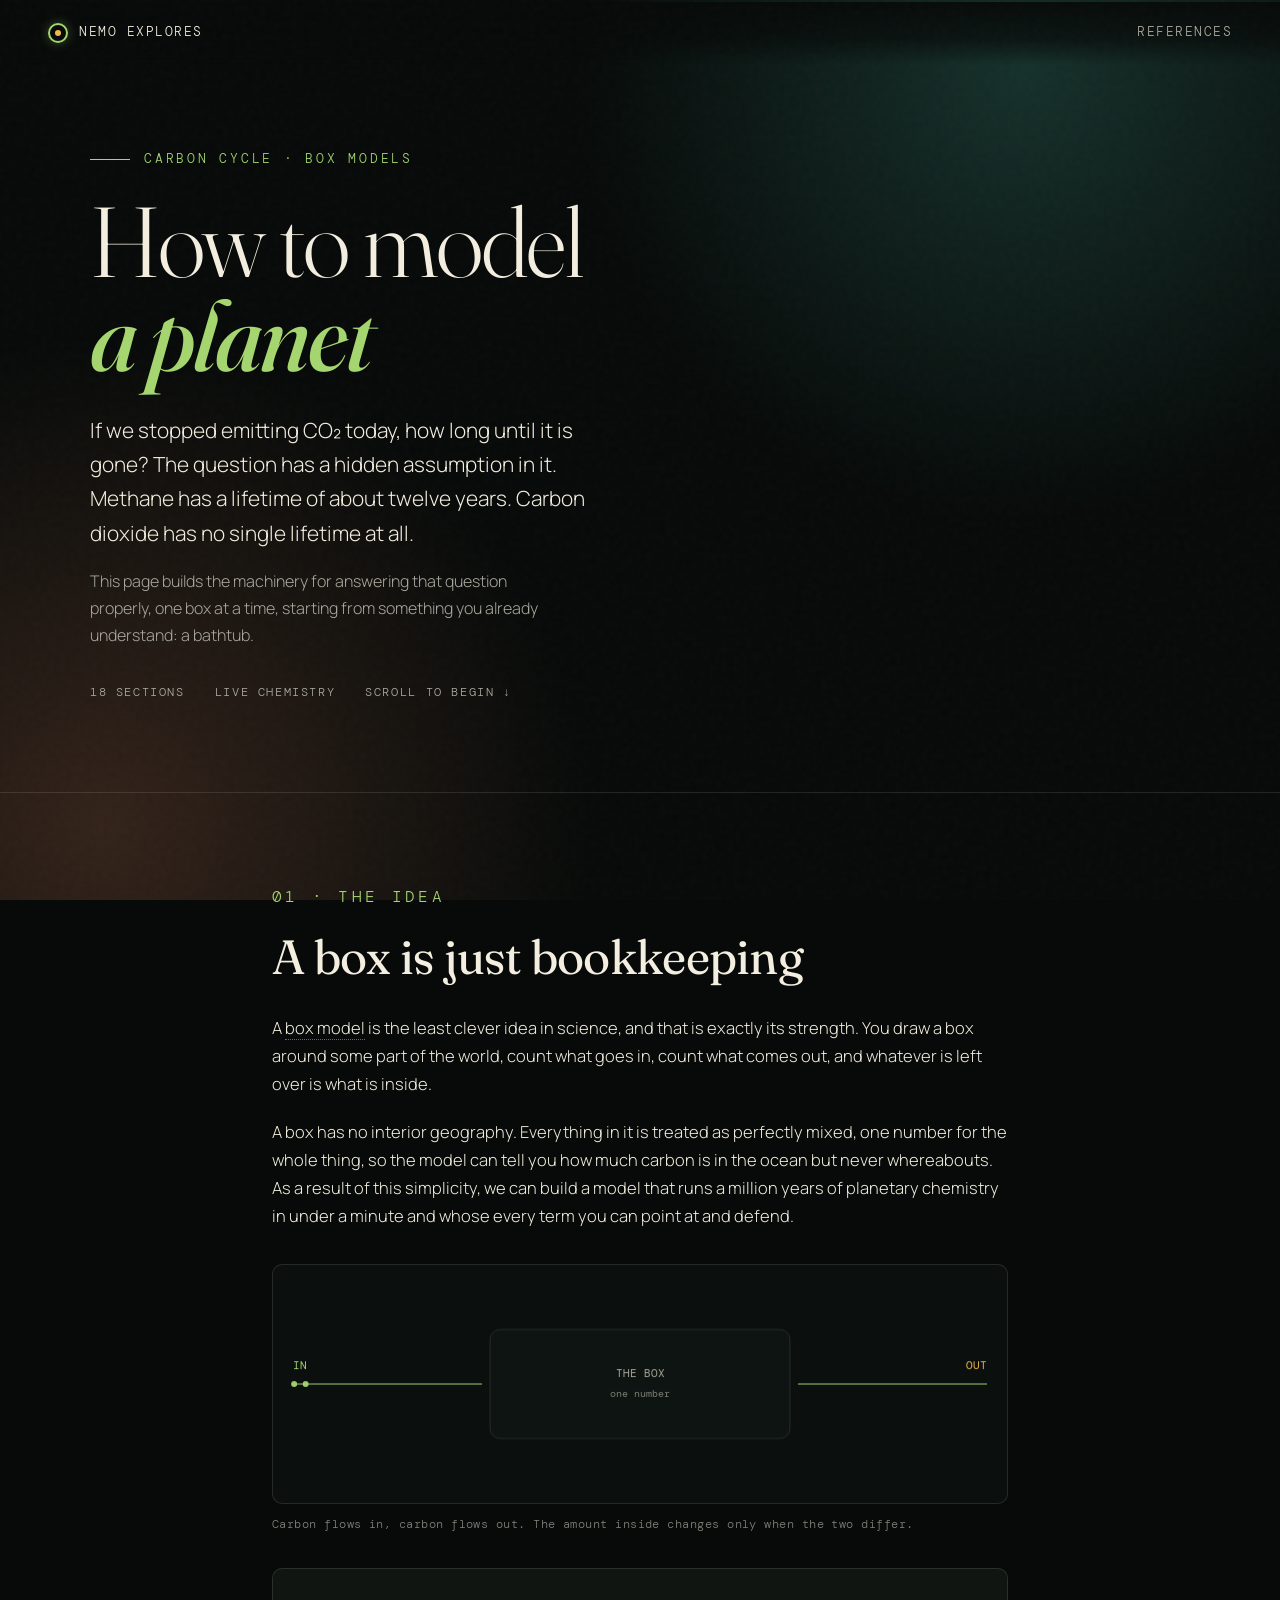
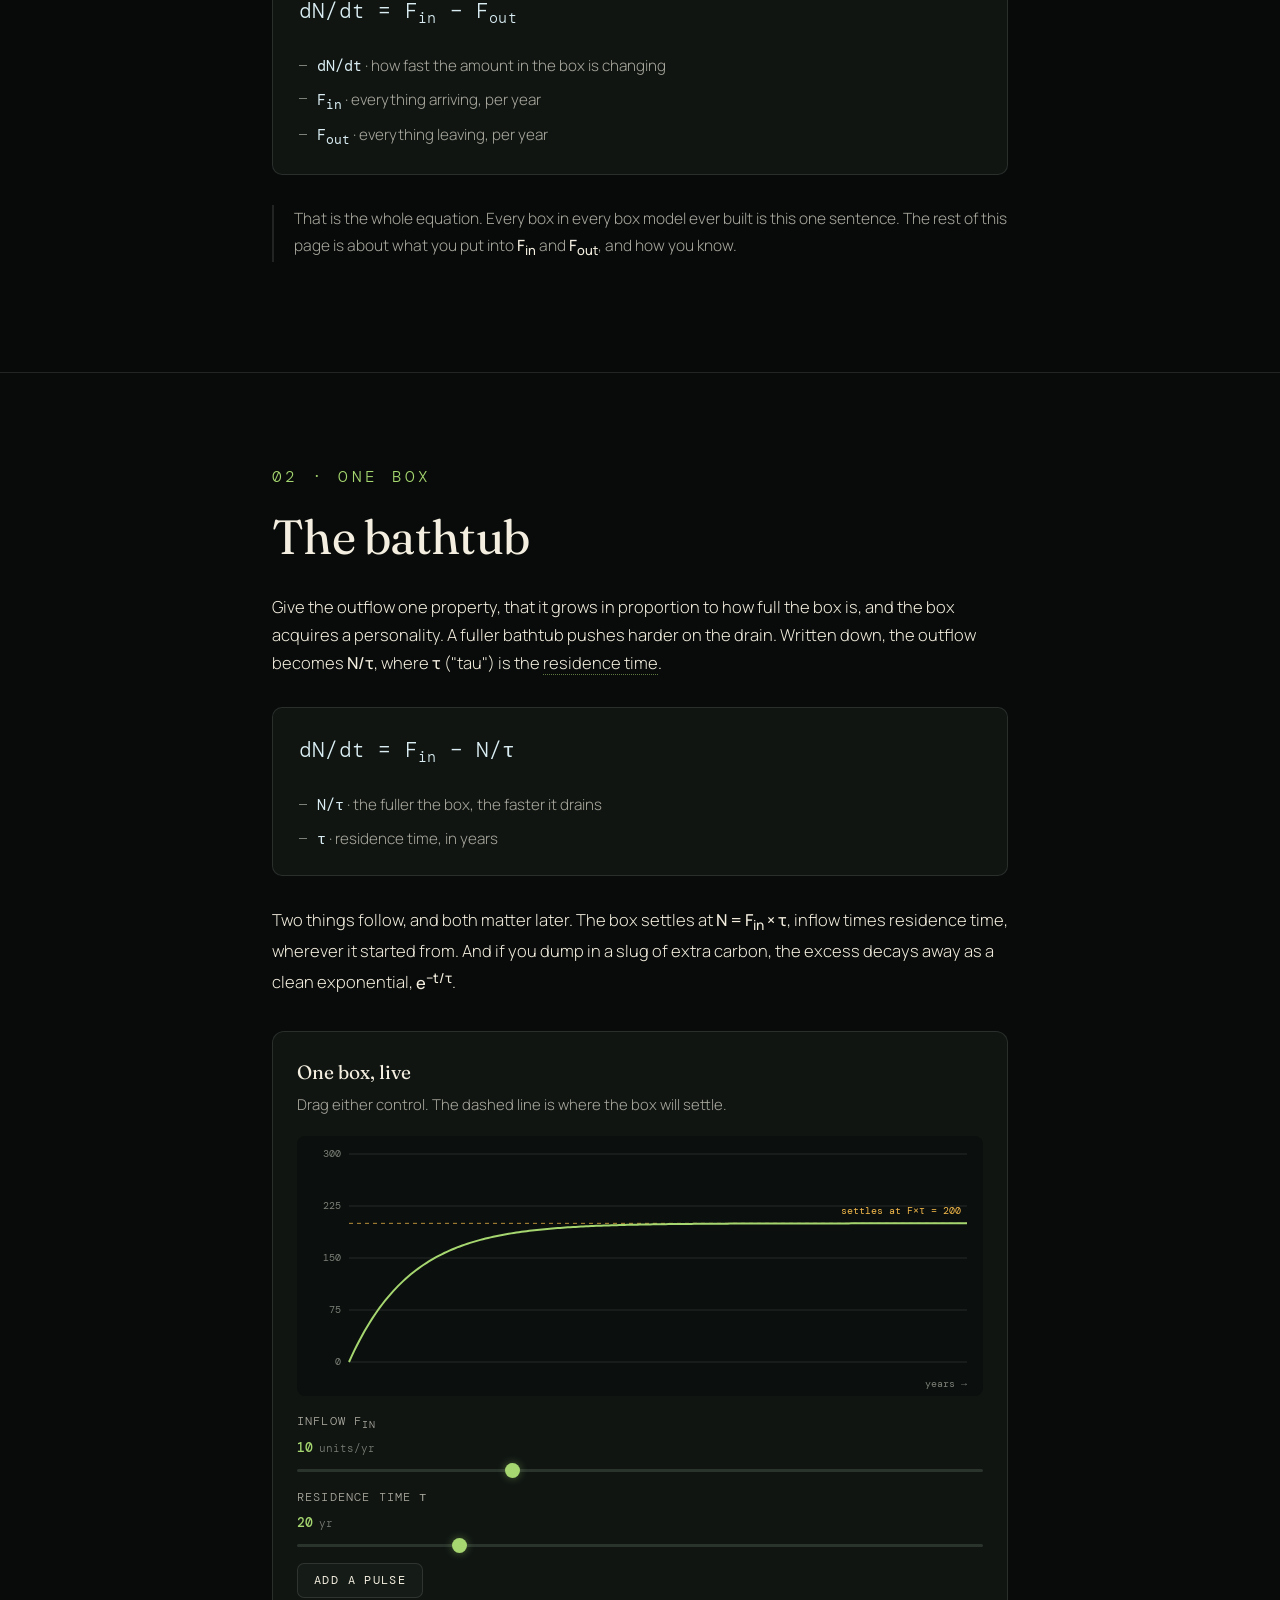
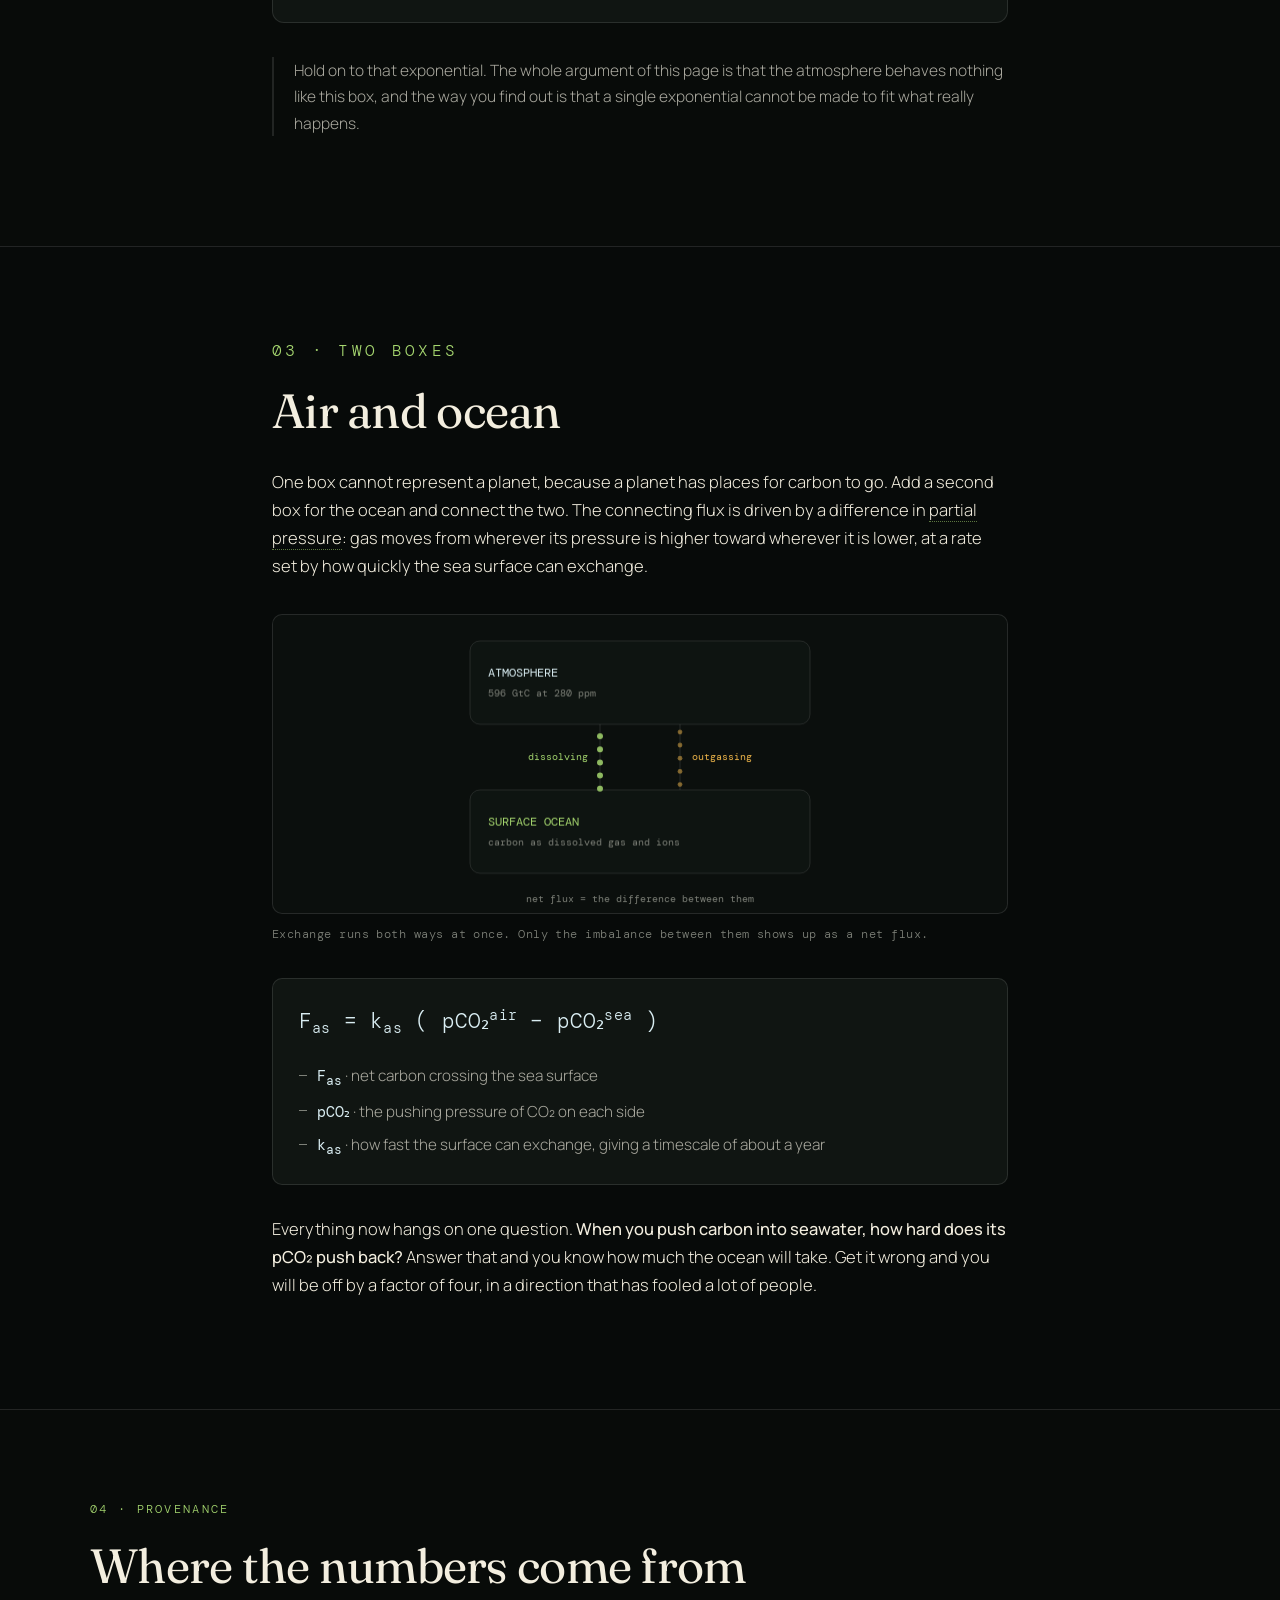
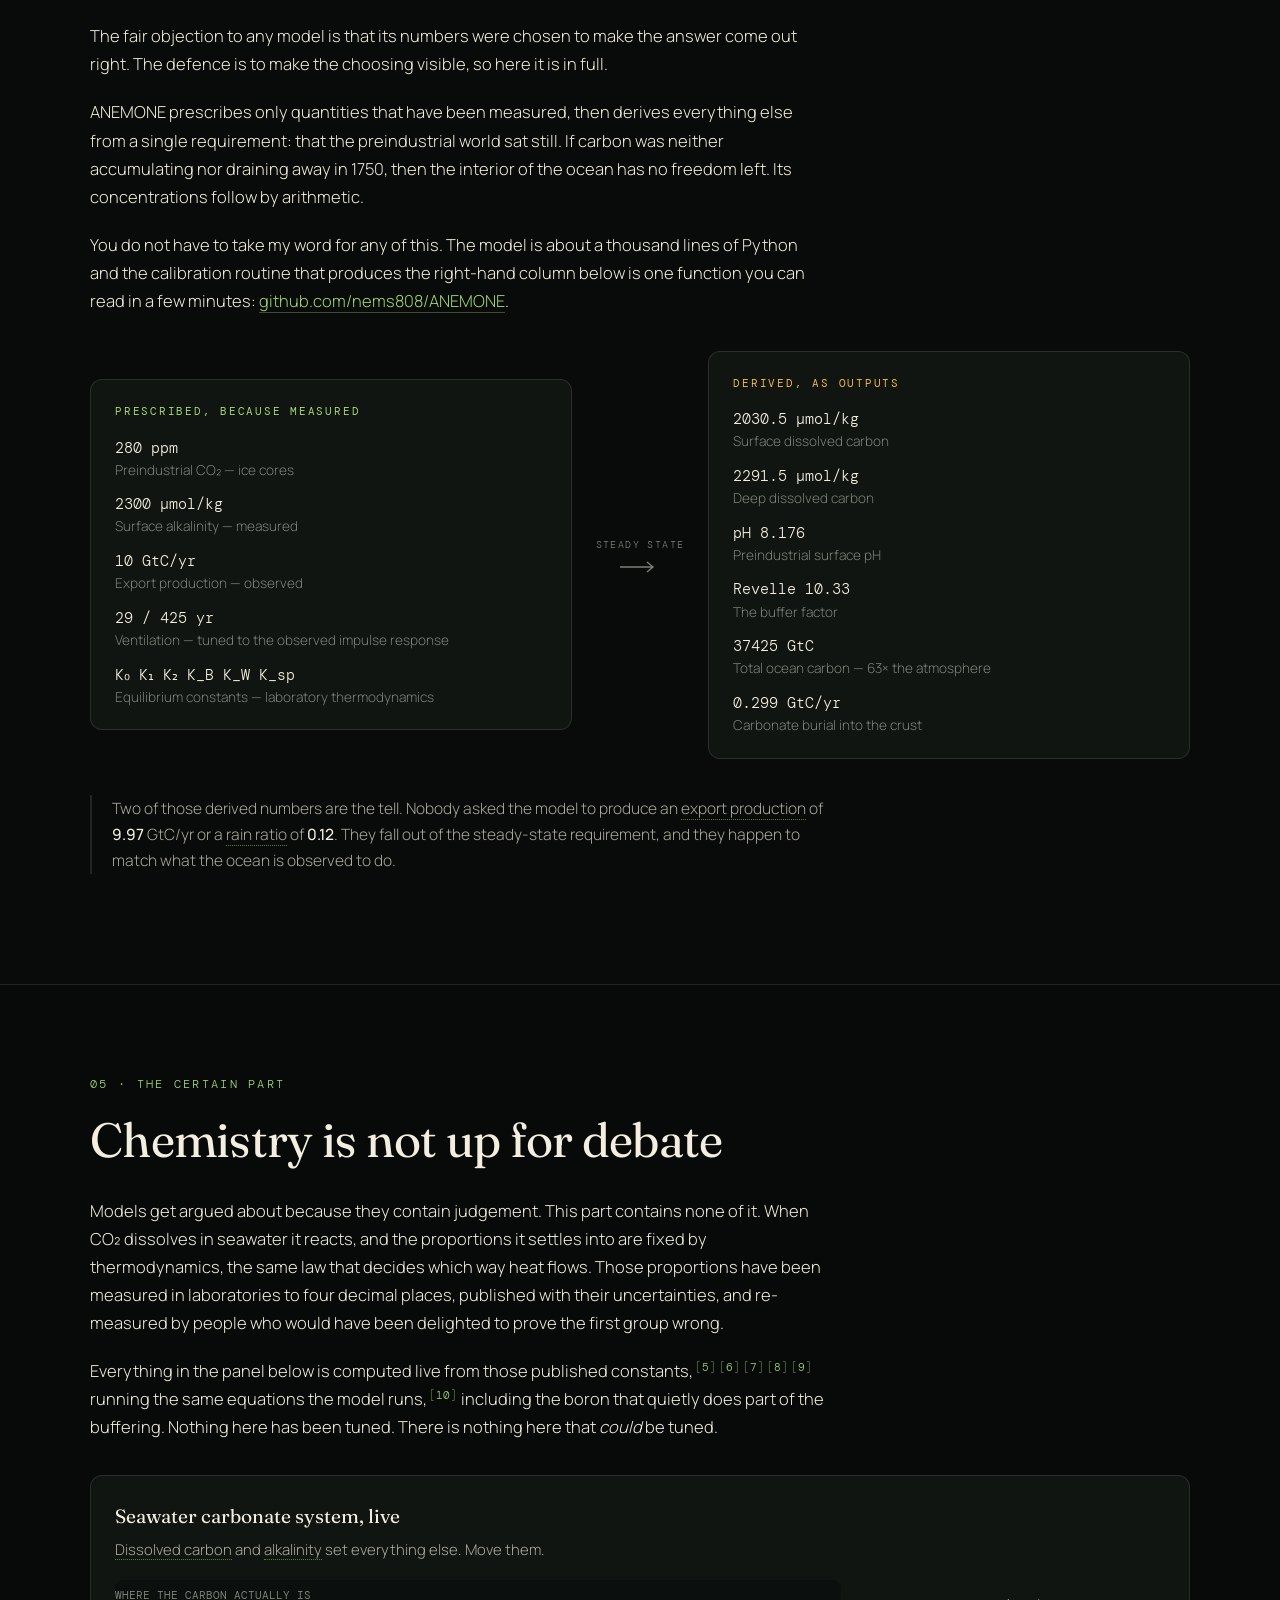
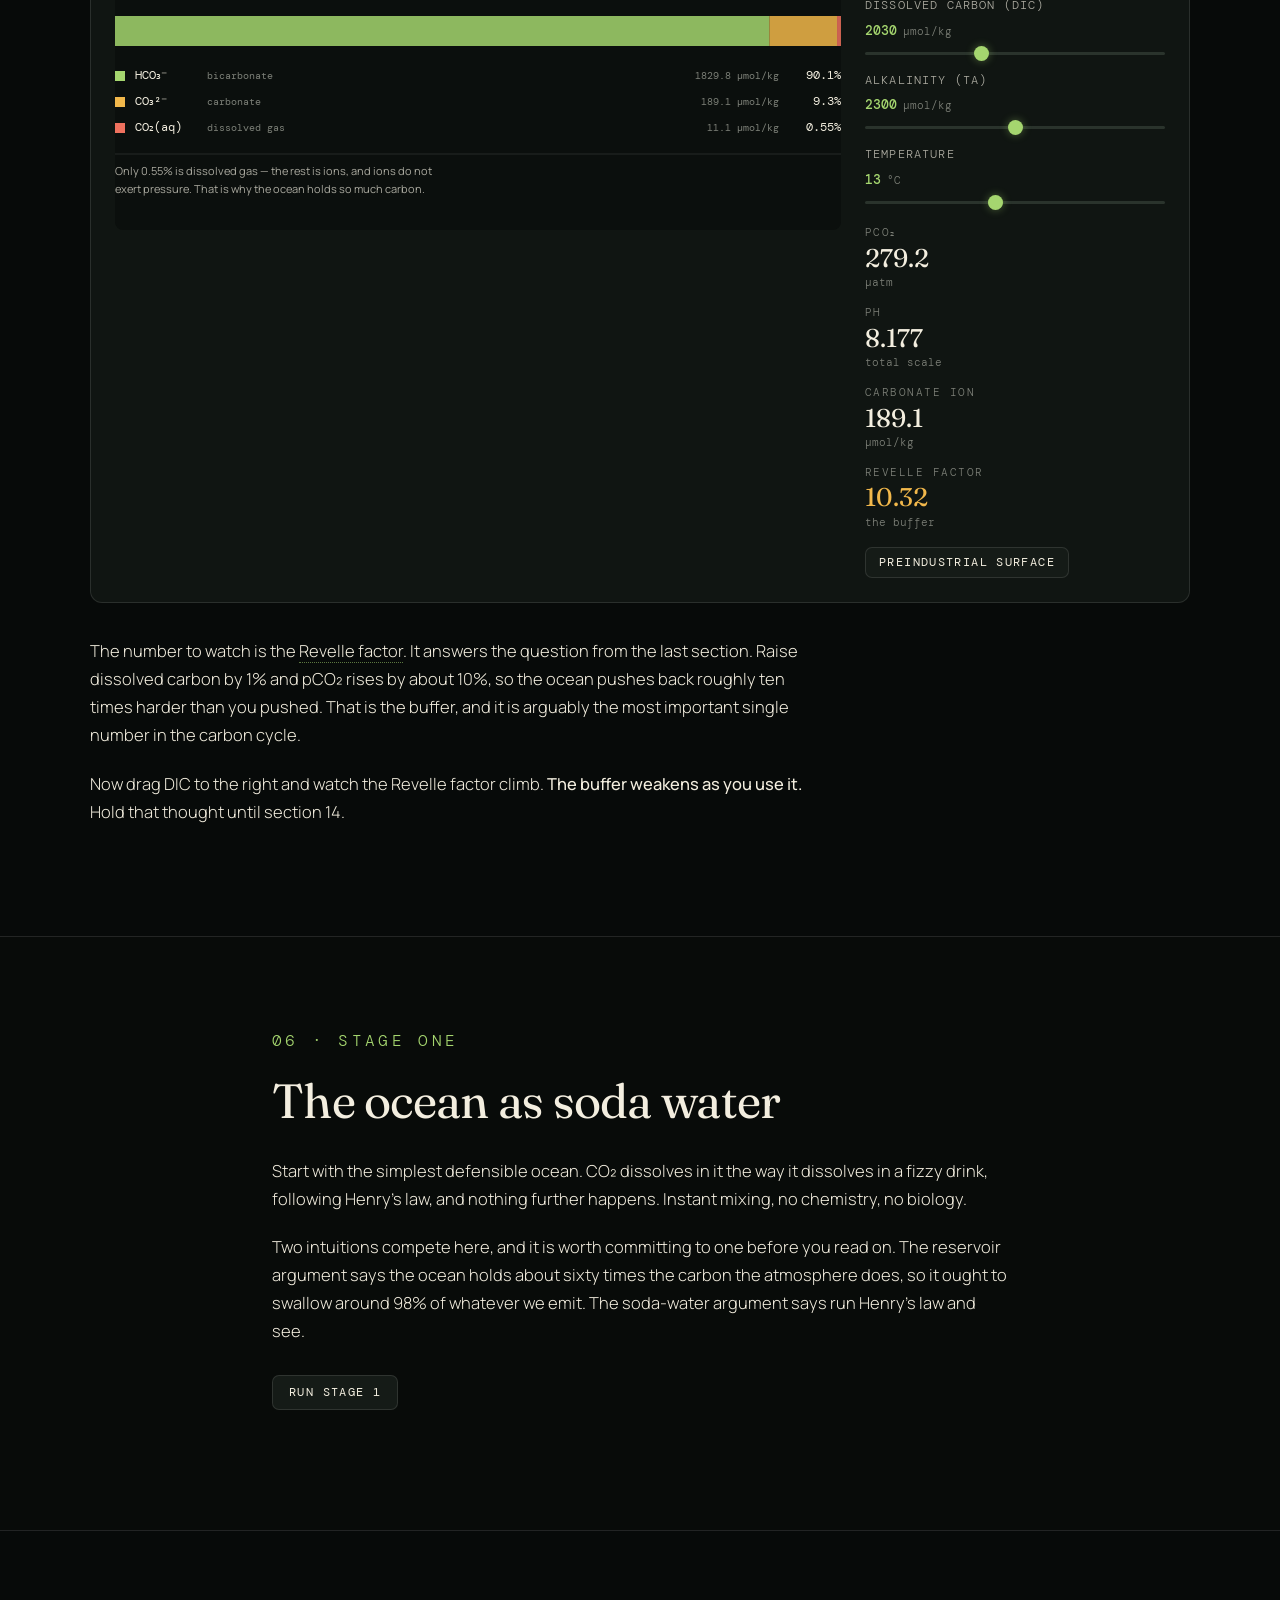
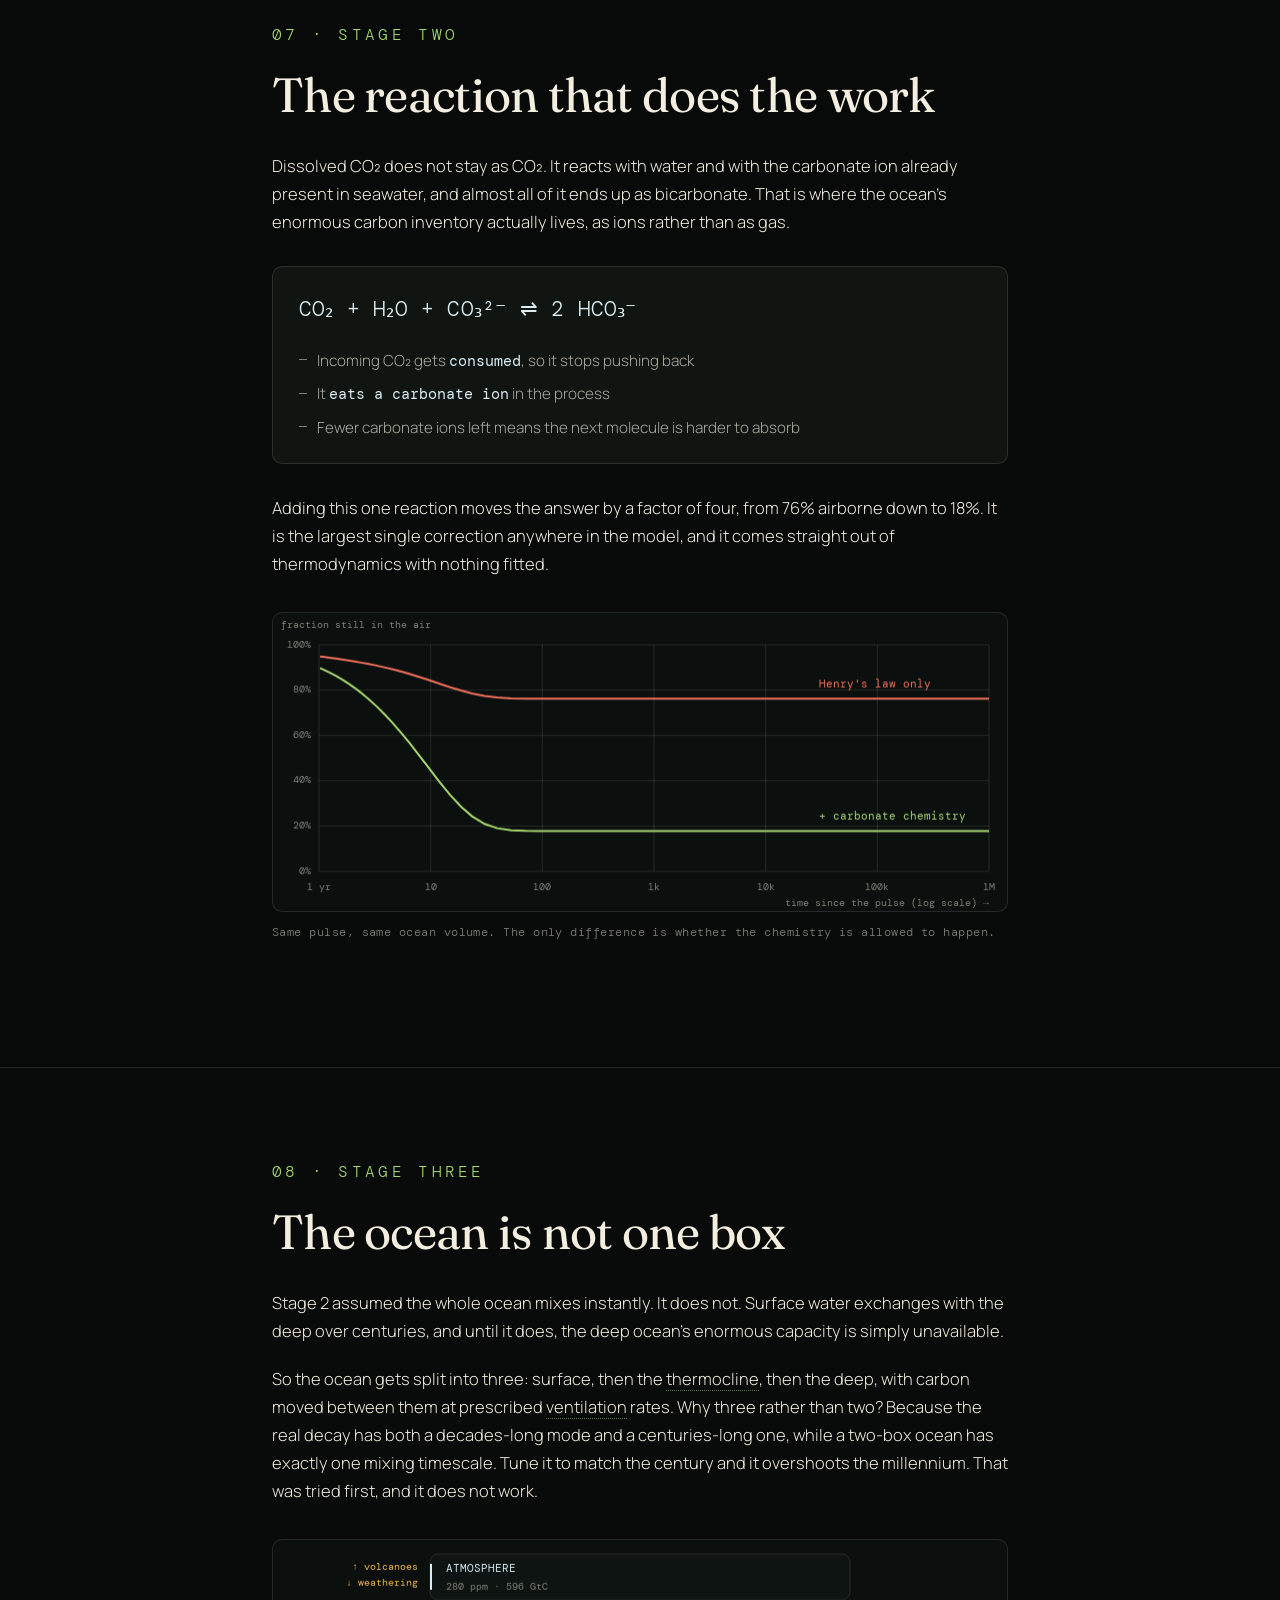
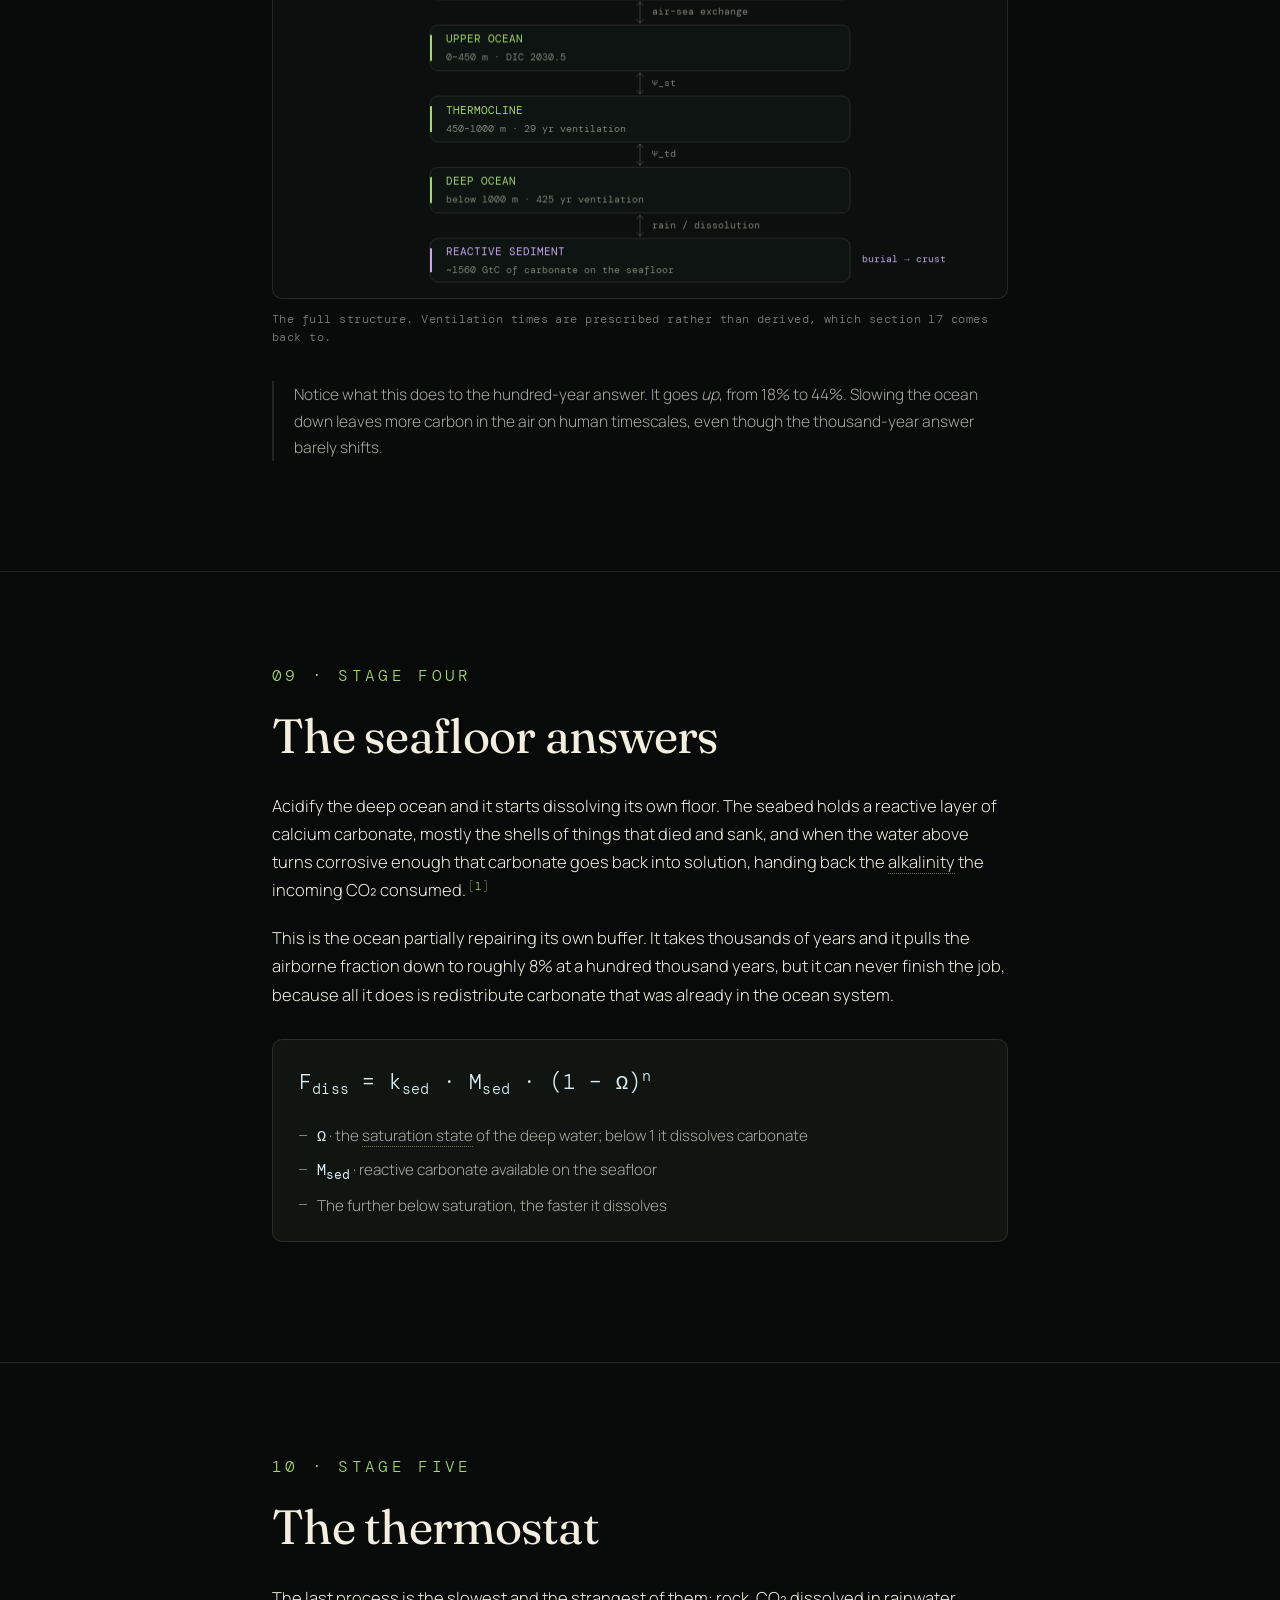
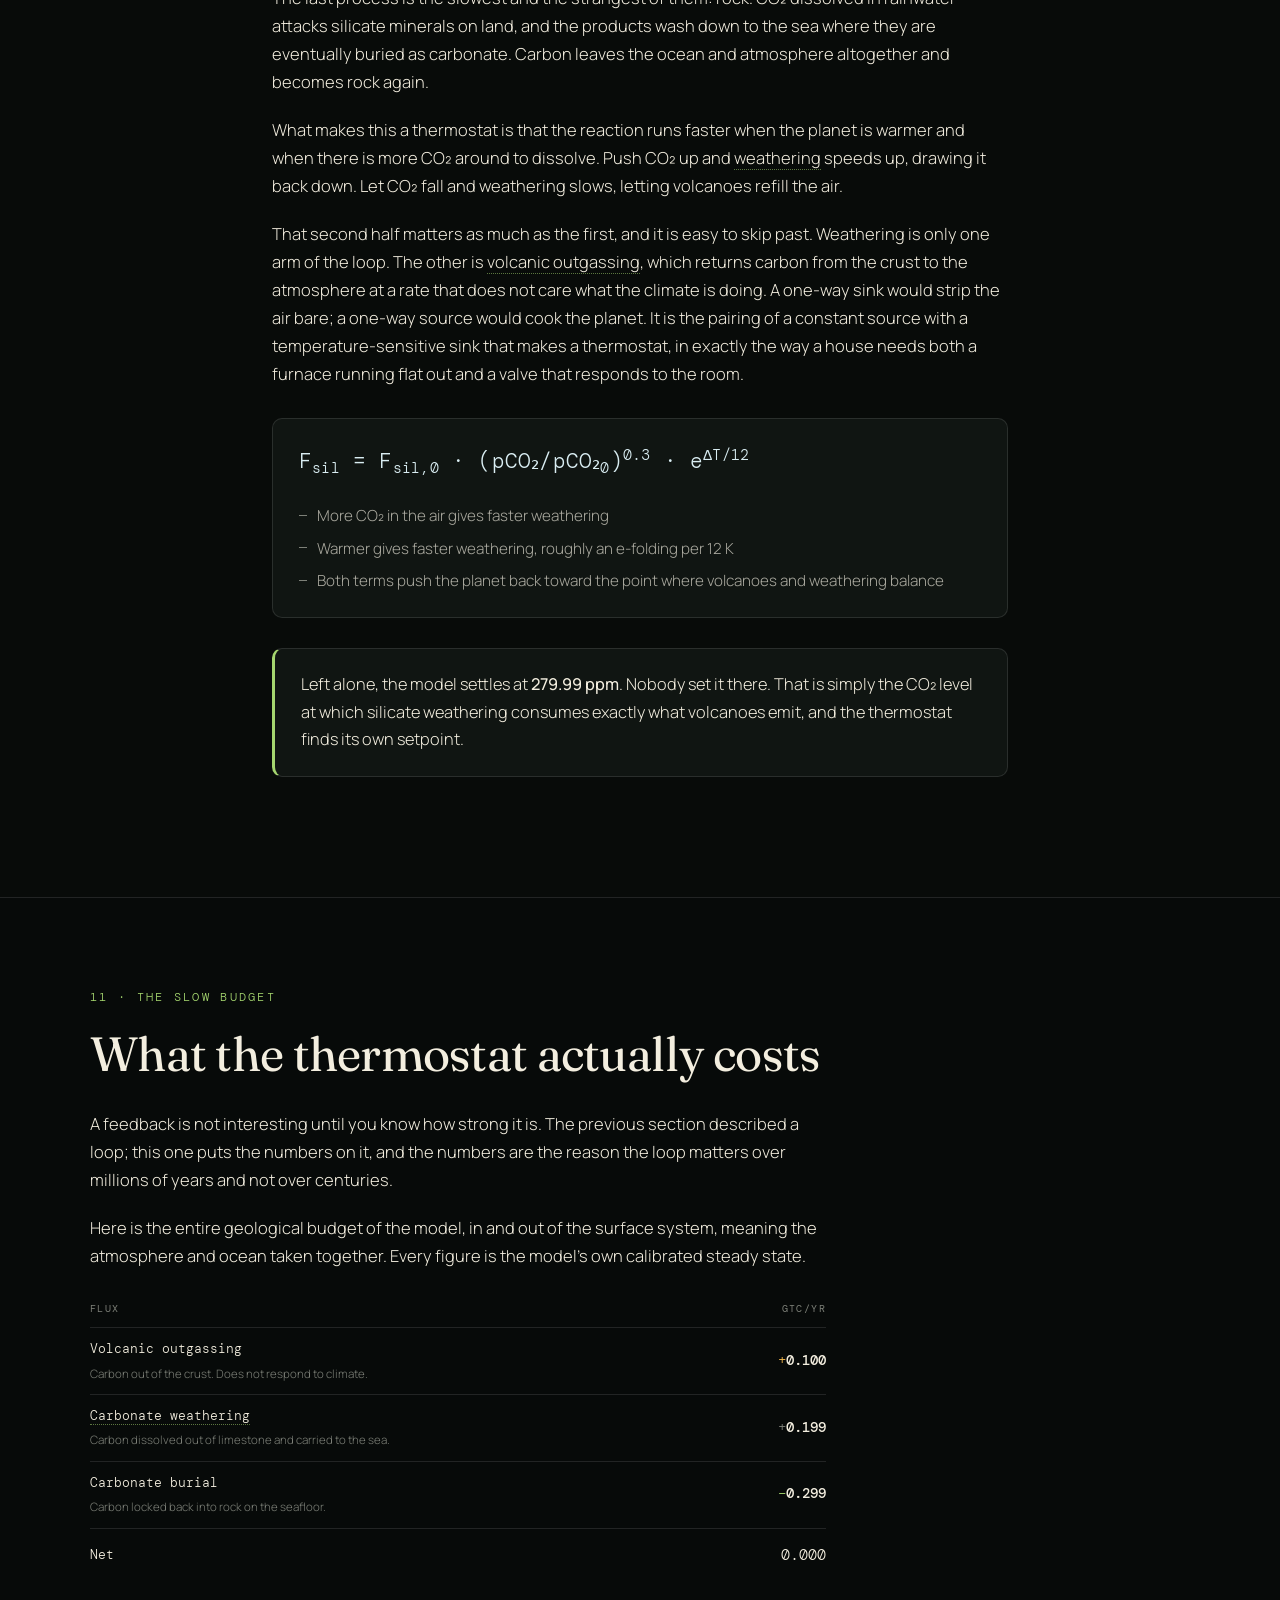
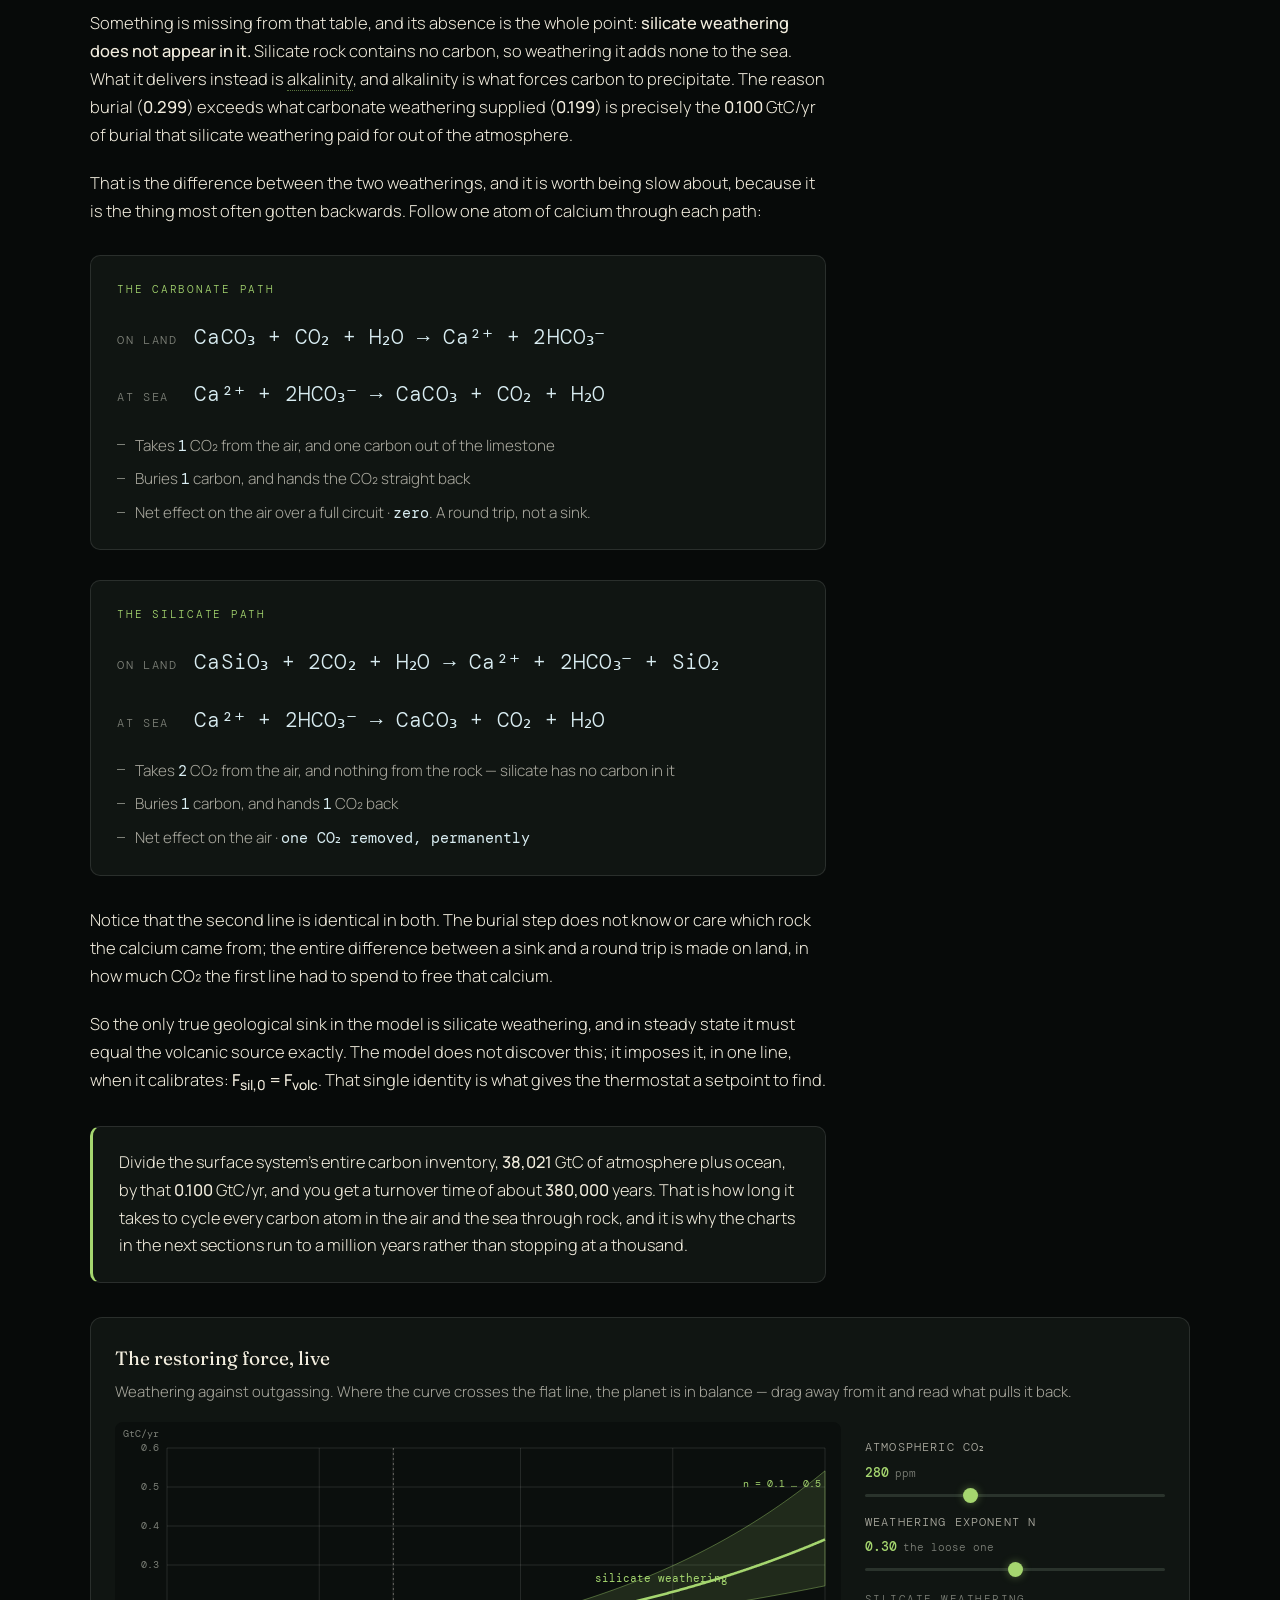
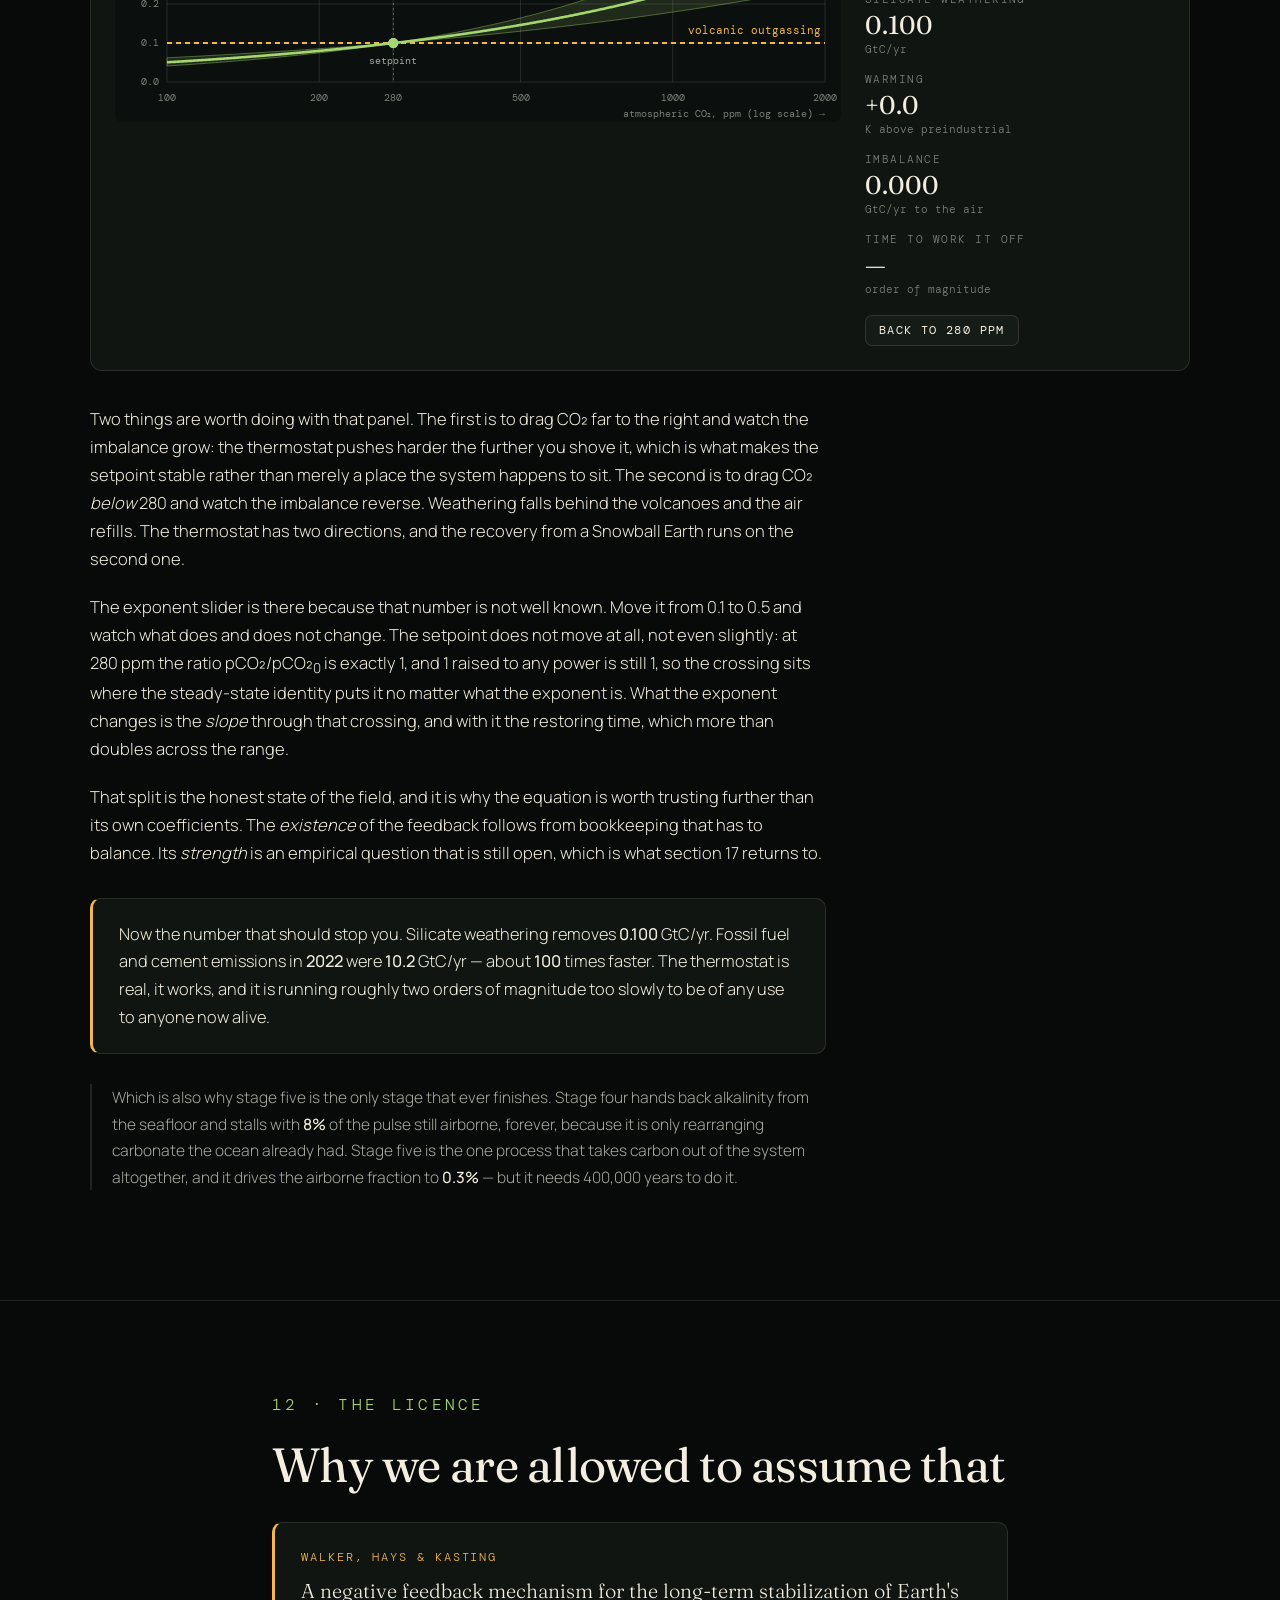
==== commit 5fd5e089: "Update index.html" ====
--- a/anemone/index.html
+++ b/anemone/index.html
@@ -970,7 +970,7 @@
     </div>
     <div class="narrow">
       <p class="callout warn">
-        One thing this result does not mean. CO₂ lingering for millennia does
+        CO₂ lingering for millennia does
         not imply that warming keeps climbing for millennia. If emissions
         stopped, temperature would stay roughly flat rather than continue
         rising, because falling CO₂ roughly cancels the lag from ocean thermal
